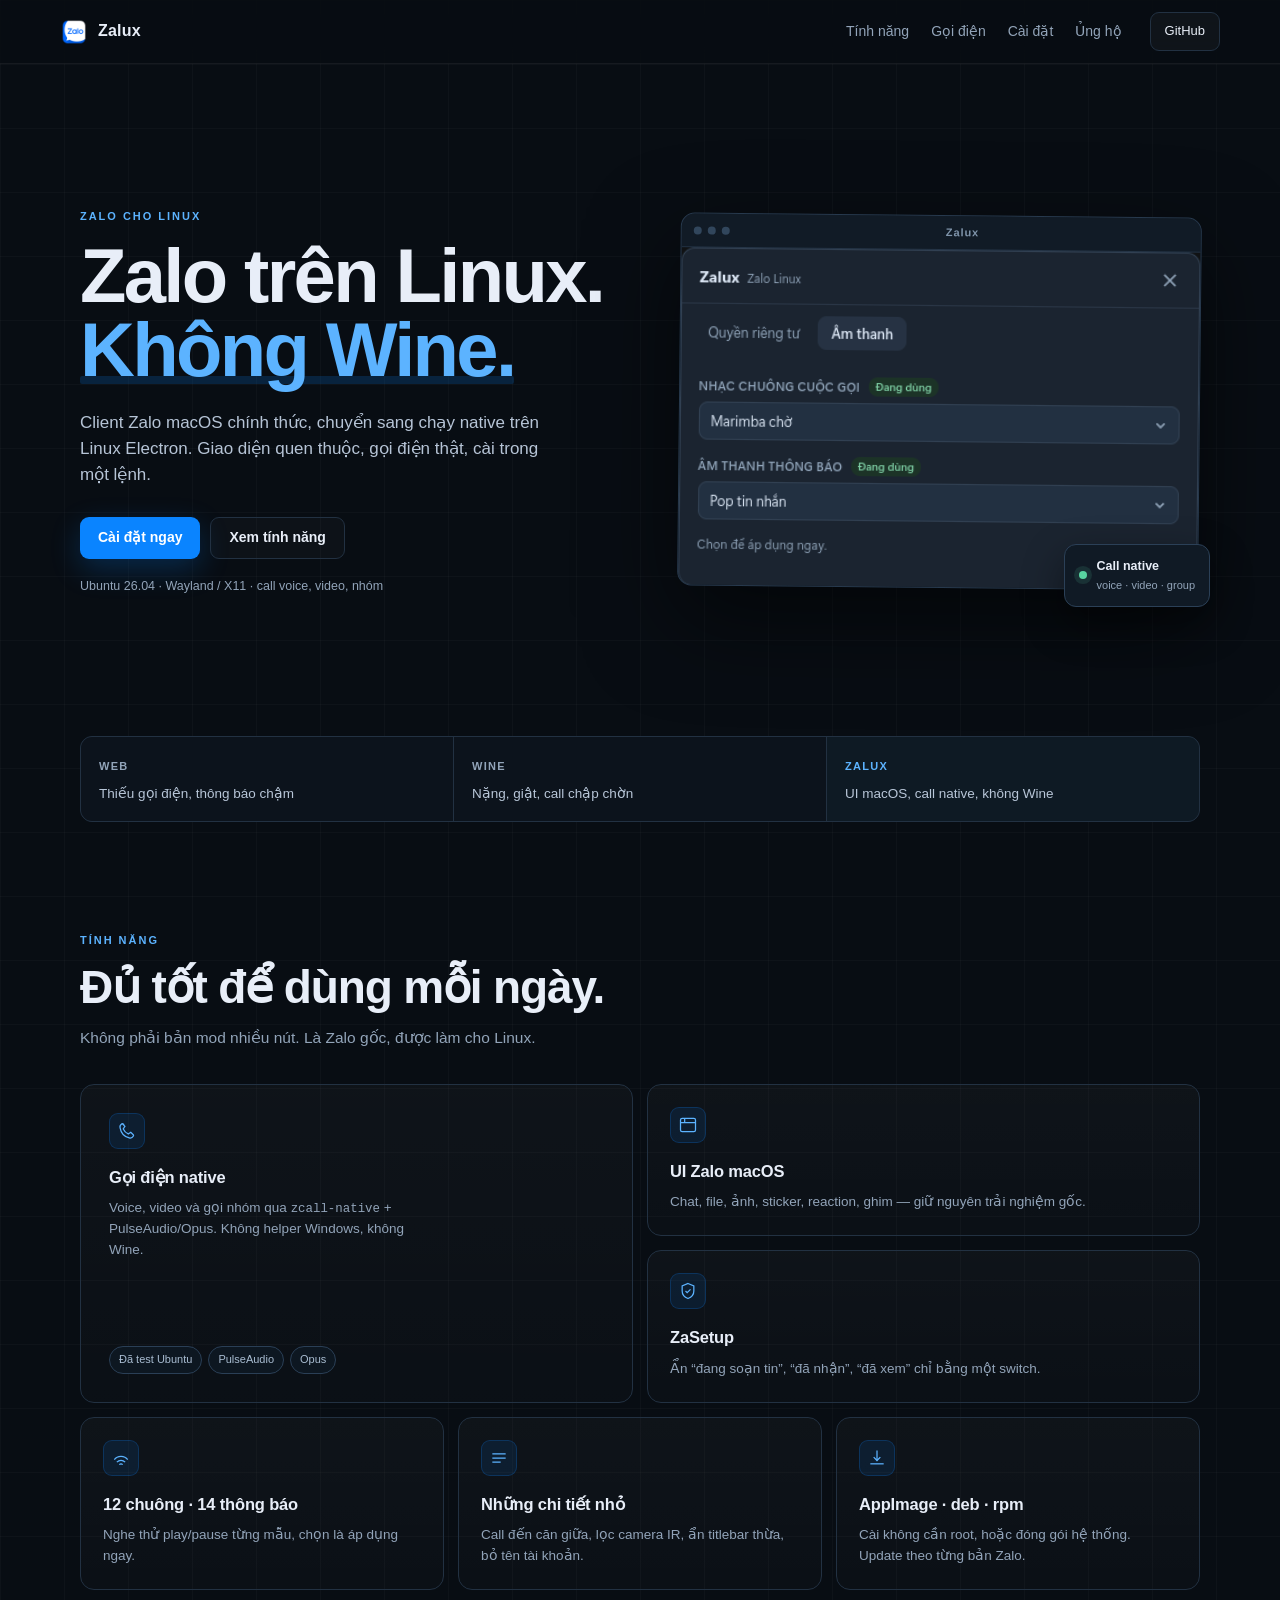
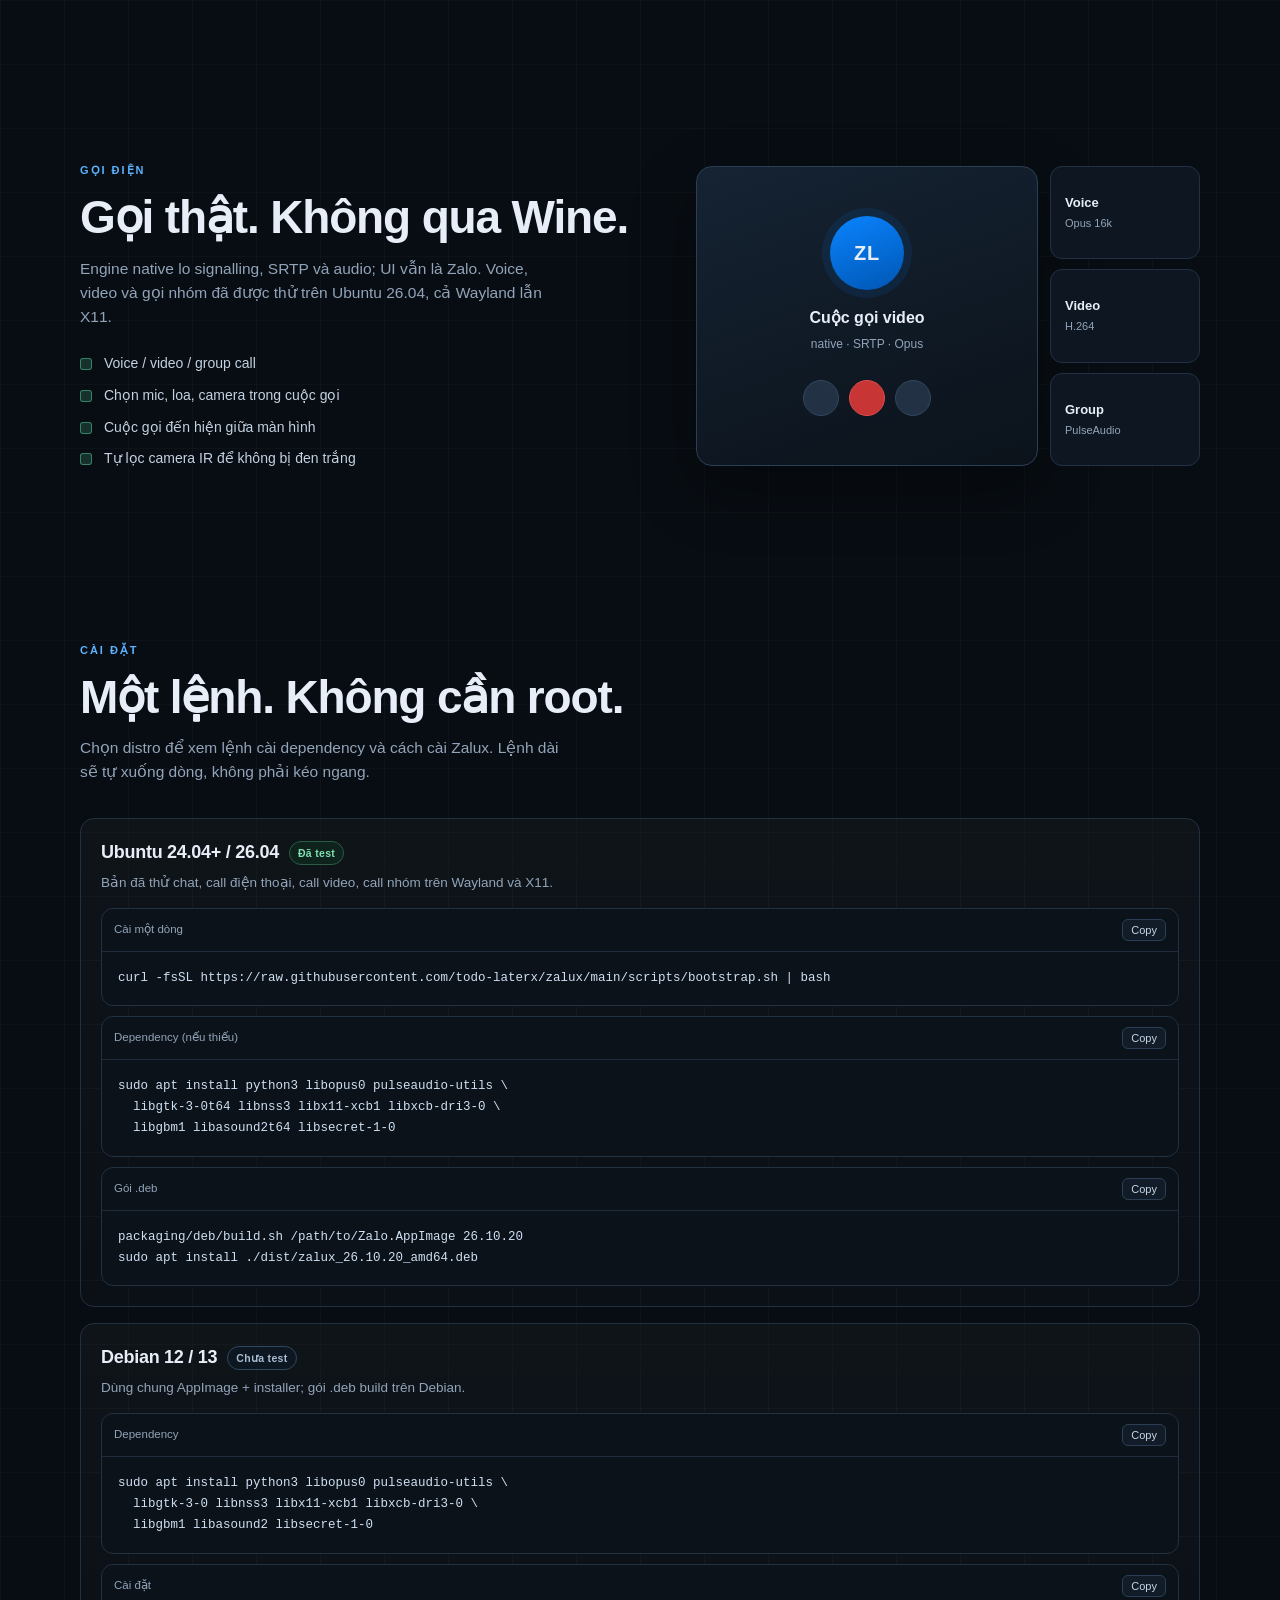
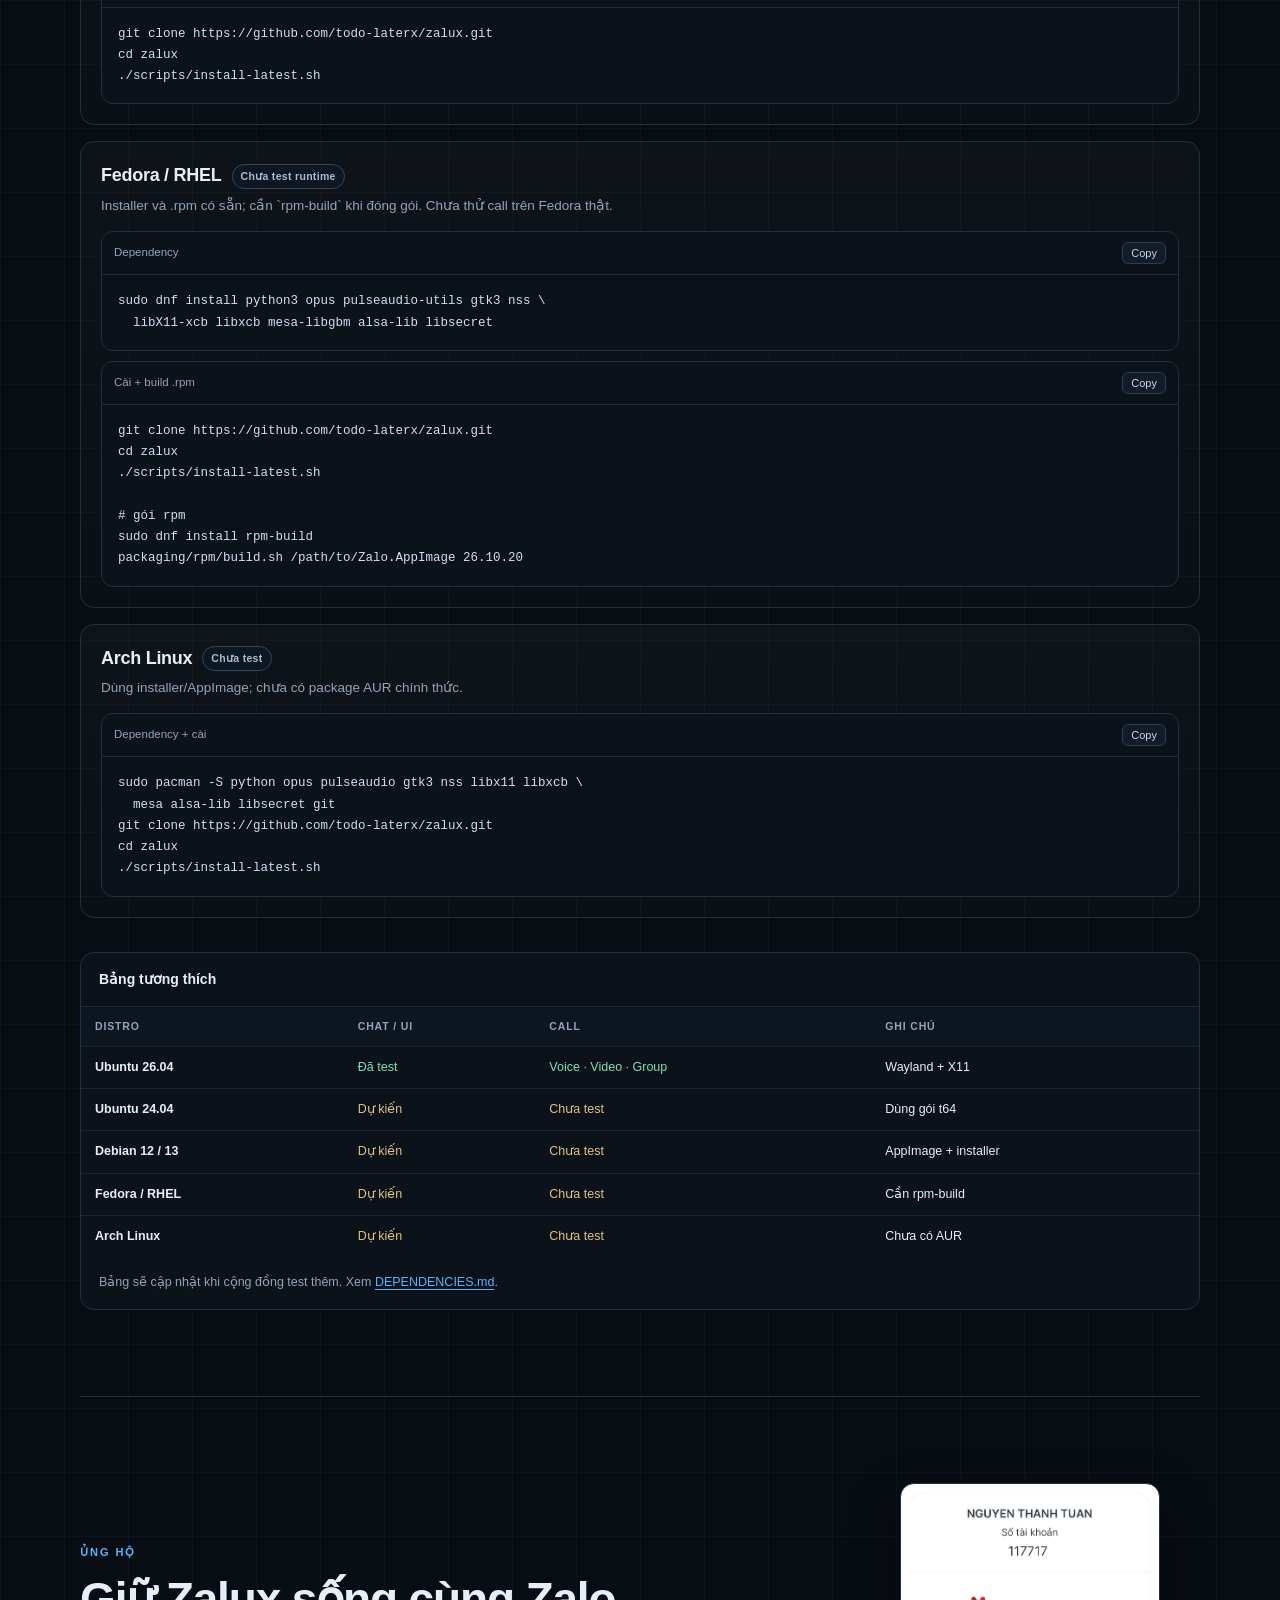
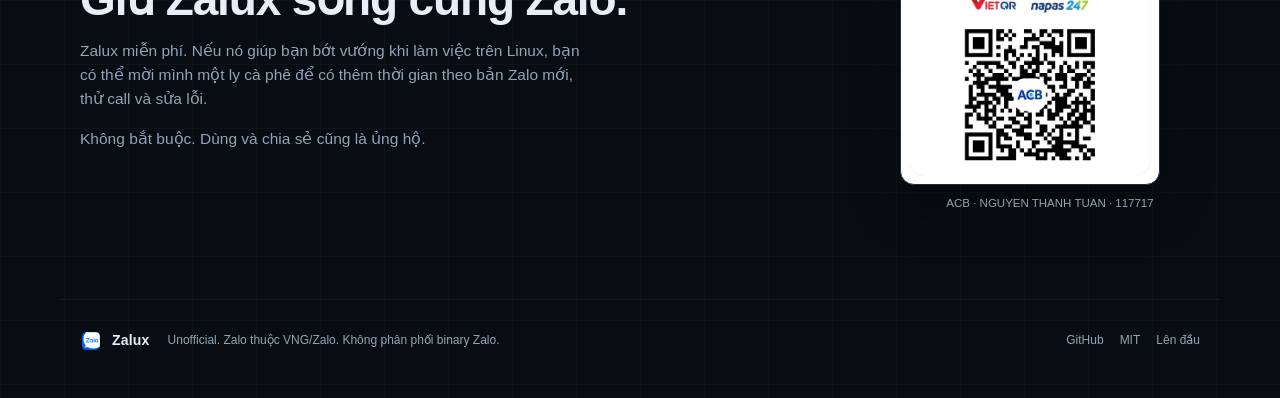
==== site/index.html @ 5c951388 "Website install: per-distro commands, wrapped code, compatibility table" ====
<!doctype html>
<html lang="vi">
<head>
<meta charset="utf-8">
<meta name="viewport" content="width=device-width, initial-scale=1">
<title>Zalux — Zalo trên Linux, không Wine</title>
<meta name="description" content="Zalux mang Zalo macOS chính thức lên Linux: UI gốc, gọi điện native, không Wine. Cài bằng một lệnh.">
<meta property="og:title" content="Zalux — Zalo trên Linux, không Wine">
<meta property="og:description" content="UI Zalo macOS, gọi voice/video native, không Wine. Dành cho người dùng Linux.">
<meta property="og:image" content="assets/setup-sound.png">
<link rel="icon" href="favicon.png">
<link rel="stylesheet" href="style.css">
</head>
<body>
<a class="skip" href="#main">Bỏ qua điều hướng</a>
<header class="nav">
  <a class="brand" href="#top" aria-label="Zalux">
    <img src="assets/zalux.png" alt="" width="28" height="28">
    <span>Zalux</span>
  </a>
  <nav aria-label="Chính">
    <a href="#features">Tính năng</a>
    <a href="#call">Gọi điện</a>
    <a href="#install">Cài đặt</a>
    <a href="#donate">Ủng hộ</a>
  </nav>
  <a class="nav-cta" href="https://github.com/todo-laterx/zalux" target="_blank" rel="noreferrer">GitHub</a>
</header>

<main id="main">
<section class="hero" id="top">
  <div class="hero-copy reveal">
    <p class="eyebrow">Zalo cho Linux</p>
    <h1>Zalo trên Linux.<br><em>Không Wine.</em></h1>
    <p class="lede">Client Zalo macOS chính thức, chuyển sang chạy native trên Linux Electron. Giao diện quen thuộc, gọi điện thật, cài trong một lệnh.</p>
    <div class="actions">
      <a class="btn primary" href="#install">Cài đặt ngay</a>
      <a class="btn ghost" href="#features">Xem tính năng</a>
    </div>
    <p class="meta">Ubuntu 26.04 · Wayland / X11 · call voice, video, nhóm</p>
  </div>
  <div class="hero-art reveal" aria-label="Ảnh giao diện Zalux">
    <div class="window">
      <div class="window-bar"><span></span><span></span><span></span><b>Zalux</b></div>
      <img src="assets/setup-sound.png" alt="ZaSetup trong Zalux: chọn nhạc chuông và âm thông báo" width="924" height="602">
    </div>
    <div class="float-card">
      <span class="dot"></span>
      <div><strong>Call native</strong><small>voice · video · group</small></div>
    </div>
  </div>
</section>

<section class="strip reveal" aria-label="So sánh nhanh">
  <div><span>Web</span><p>Thiếu gọi điện, thông báo chậm</p></div>
  <div><span>Wine</span><p>Nặng, giật, call chập chờn</p></div>
  <div class="good"><span>Zalux</span><p>UI macOS, call native, không Wine</p></div>
</section>

<section class="section" id="features">
  <div class="section-head reveal">
    <p class="eyebrow">Tính năng</p>
    <h2>Đủ tốt để dùng mỗi ngày.</h2>
    <p>Không phải bản mod nhiều nút. Là Zalo gốc, được làm cho Linux.</p>
  </div>
  <div class="bento">
    <article class="card card-call reveal">
      <div class="card-icon"><svg viewBox="0 0 24 24" fill="none" stroke="currentColor" stroke-width="1.5"><path d="M6.5 3.5l3 3-2 3c1.2 2.6 3.4 4.8 6 6l3-2 3 3c.4.4.5 1 .2 1.5-1 1.8-3 2.8-5 2.3C8.5 19 5 15.5 3.7 8.3 3.2 6.3 4.2 4.3 6 3.3c.5-.3 1.1-.2 1.5.2z"/></svg></div>
      <h3>Gọi điện native</h3>
      <p>Voice, video và gọi nhóm qua <code>zcall-native</code> + PulseAudio/Opus. Không helper Windows, không Wine.</p>
      <div class="chips"><span>Đã test Ubuntu</span><span>PulseAudio</span><span>Opus</span></div>
    </article>
    <article class="card reveal">
      <div class="card-icon"><svg viewBox="0 0 24 24" fill="none" stroke="currentColor" stroke-width="1.5"><rect x="3" y="4" width="18" height="16" rx="2"/><path d="M3 9h18M8 4v5"/></svg></div>
      <h3>UI Zalo macOS</h3>
      <p>Chat, file, ảnh, sticker, reaction, ghim — giữ nguyên trải nghiệm gốc.</p>
    </article>
    <article class="card reveal">
      <div class="card-icon"><svg viewBox="0 0 24 24" fill="none" stroke="currentColor" stroke-width="1.5"><path d="M12 3l7 3v6c0 4.5-3 7.5-7 9-4-1.5-7-4.5-7-9V6l7-3z"/><path d="M9 12l2 2 4-4"/></svg></div>
      <h3>ZaSetup</h3>
      <p>Ẩn “đang soạn tin”, “đã nhận”, “đã xem” chỉ bằng một switch.</p>
    </article>
    <article class="card reveal">
      <div class="card-icon"><svg viewBox="0 0 24 24" fill="none" stroke="currentColor" stroke-width="1.5"><path d="M4 14c2-3 4-4 8-4s6 1 8 4"/><path d="M7 17c1.5-1.6 3-2.3 5-2.3s3.5.7 5 2.3"/><path d="M10 20c.7-.8 1.3-1.1 2-1.1s1.3.3 2 1.1"/></svg></div>
      <h3>12 chuông · 14 thông báo</h3>
      <p>Nghe thử play/pause từng mẫu, chọn là áp dụng ngay.</p>
    </article>
    <article class="card reveal">
      <div class="card-icon"><svg viewBox="0 0 24 24" fill="none" stroke="currentColor" stroke-width="1.5"><path d="M4 7h16M4 12h16M4 17h10"/></svg></div>
      <h3>Những chi tiết nhỏ</h3>
      <p>Call đến căn giữa, lọc camera IR, ẩn titlebar thừa, bỏ tên tài khoản.</p>
    </article>
    <article class="card reveal">
      <div class="card-icon"><svg viewBox="0 0 24 24" fill="none" stroke="currentColor" stroke-width="1.5"><path d="M12 3v12"/><path d="M8 11l4 4 4-4"/><path d="M4 19h16"/></svg></div>
      <h3>AppImage · deb · rpm</h3>
      <p>Cài không cần root, hoặc đóng gói hệ thống. Update theo từng bản Zalo.</p>
    </article>
  </div>
</section>

<section class="section call-section" id="call">
  <div class="call-copy reveal">
    <p class="eyebrow">Gọi điện</p>
    <h2>Gọi thật. Không qua Wine.</h2>
    <p>Engine native lo signalling, SRTP và audio; UI vẫn là Zalo. Voice, video và gọi nhóm đã được thử trên Ubuntu 26.04, cả Wayland lẫn X11.</p>
    <ul class="ticks">
      <li>Voice / video / group call</li>
      <li>Chọn mic, loa, camera trong cuộc gọi</li>
      <li>Cuộc gọi đến hiện giữa màn hình</li>
      <li>Tự lọc camera IR để không bị đen trắng</li>
    </ul>
  </div>
  <div class="call-art reveal" aria-label="Minh hoạ gọi điện">
    <div class="call-tile">
      <div class="avatar">ZL</div>
      <div class="call-name">Cuộc gọi video</div>
      <div class="call-sub">native · SRTP · Opus</div>
      <div class="call-actions"><span></span><span></span><span></span></div>
    </div>
    <div class="call-side">
      <div><b>Voice</b><small>Opus 16k</small></div>
      <div><b>Video</b><small>H.264</small></div>
      <div><b>Group</b><small>PulseAudio</small></div>
    </div>
  </div>
</section>

<section class="section install" id="install">
  <div class="section-head reveal">
    <p class="eyebrow">Cài đặt</p>
    <h2>Một lệnh. Không cần root.</h2>
    <p>Chọn distro để xem lệnh cài dependency và cách cài Zalux. Lệnh dài sẽ tự xuống dòng, không phải kéo ngang.</p>
  </div>

  <div class="install-grid">
    <article class="distro reveal">
      <div class="distro-head"><h3>Ubuntu 24.04+ / 26.04</h3><span class="badge tested">Đã test</span></div>
      <p>Bản đã thử chat, call điện thoại, call video, call nhóm trên Wayland và X11.</p>
      <div class="code-card">
        <div class="code-head"><span>Cài một dòng</span><button class="copy" data-copy="curl -fsSL https://raw.githubusercontent.com/todo-laterx/zalux/main/scripts/bootstrap.sh | bash">Copy</button></div>
        <pre><code>curl -fsSL https://raw.githubusercontent.com/todo-laterx/zalux/main/scripts/bootstrap.sh | bash</code></pre>
      </div>
      <div class="code-card">
        <div class="code-head"><span>Dependency (nếu thiếu)</span><button class="copy" data-copy="sudo apt install python3 libopus0 pulseaudio-utils libgtk-3-0t64 libnss3 libx11-xcb1 libxcb-dri3-0 libgbm1 libasound2t64 libsecret-1-0">Copy</button></div>
        <pre><code>sudo apt install python3 libopus0 pulseaudio-utils \
  libgtk-3-0t64 libnss3 libx11-xcb1 libxcb-dri3-0 \
  libgbm1 libasound2t64 libsecret-1-0</code></pre>
      </div>
      <div class="code-card">
        <div class="code-head"><span>Gói .deb</span><button class="copy" data-copy="packaging/deb/build.sh /path/to/Zalo.AppImage 26.10.20
sudo apt install ./dist/zalux_26.10.20_amd64.deb">Copy</button></div>
        <pre><code>packaging/deb/build.sh /path/to/Zalo.AppImage 26.10.20
sudo apt install ./dist/zalux_26.10.20_amd64.deb</code></pre>
      </div>
    </article>

    <article class="distro reveal">
      <div class="distro-head"><h3>Debian 12 / 13</h3><span class="badge">Chưa test</span></div>
      <p>Dùng chung AppImage + installer; gói .deb build trên Debian.</p>
      <div class="code-card">
        <div class="code-head"><span>Dependency</span><button class="copy" data-copy="sudo apt install python3 libopus0 pulseaudio-utils libgtk-3-0 libnss3 libx11-xcb1 libxcb-dri3-0 libgbm1 libasound2 libsecret-1-0">Copy</button></div>
        <pre><code>sudo apt install python3 libopus0 pulseaudio-utils \
  libgtk-3-0 libnss3 libx11-xcb1 libxcb-dri3-0 \
  libgbm1 libasound2 libsecret-1-0</code></pre>
      </div>
      <div class="code-card">
        <div class="code-head"><span>Cài đặt</span><button class="copy" data-copy="git clone https://github.com/todo-laterx/zalux.git
cd zalux
./scripts/install-latest.sh">Copy</button></div>
        <pre><code>git clone https://github.com/todo-laterx/zalux.git
cd zalux
./scripts/install-latest.sh</code></pre>
      </div>
    </article>

    <article class="distro reveal">
      <div class="distro-head"><h3>Fedora / RHEL</h3><span class="badge">Chưa test runtime</span></div>
      <p>Installer và .rpm có sẵn; cần `rpm-build` khi đóng gói. Chưa thử call trên Fedora thật.</p>
      <div class="code-card">
        <div class="code-head"><span>Dependency</span><button class="copy" data-copy="sudo dnf install python3 opus pulseaudio-utils gtk3 nss libX11-xcb libxcb mesa-libgbm alsa-lib libsecret">Copy</button></div>
        <pre><code>sudo dnf install python3 opus pulseaudio-utils gtk3 nss \
  libX11-xcb libxcb mesa-libgbm alsa-lib libsecret</code></pre>
      </div>
      <div class="code-card">
        <div class="code-head"><span>Cài + build .rpm</span><button class="copy" data-copy="git clone https://github.com/todo-laterx/zalux.git
cd zalux
./scripts/install-latest.sh
# hoặc: sudo dnf install rpm-build && packaging/rpm/build.sh /path/to/Zalo.AppImage 26.10.20">Copy</button></div>
        <pre><code>git clone https://github.com/todo-laterx/zalux.git
cd zalux
./scripts/install-latest.sh

# gói rpm
sudo dnf install rpm-build
packaging/rpm/build.sh /path/to/Zalo.AppImage 26.10.20</code></pre>
      </div>
    </article>

    <article class="distro reveal">
      <div class="distro-head"><h3>Arch Linux</h3><span class="badge">Chưa test</span></div>
      <p>Dùng installer/AppImage; chưa có package AUR chính thức.</p>
      <div class="code-card">
        <div class="code-head"><span>Dependency + cài</span><button class="copy" data-copy="sudo pacman -S python opus pulseaudio gtk3 nss libx11 libxcb mesa alsa-lib libsecret git
git clone https://github.com/todo-laterx/zalux.git
cd zalux
./scripts/install-latest.sh">Copy</button></div>
        <pre><code>sudo pacman -S python opus pulseaudio gtk3 nss libx11 libxcb \
  mesa alsa-lib libsecret git
git clone https://github.com/todo-laterx/zalux.git
cd zalux
./scripts/install-latest.sh</code></pre>
      </div>
    </article>
  </div>

  <div class="compat reveal">
    <h3>Bảng tương thích</h3>
    <table>
      <thead><tr><th>Distro</th><th>Chat / UI</th><th>Call</th><th>Ghi chú</th></tr></thead>
      <tbody>
        <tr><td>Ubuntu 26.04</td><td class="ok">Đã test</td><td class="ok">Voice · Video · Group</td><td>Wayland + X11</td></tr>
        <tr><td>Ubuntu 24.04</td><td class="warn">Dự kiến</td><td class="warn">Chưa test</td><td>Dùng gói t64</td></tr>
        <tr><td>Debian 12 / 13</td><td class="warn">Dự kiến</td><td class="warn">Chưa test</td><td>AppImage + installer</td></tr>
        <tr><td>Fedora / RHEL</td><td class="warn">Dự kiến</td><td class="warn">Chưa test</td><td>Cần rpm-build</td></tr>
        <tr><td>Arch Linux</td><td class="warn">Dự kiến</td><td class="warn">Chưa test</td><td>Chưa có AUR</td></tr>
      </tbody>
    </table>
    <p class="fine">Bảng sẽ cập nhật khi cộng đồng test thêm. Xem <a href="https://github.com/todo-laterx/zalux/blob/main/docs/DEPENDENCIES.md">DEPENDENCIES.md</a>.</p>
  </div>
</section>

<section class="section donate" id="donate">
  <div class="donate-copy reveal">
    <p class="eyebrow">Ủng hộ</p>
    <h2>Giữ Zalux sống cùng Zalo.</h2>
    <p>Zalux miễn phí. Nếu nó giúp bạn bớt vướng khi làm việc trên Linux, bạn có thể mời mình một ly cà phê để có thêm thời gian theo bản Zalo mới, thử call và sửa lỗi.</p>
    <p class="fine">Không bắt buộc. Dùng và chia sẻ cũng là ủng hộ.</p>
  </div>
  <figure class="qr reveal">
    <img src="assets/donate.jpg" alt="QR ủng hộ Zalux" width="260" height="302">
    <figcaption>ACB · NGUYEN THANH TUAN · 117717</figcaption>
  </figure>
</section>
</main>

<footer>
  <div class="brand"><img src="assets/zalux.png" alt="" width="22" height="22"><span>Zalux</span></div>
  <p>Unofficial. Zalo thuộc VNG/Zalo. Không phân phối binary Zalo.</p>
  <div class="foot-links">
    <a href="https://github.com/todo-laterx/zalux">GitHub</a>
    <a href="https://github.com/todo-laterx/zalux/blob/main/LICENSE">MIT</a>
    <a href="#top">Lên đầu</a>
  </div>
</footer>
<script src="main.js"></script>
</body>
</html>
---- site/style.css ----
:root{
  --bg:#080d13;
  --bg-soft:#0d141d;
  --surface:#111a25;
  --surface-2:#162231;
  --line:#223142;
  --text:#e8eef8;
  --muted:#92a4b9;
  --accent:#0a84ff;
  --accent-soft:#5cb3ff;
  --good:#58d3a0;
  --ease:cubic-bezier(.23,1,.32,1);
  --ease-io:cubic-bezier(.77,0,.175,1);
  --radius:14px;
  --max:1160px;
}
*{box-sizing:border-box}
html{scroll-behavior:smooth}
body{
  margin:0;background:var(--bg);color:var(--text);
  font-family:ui-sans-serif,-apple-system,BlinkMacSystemFont,"Segoe UI",Roboto,"Helvetica Neue",Arial,sans-serif;
  -webkit-font-smoothing:antialiased;line-height:1.55;
  background-image:
    radial-gradient(900px 520px at 82% -8%, rgba(10,132,255,.16), transparent 62%),
    linear-gradient(rgba(255,255,255,.022) 1px, transparent 1px),
    linear-gradient(90deg, rgba(255,255,255,.022) 1px, transparent 1px);
  background-size:auto,64px 64px,64px 64px;
}
a{color:inherit;text-decoration:none}
img{max-width:100%;display:block}
code{font-family:ui-monospace,SFMono-Regular,Menlo,Consolas,monospace;font-size:.92em}
.skip{position:absolute;left:-999px;top:8px;background:var(--accent);color:#fff;padding:8px 12px;border-radius:8px;z-index:100}
.skip:focus{left:12px}
:focus-visible{outline:2px solid var(--accent-soft);outline-offset:3px}

.nav{
  position:sticky;top:0;z-index:20;height:64px;display:flex;align-items:center;gap:28px;
  padding:0 max(20px,calc((100vw - var(--max))/2));
  background:rgba(8,13,19,.78);backdrop-filter:blur(14px);
  border-bottom:1px solid rgba(255,255,255,.06);
}
.brand{display:flex;align-items:center;gap:10px;font-weight:700;letter-spacing:.2px}
.brand img{border-radius:7px}
.nav nav{display:flex;gap:22px;margin-left:auto;font-size:14px;color:var(--muted)}
.nav nav a{transition:color 140ms var(--ease)}
.nav nav a:hover{color:var(--text)}
.nav-cta{border:1px solid var(--line);background:rgba(255,255,255,.03);padding:8px 14px;border-radius:9px;font-size:13px;transition:border-color 140ms var(--ease),background 140ms var(--ease)}
.nav-cta:hover{border-color:#3c5773;background:rgba(255,255,255,.06)}

main{max-width:var(--max);margin:0 auto;padding:0 20px}
.hero{display:grid;grid-template-columns:1.02fr .98fr;gap:56px;align-items:center;min-height:min(660px,80vh);padding:56px 0 40px}
.eyebrow{margin:0 0 14px;font-size:11px;font-weight:700;letter-spacing:.18em;text-transform:uppercase;color:var(--accent-soft)}
h1{margin:0;font-size:clamp(42px,6.2vw,76px);line-height:.98;letter-spacing:-.035em;font-weight:760}
h1 em{font-style:normal;color:var(--accent-soft);display:inline-block;position:relative}
h1 em:after{content:"";position:absolute;left:0;right:0;bottom:4px;height:8px;background:rgba(10,132,255,.18);z-index:-1;border-radius:2px}
.lede{max-width:52ch;margin:22px 0 0;color:#b6c4d6;font-size:17px}
.actions{display:flex;gap:10px;margin:28px 0 0;flex-wrap:wrap}
.btn{display:inline-flex;align-items:center;justify-content:center;height:42px;padding:0 18px;border-radius:9px;font-size:14px;font-weight:650;transition:transform 140ms var(--ease),background 140ms var(--ease),border-color 140ms var(--ease)}
.btn:active{transform:scale(.97)}
.btn.primary{background:var(--accent);color:#fff;box-shadow:0 10px 30px rgba(10,132,255,.24)}
.btn.primary:hover{background:#2b95ff}
.btn.ghost{border:1px solid var(--line);color:var(--text);background:rgba(255,255,255,.02)}
.btn.ghost:hover{border-color:#3c5773;background:rgba(255,255,255,.05)}
.meta{margin:18px 0 0;font-size:12.5px;color:var(--muted)}

.hero-art{position:relative}
.window{background:linear-gradient(180deg,#172331,#0e1721);border:1px solid #27394d;border-radius:14px;box-shadow:0 34px 90px rgba(0,0,0,.55);overflow:hidden;transform:rotate(.6deg)}
.window-bar{height:34px;display:flex;align-items:center;gap:6px;padding:0 12px;border-bottom:1px solid #243446;background:#111b26}
.window-bar span{width:8px;height:8px;border-radius:50%;background:#31465c}
.window-bar b{margin-left:auto;margin-right:auto;font-size:11px;color:#7f94aa;font-weight:600;letter-spacing:.08em}
.window img{width:100%;height:auto}
.float-card{position:absolute;right:-10px;bottom:-18px;display:flex;align-items:center;gap:10px;padding:12px 14px;background:#101a25;border:1px solid #2b4057;border-radius:12px;box-shadow:0 16px 40px rgba(0,0,0,.45);animation:float 6s var(--ease-io) infinite}
.float-card .dot{width:8px;height:8px;border-radius:50%;background:var(--good);box-shadow:0 0 0 5px rgba(88,211,160,.12)}
.float-card strong{display:block;font-size:12.5px}
.float-card small{display:block;color:var(--muted);font-size:11px}
@keyframes float{0%,100%{transform:translateY(0)}50%{transform:translateY(-6px)}}

.strip{display:grid;grid-template-columns:repeat(3,1fr);gap:1px;background:var(--line);border:1px solid var(--line);border-radius:12px;overflow:hidden;margin:12px 0 24px}
.strip div{background:#0c131c;padding:16px 18px}
.strip span{font-size:11px;letter-spacing:.12em;text-transform:uppercase;color:var(--muted);font-weight:700}
.strip p{margin:6px 0 0;font-size:13.5px;color:#b8c6d8}
.strip .good{background:#0e1a24}
.strip .good span{color:var(--accent-soft)}

.section{padding:86px 0}
.section-head{max-width:680px;margin-bottom:34px}
h2{margin:0;font-size:clamp(30px,4vw,46px);line-height:1.06;letter-spacing:-.025em;font-weight:740}
.section-head p:not(.eyebrow){margin:14px 0 0;color:var(--muted);font-size:15.5px;max-width:58ch}
.bento{display:grid;grid-template-columns:repeat(6,1fr);gap:14px}
.card{background:linear-gradient(180deg,rgba(255,255,255,.028),rgba(255,255,255,.012));border:1px solid var(--line);border-radius:var(--radius);padding:22px;transition:transform 180ms var(--ease),border-color 180ms var(--ease),background 180ms var(--ease)}
.card:hover{transform:translateY(-3px);border-color:#35506b;background:linear-gradient(180deg,rgba(255,255,255,.045),rgba(255,255,255,.016))}
.card-call{grid-column:span 3;grid-row:span 2;padding:28px;display:flex;flex-direction:column}
.bento .card:nth-child(2),.bento .card:nth-child(3){grid-column:span 3}
.bento .card:nth-child(4),.bento .card:nth-child(5),.bento .card:nth-child(6){grid-column:span 2}
.card-icon{width:36px;height:36px;display:flex;align-items:center;justify-content:center;border-radius:9px;background:rgba(10,132,255,.1);border:1px solid rgba(10,132,255,.22);color:var(--accent-soft);margin-bottom:16px}
.card-icon svg{width:20px;height:20px}
.card h3{margin:0 0 8px;font-size:16.5px;letter-spacing:-.01em}
.card p{margin:0;color:var(--muted);font-size:13.5px}
.card-call p{max-width:42ch}
.chips{display:flex;gap:6px;flex-wrap:wrap;margin-top:auto;padding-top:18px}
.chips span{font-size:11px;color:#a9bdd2;border:1px solid #2a3f56;background:#0d1721;border-radius:999px;padding:4px 9px}

.call-section{display:grid;grid-template-columns:1fr .9fr;gap:56px;align-items:center}
.call-copy p:not(.eyebrow){color:var(--muted);font-size:15.5px;max-width:55ch}
.ticks{list-style:none;padding:0;margin:24px 0 0;display:grid;gap:10px}
.ticks li{position:relative;padding-left:24px;font-size:14px;color:#c4d1e1}
.ticks li:before{content:"";position:absolute;left:0;top:5px;width:10px;height:10px;border-radius:3px;background:rgba(88,211,160,.18);border:1px solid rgba(88,211,160,.5)}
.call-art{display:grid;grid-template-columns:1fr 150px;gap:12px}
.call-tile{background:linear-gradient(160deg,#152333,#0b121a);border:1px solid #2a3f56;border-radius:16px;padding:26px;min-height:300px;display:flex;flex-direction:column;align-items:center;justify-content:center;text-align:center;box-shadow:0 24px 60px rgba(0,0,0,.35)}
.avatar{width:74px;height:74px;border-radius:50%;display:flex;align-items:center;justify-content:center;background:linear-gradient(160deg,#0a84ff,#0056b3);font-weight:800;font-size:20px;letter-spacing:.04em;box-shadow:0 0 0 8px rgba(10,132,255,.1)}
.call-name{margin-top:16px;font-weight:650}
.call-sub{color:var(--muted);font-size:12px;margin-top:4px}
.call-actions{display:flex;gap:10px;margin-top:26px}
.call-actions span{width:36px;height:36px;border-radius:50%;background:#223244;border:1px solid #31475e}
.call-actions span:nth-child(2){background:#c73535;border-color:#e14c4c}
.call-side{display:grid;gap:10px}
.call-side div{background:#0e1721;border:1px solid var(--line);border-radius:12px;padding:14px;display:flex;flex-direction:column;justify-content:center}
.call-side b{font-size:13px}
.call-side small{color:var(--muted);font-size:11px;margin-top:2px}

.install-grid{display:grid;grid-template-columns:1fr;gap:16px}
.code-card{background:#0b1219;border:1px solid var(--line);border-radius:12px;overflow:hidden}
.distro{background:linear-gradient(180deg,rgba(255,255,255,.028),rgba(255,255,255,.012));border:1px solid var(--line);border-radius:14px;padding:20px}
.distro-head{display:flex;align-items:center;gap:10px;flex-wrap:wrap;margin-bottom:6px}
.distro h3{margin:0;font-size:18px;letter-spacing:-.015em}
.distro>p{margin:0 0 14px;color:var(--muted);font-size:13.5px;max-width:70ch}
.badge{font-size:10.5px;font-weight:600;letter-spacing:.03em;border-radius:999px;padding:3px 8px;border:1px solid #31475e;color:#a9bdd2;background:#0d1721}
.badge.tested{color:#7fe0b4;border-color:#285c47;background:#0e231b}
.distro .code-card+.code-card{margin-top:10px}
.compat{margin-top:34px;border:1px solid var(--line);border-radius:14px;overflow:hidden;background:#0b1219}
.compat h3{margin:0;padding:16px 18px;font-size:14px;border-bottom:1px solid #1e2c3b}
.compat table{width:100%;border-collapse:collapse;font-size:12.5px}
.compat th,.compat td{text-align:left;padding:11px 14px;border-bottom:1px solid #182534;vertical-align:top}
.compat th{font-size:10.5px;letter-spacing:.08em;text-transform:uppercase;color:var(--muted);font-weight:700;background:#0d1620}
.compat tr:last-child td{border-bottom:0}
.compat td:first-child{font-weight:600;color:var(--text)}
.compat .ok{color:#7fe0b4}
.compat .warn{color:#e3c27d}
.compat .fine{padding:0 18px 16px}
.code-card:nth-child(3){grid-column:auto}
.code-head{display:flex;align-items:center;justify-content:space-between;gap:12px;padding:10px 12px;border-bottom:1px solid #1e2c3b;color:var(--muted);font-size:11.5px}
.copy{border:1px solid #2a3f56;background:#111c28;color:#c6d6e7;font-size:11px;border-radius:6px;padding:4px 8px;cursor:pointer;transition:background 120ms var(--ease),transform 120ms var(--ease)}
.copy:hover{background:#1a2a3a}
.copy:active{transform:scale(.95)}
pre{margin:0;padding:16px;white-space:pre-wrap;overflow-wrap:anywhere;word-break:break-word;overflow-x:hidden;color:#cfe0f3;font-size:12.5px;line-height:1.7;tab-size:2}
pre code{font-size:inherit}
.fine{color:var(--muted);font-size:12.5px;margin:16px 0 0}
.fine a{color:var(--accent-soft);text-decoration:underline;text-underline-offset:3px}

.donate{display:grid;grid-template-columns:1fr 300px;gap:56px;align-items:center;border-top:1px solid var(--line)}
.donate-copy p:not(.eyebrow){color:var(--muted);font-size:15.5px;max-width:58ch}
.qr{margin:0;text-align:center}
.qr img{border-radius:14px;border:1px solid var(--line);background:#fff;padding:8px;box-shadow:0 20px 50px rgba(0,0,0,.35)}
.qr figcaption{margin-top:10px;color:var(--muted);font-size:11.5px}

footer{max-width:var(--max);margin:0 auto;padding:30px 20px 46px;display:flex;align-items:center;gap:18px;flex-wrap:wrap;border-top:1px solid rgba(255,255,255,.06);color:var(--muted);font-size:12px}
footer .brand{color:var(--text);font-size:14px}
footer p{margin:0;flex:1}
.foot-links{display:flex;gap:16px}
.foot-links a:hover{color:var(--text)}

.motion-ready .reveal{opacity:0;transform:translateY(14px);transition:opacity 520ms var(--ease),transform 520ms var(--ease)}
.motion-ready .reveal.in{opacity:1;transform:none}

@media (max-width:900px){
  .hero{grid-template-columns:1fr;gap:40px;min-height:0;padding-top:48px}
  .hero-art{order:2}
  .bento{grid-template-columns:repeat(2,1fr)}
  .card-call,.bento .card:nth-child(2),.bento .card:nth-child(3),.bento .card:nth-child(4),.bento .card:nth-child(5),.bento .card:nth-child(6){grid-column:span 1;grid-row:auto}
  .card-call{grid-column:span 2}
  .call-section{grid-template-columns:1fr;gap:34px}
  .install-grid{grid-template-columns:1fr}
  .code-card:nth-child(3){grid-column:auto}
  .compat{overflow-x:auto}
  .compat table{min-width:620px}
  .donate{grid-template-columns:1fr;gap:32px}
  .qr{max-width:300px;margin:0 auto}
}
@media (max-width:640px){
  .nav nav{display:none}
  .nav{height:58px}
  .strip{grid-template-columns:1fr}
  .bento{grid-template-columns:1fr}
  .card-call{grid-column:span 1}
  h1{font-size:44px}
  .call-art{grid-template-columns:1fr}
  .call-side{grid-template-columns:repeat(3,1fr)}
  .float-card{right:8px;bottom:-16px}
}
@media (prefers-reduced-motion:reduce){
  html{scroll-behavior:auto}
  .reveal{opacity:1;transform:none;transition:none}
  .float-card{animation:none}
  *{transition-duration:.01ms!important;animation-duration:.01ms!important}
}
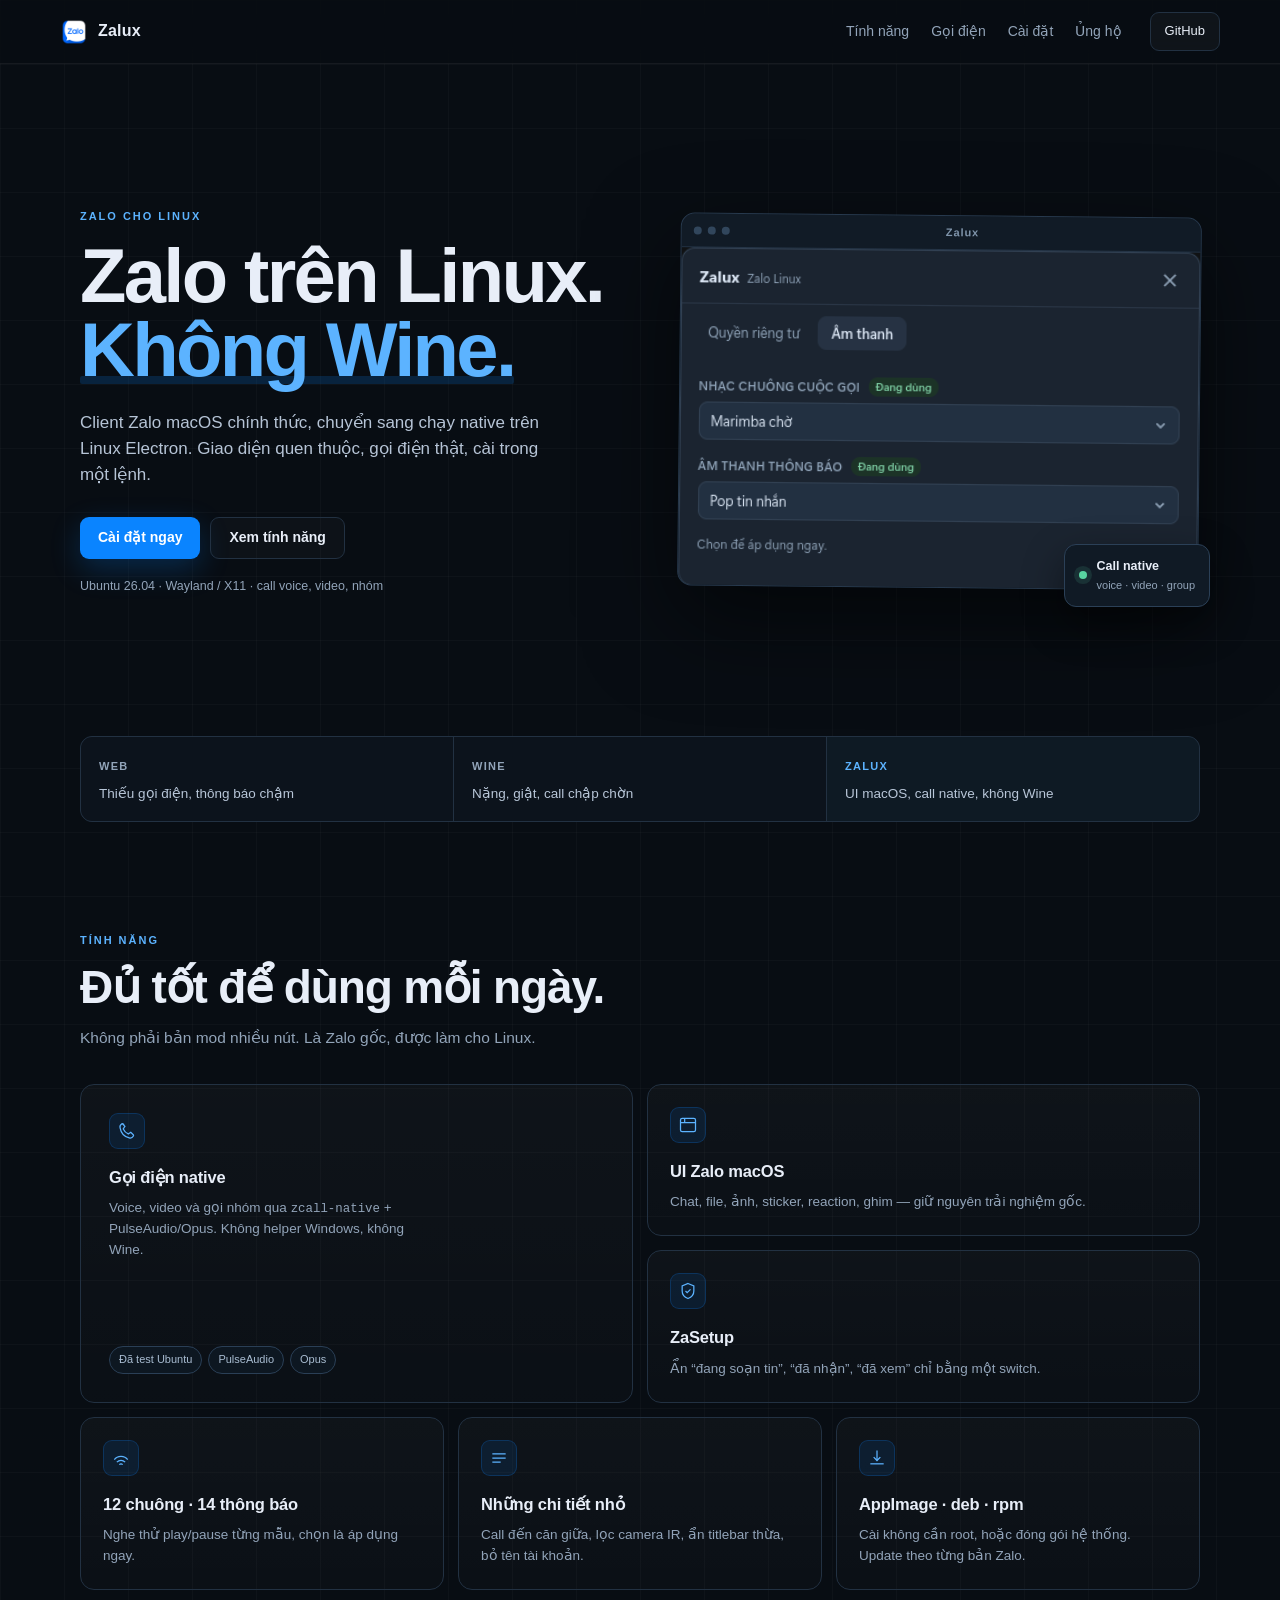
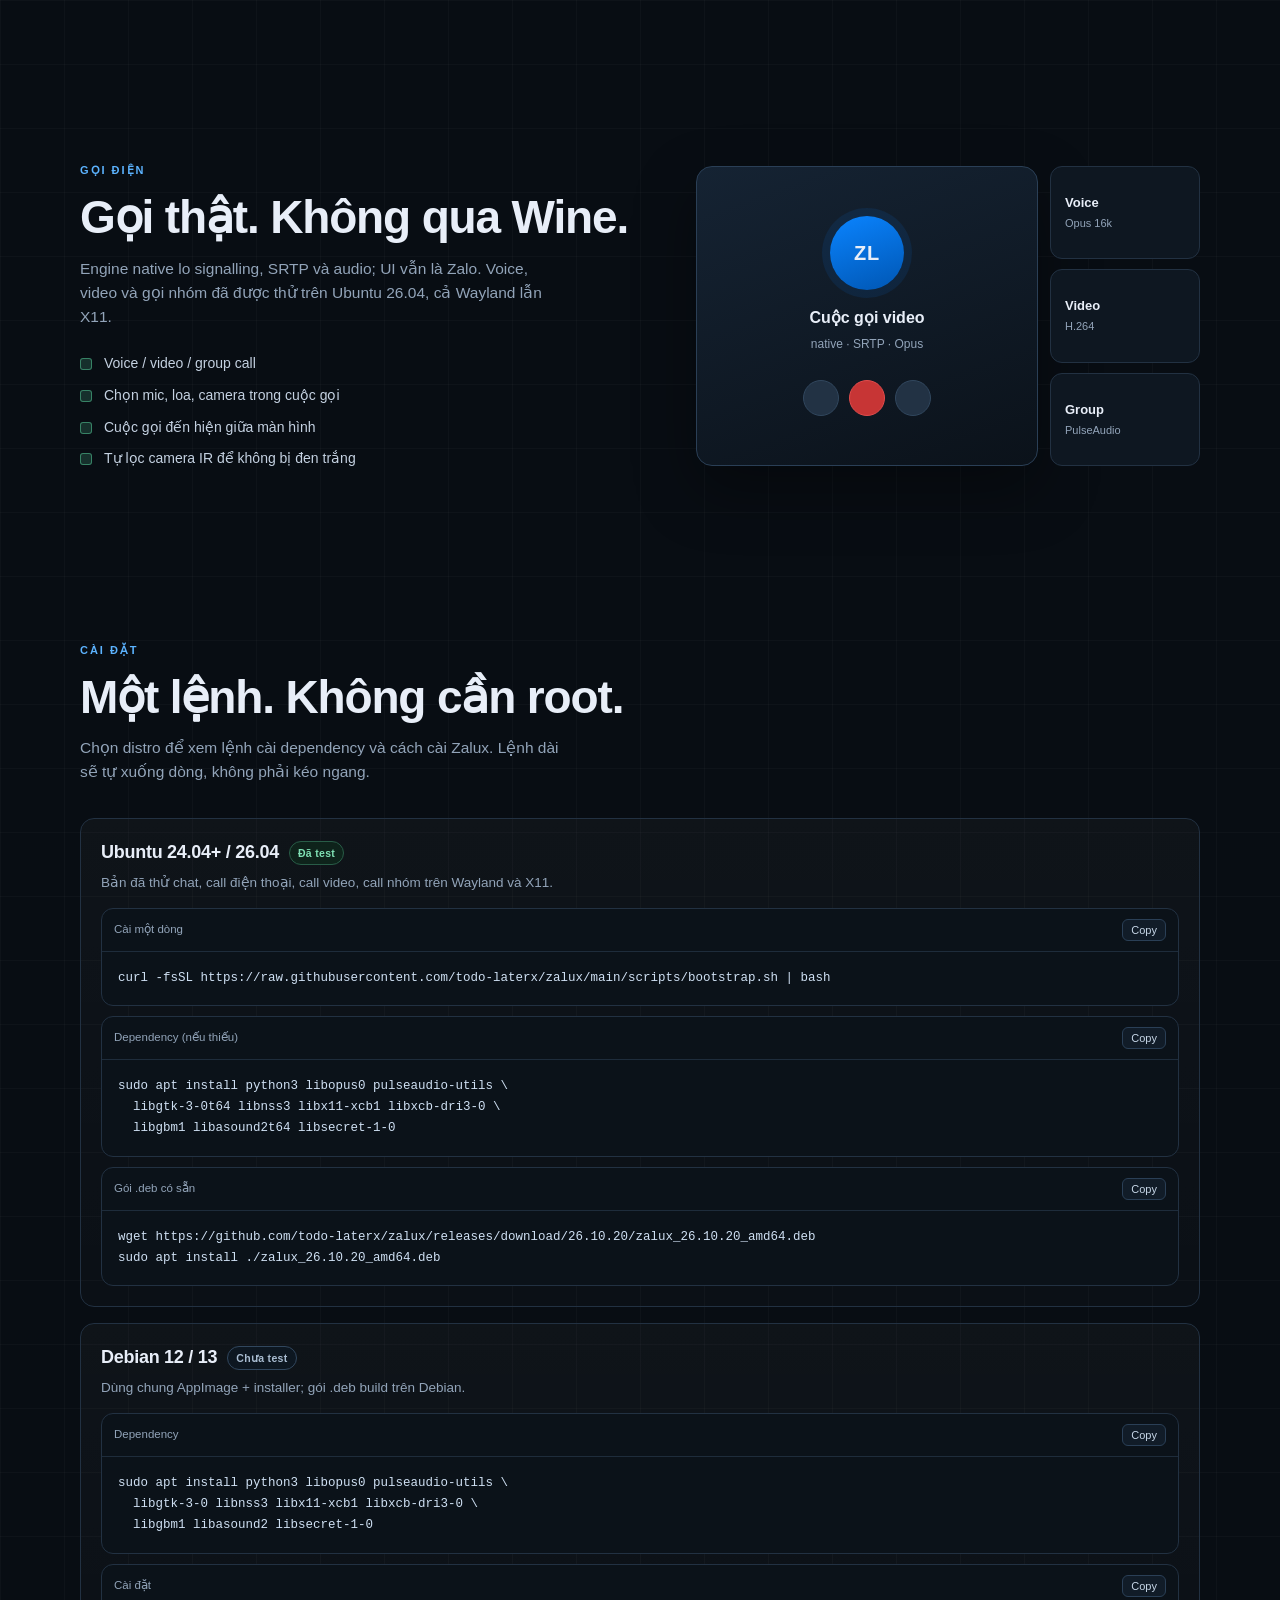
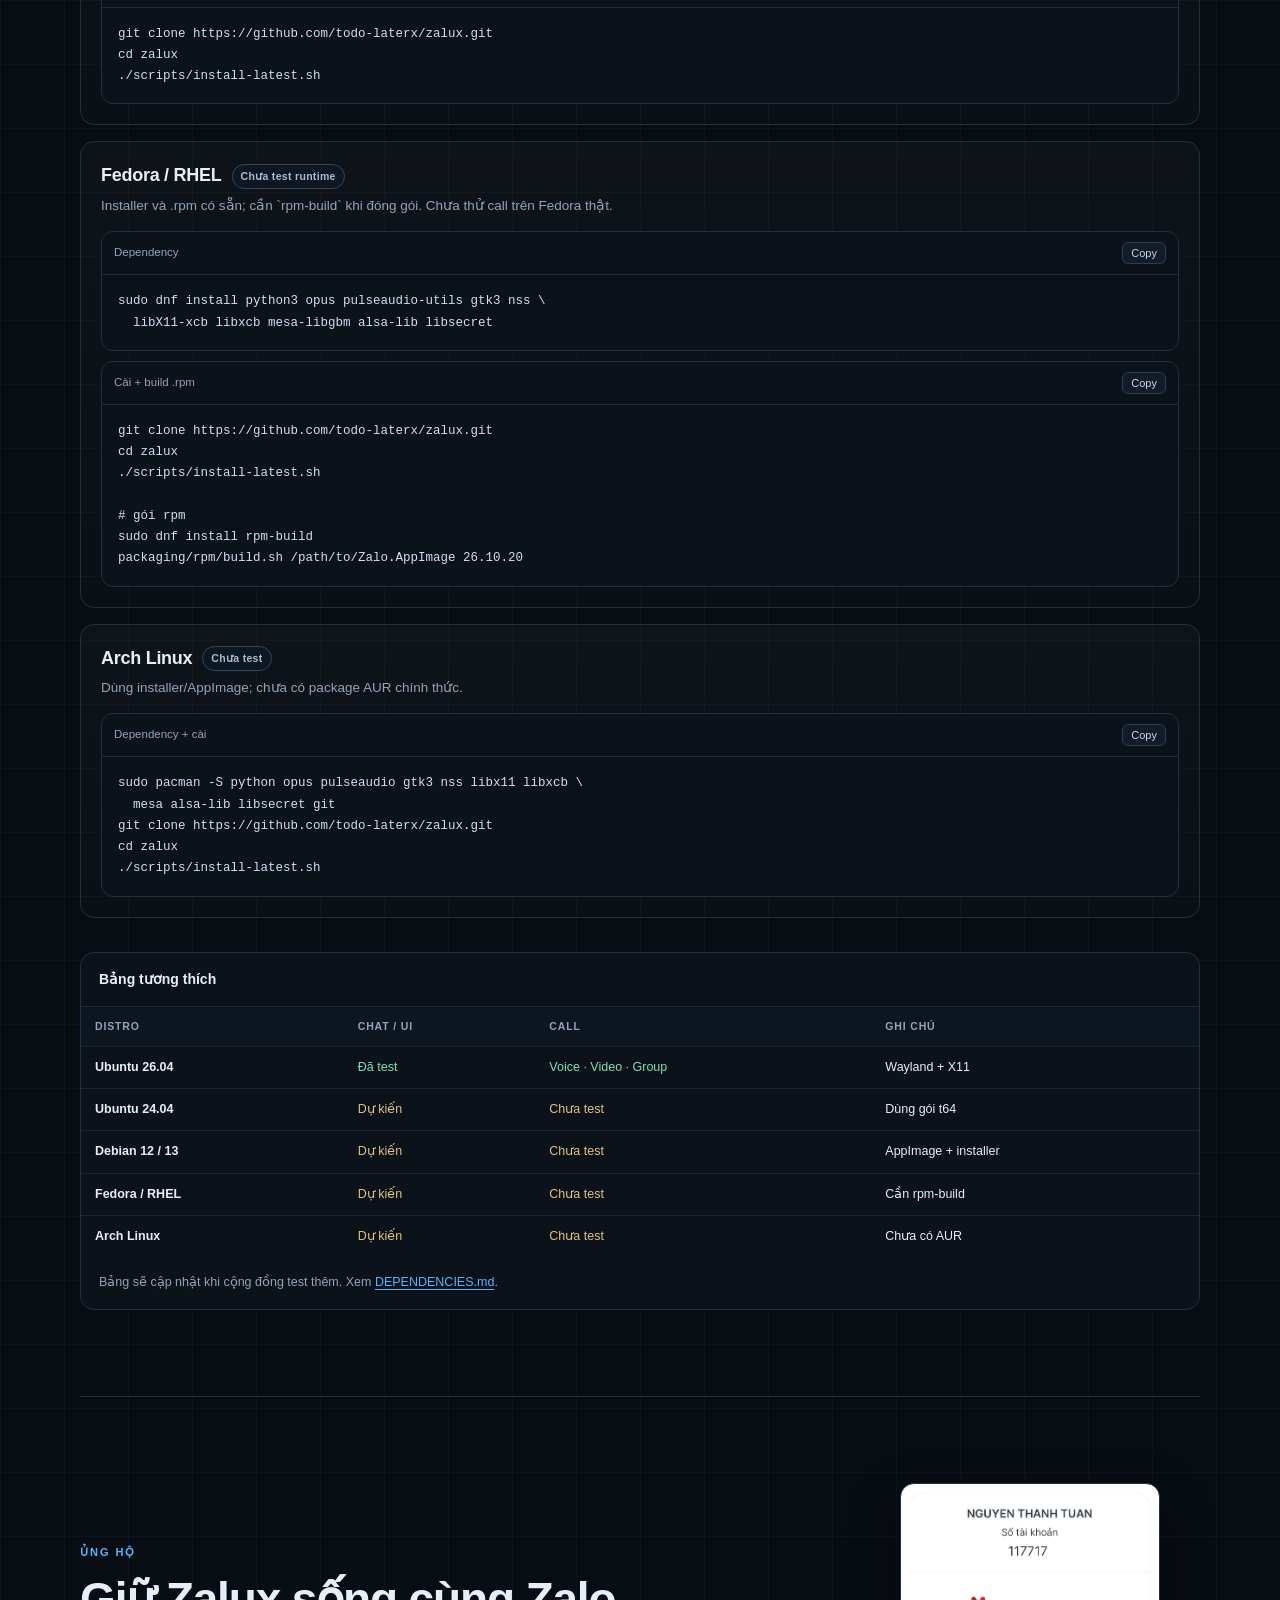
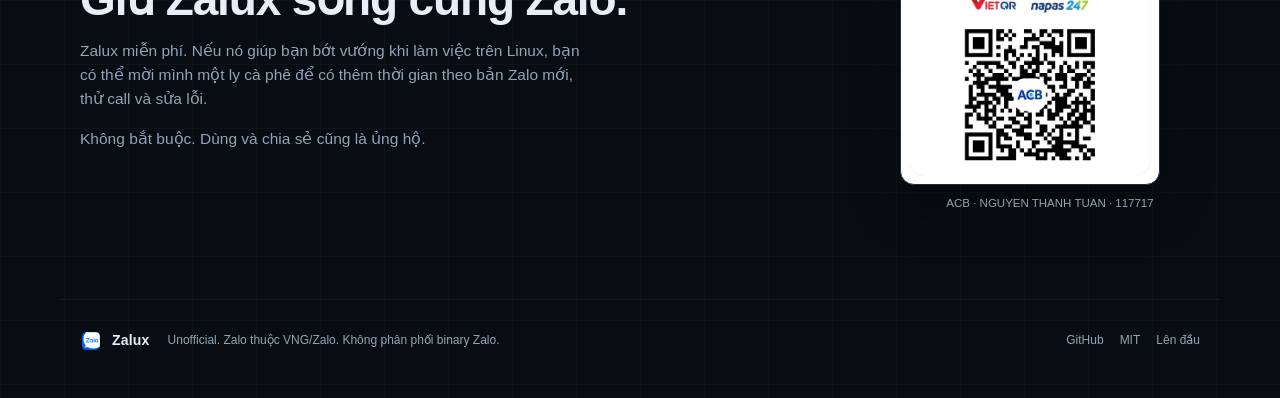
==== commit 45d30b0c: "Link 26.10.20 deb release" ====
--- a/site/index.html
+++ b/site/index.html
@@ -147,10 +147,10 @@
   libgbm1 libasound2t64 libsecret-1-0</code></pre>
       </div>
       <div class="code-card">
-        <div class="code-head"><span>Gói .deb</span><button class="copy" data-copy="packaging/deb/build.sh /path/to/Zalo.AppImage 26.10.20
-sudo apt install ./dist/zalux_26.10.20_amd64.deb">Copy</button></div>
-        <pre><code>packaging/deb/build.sh /path/to/Zalo.AppImage 26.10.20
-sudo apt install ./dist/zalux_26.10.20_amd64.deb</code></pre>
+        <div class="code-head"><span>Gói .deb có sẵn</span><button class="copy" data-copy="wget https://github.com/todo-laterx/zalux/releases/download/26.10.20/zalux_26.10.20_amd64.deb
+sudo apt install ./zalux_26.10.20_amd64.deb">Copy</button></div>
+        <pre><code>wget https://github.com/todo-laterx/zalux/releases/download/26.10.20/zalux_26.10.20_amd64.deb
+sudo apt install ./zalux_26.10.20_amd64.deb</code></pre>
       </div>
     </article>
 
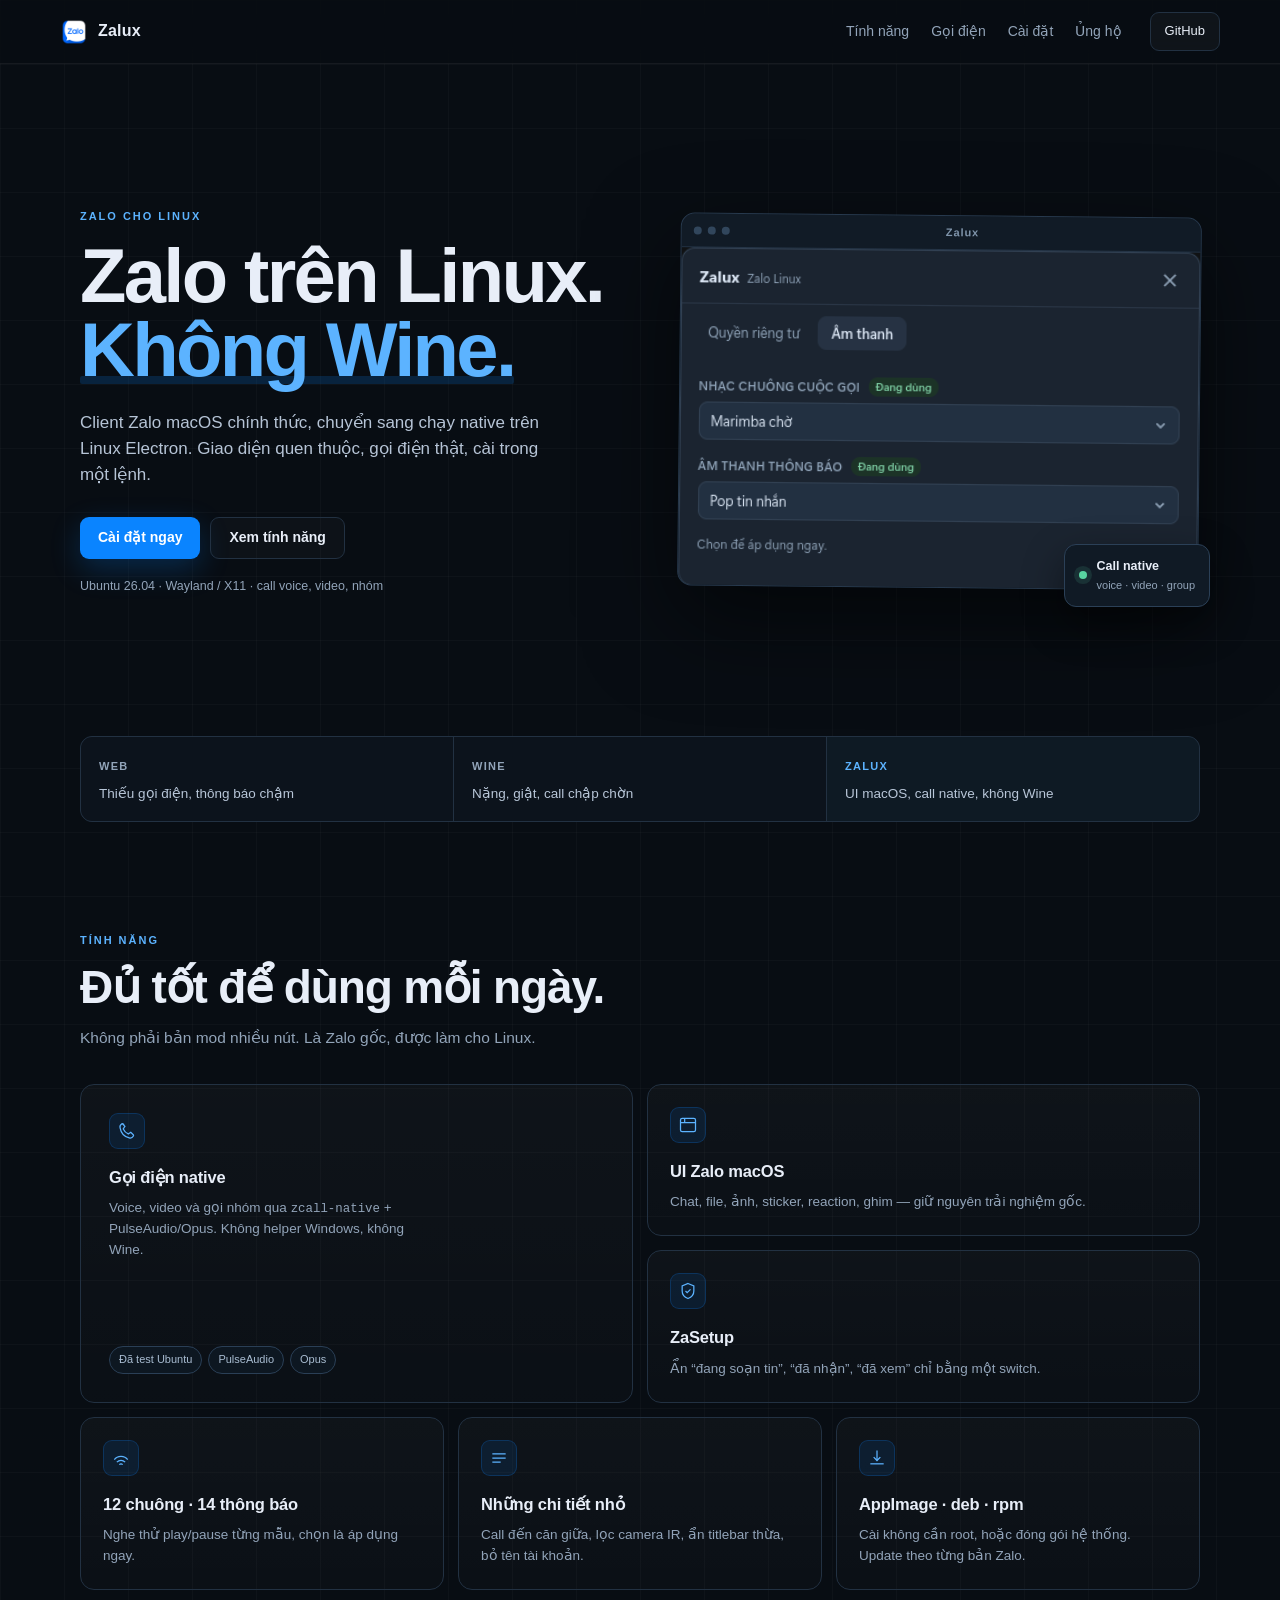
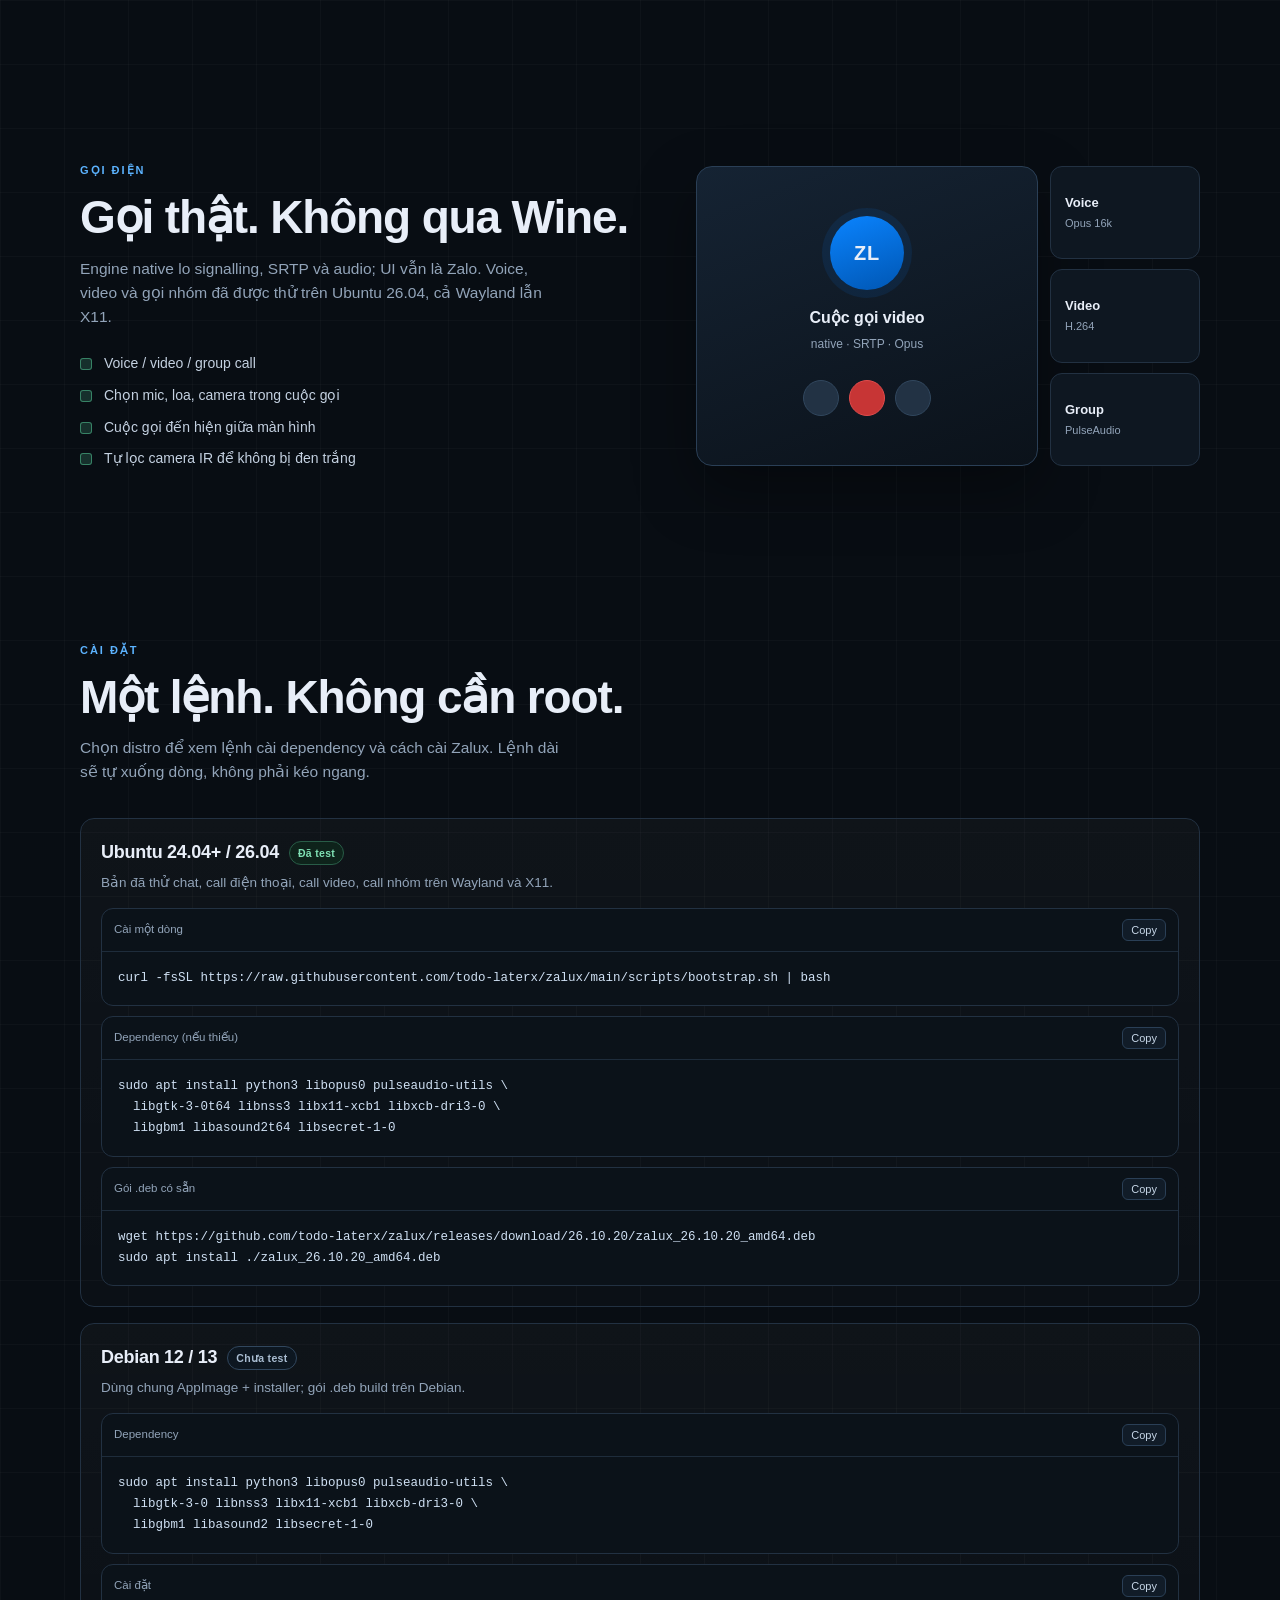
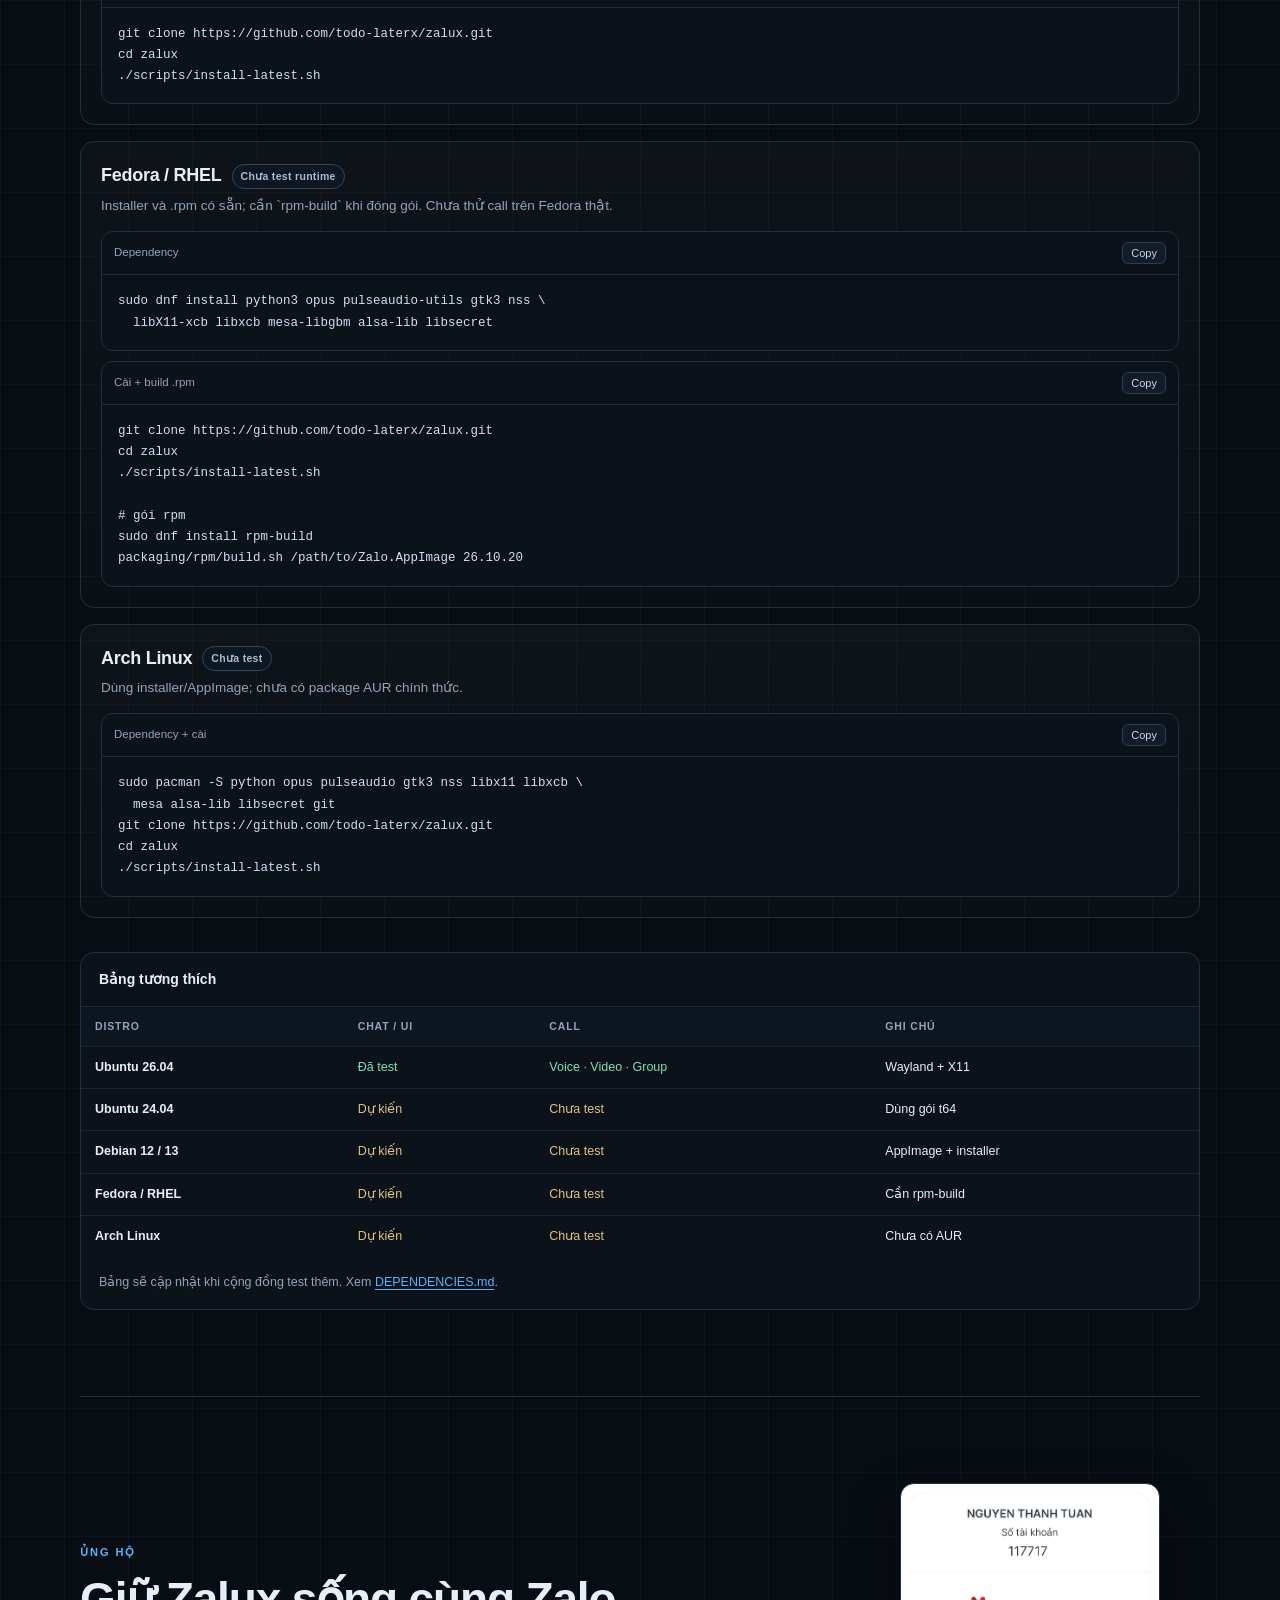
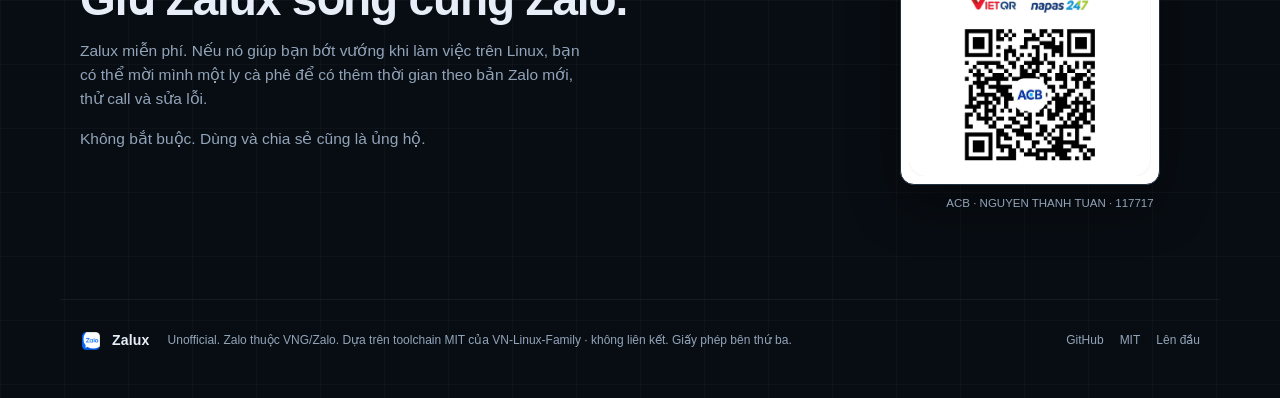
==== commit 569f7e13: "Add MIT third-party notices and attribution headers" ====
--- a/site/index.html
+++ b/site/index.html
@@ -245,7 +245,7 @@
 
 <footer>
   <div class="brand"><img src="assets/zalux.png" alt="" width="22" height="22"><span>Zalux</span></div>
-  <p>Unofficial. Zalo thuộc VNG/Zalo. Không phân phối binary Zalo.</p>
+  <p>Unofficial. Zalo thuộc VNG/Zalo. Dựa trên toolchain MIT của <a href="https://github.com/VN-Linux-Family/zalo-for-linux">VN-Linux-Family</a> · không liên kết. <a href="https://github.com/todo-laterx/zalux/blob/main/THIRD_PARTY_NOTICES.md">Giấy phép bên thứ ba</a>.</p>
   <div class="foot-links">
     <a href="https://github.com/todo-laterx/zalux">GitHub</a>
     <a href="https://github.com/todo-laterx/zalux/blob/main/LICENSE">MIT</a>
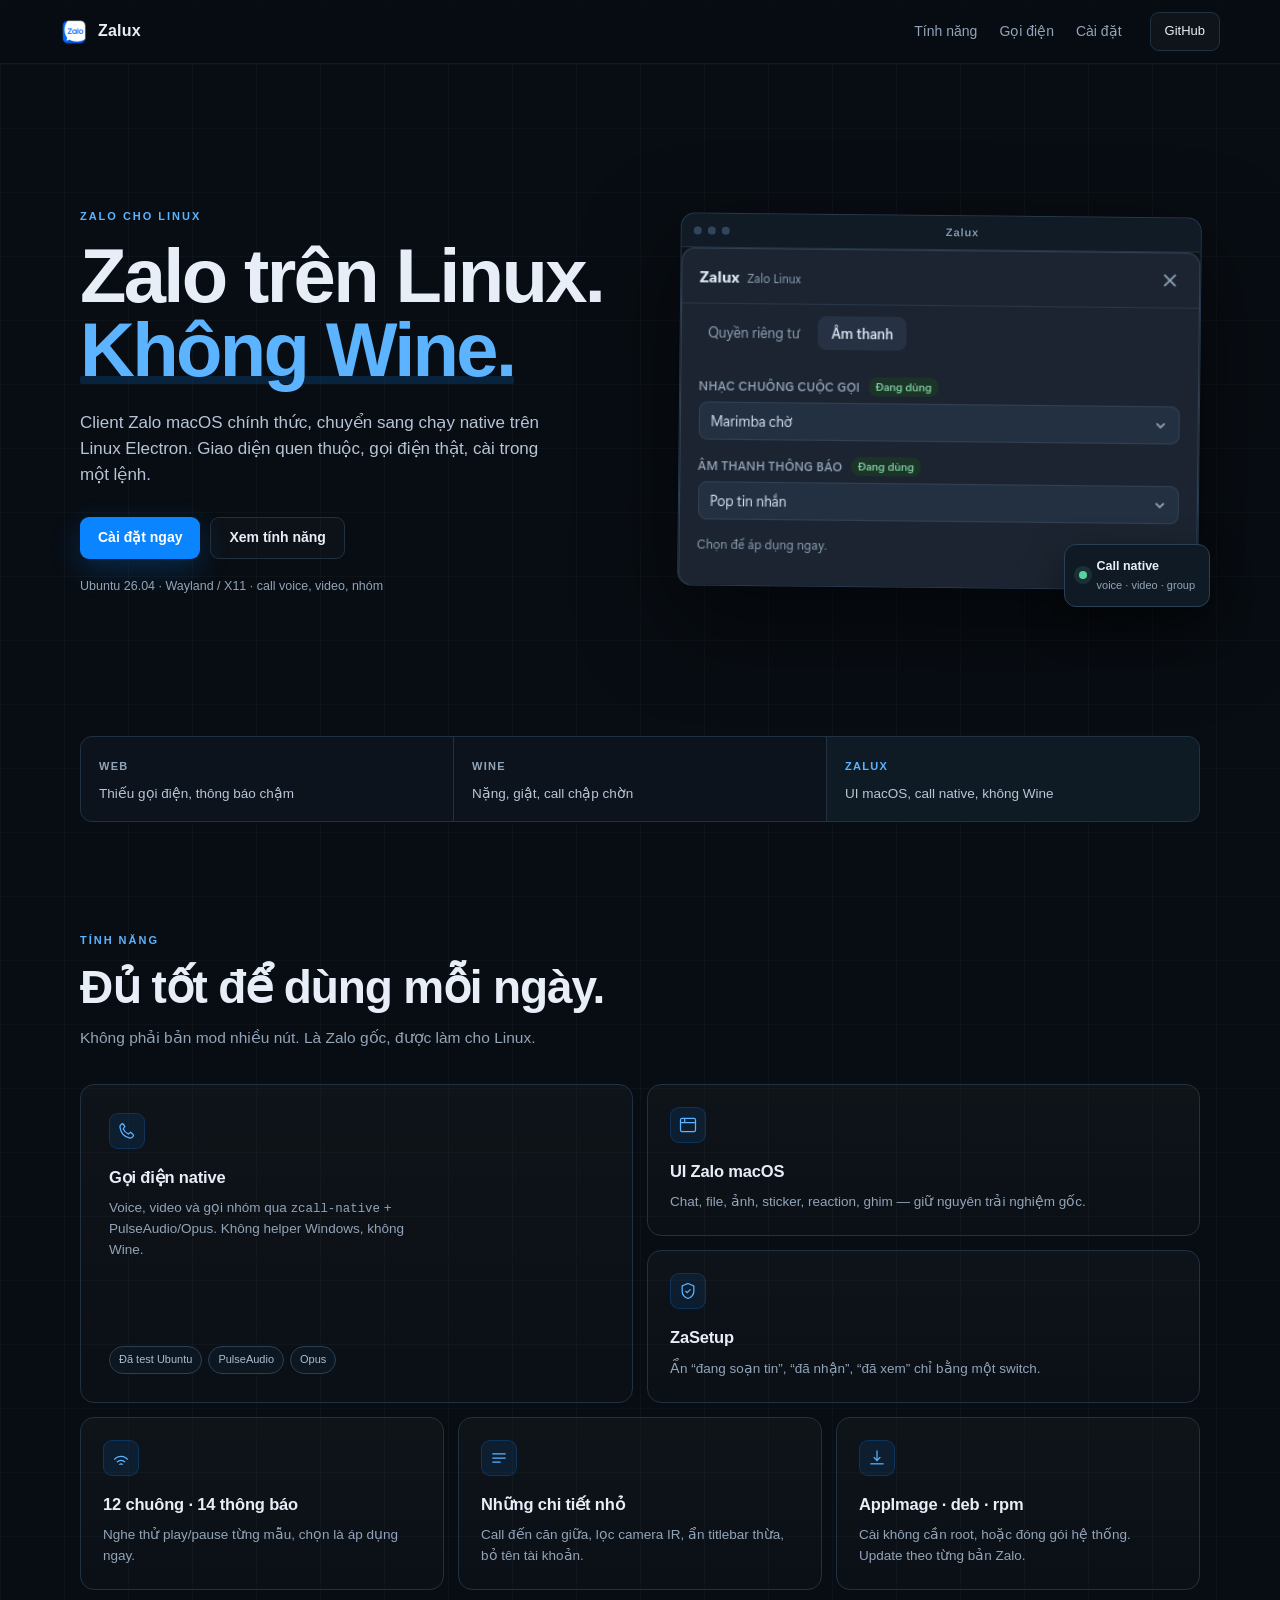
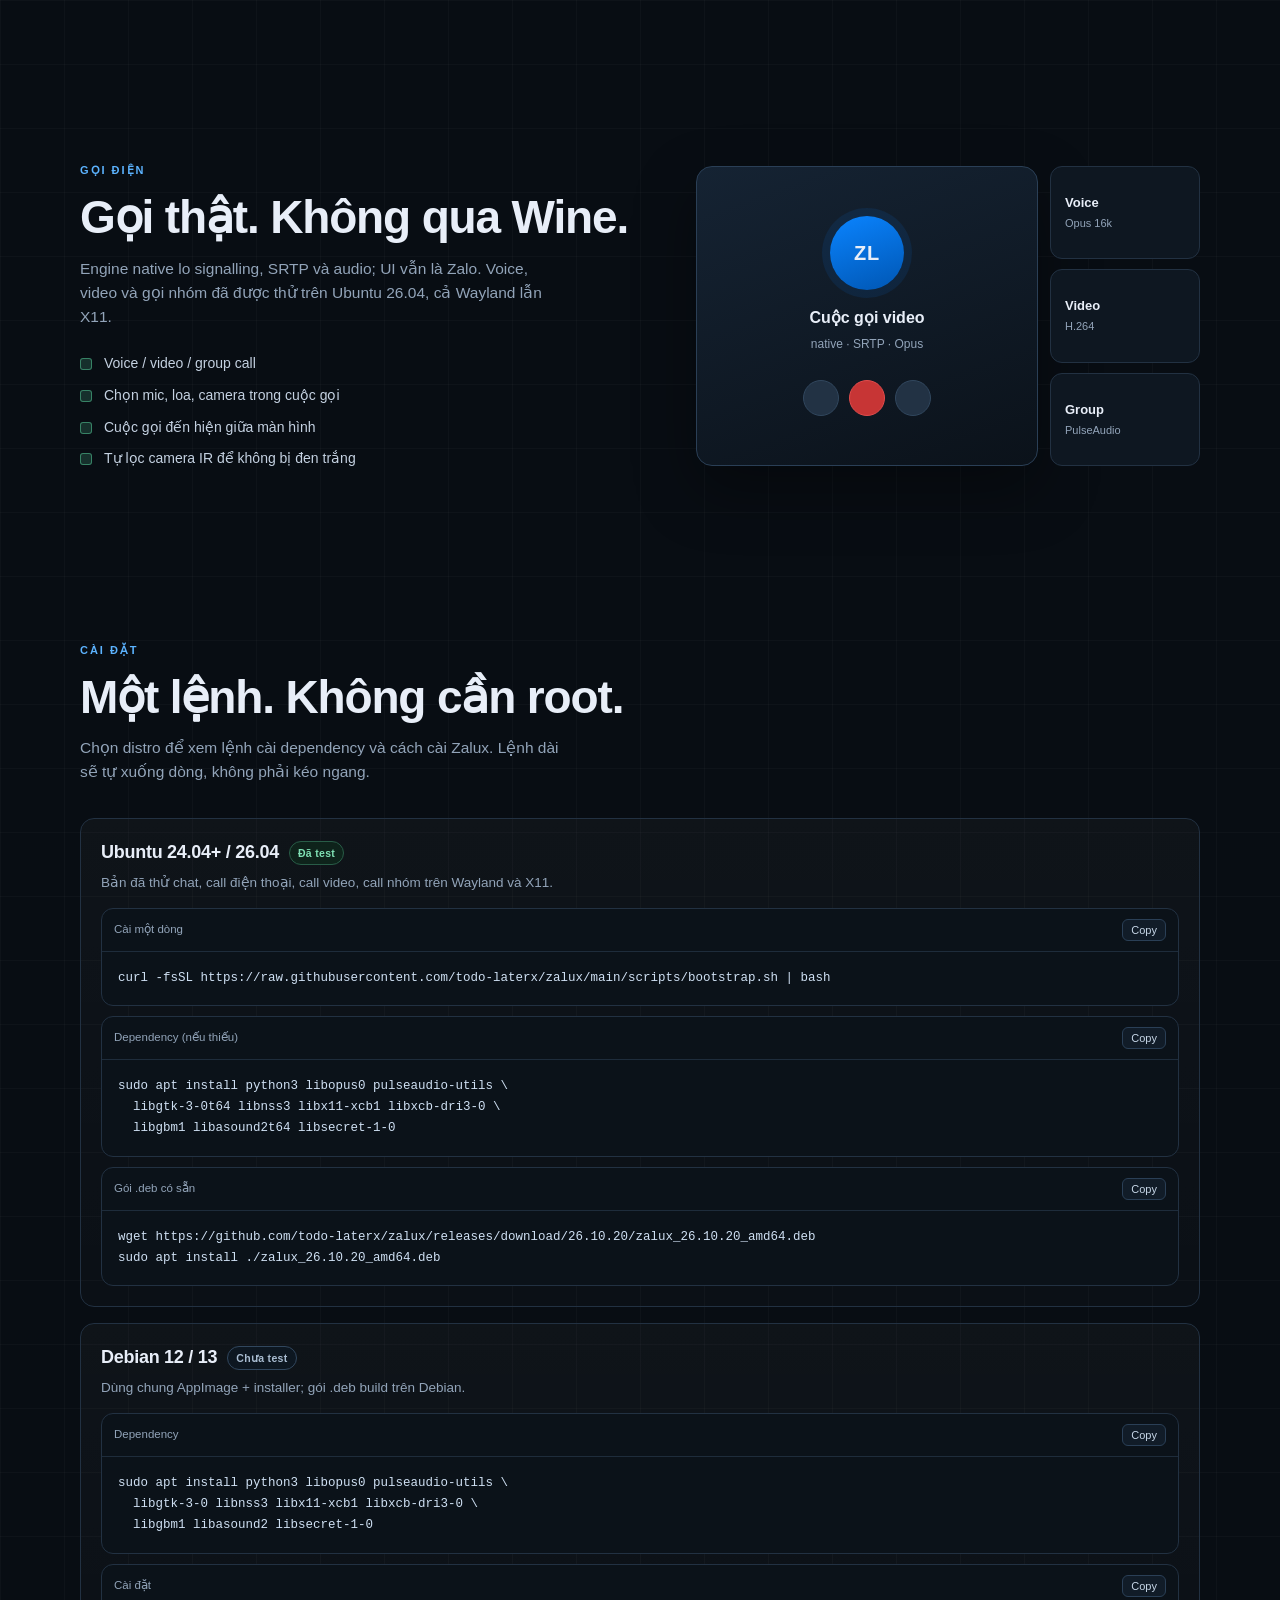
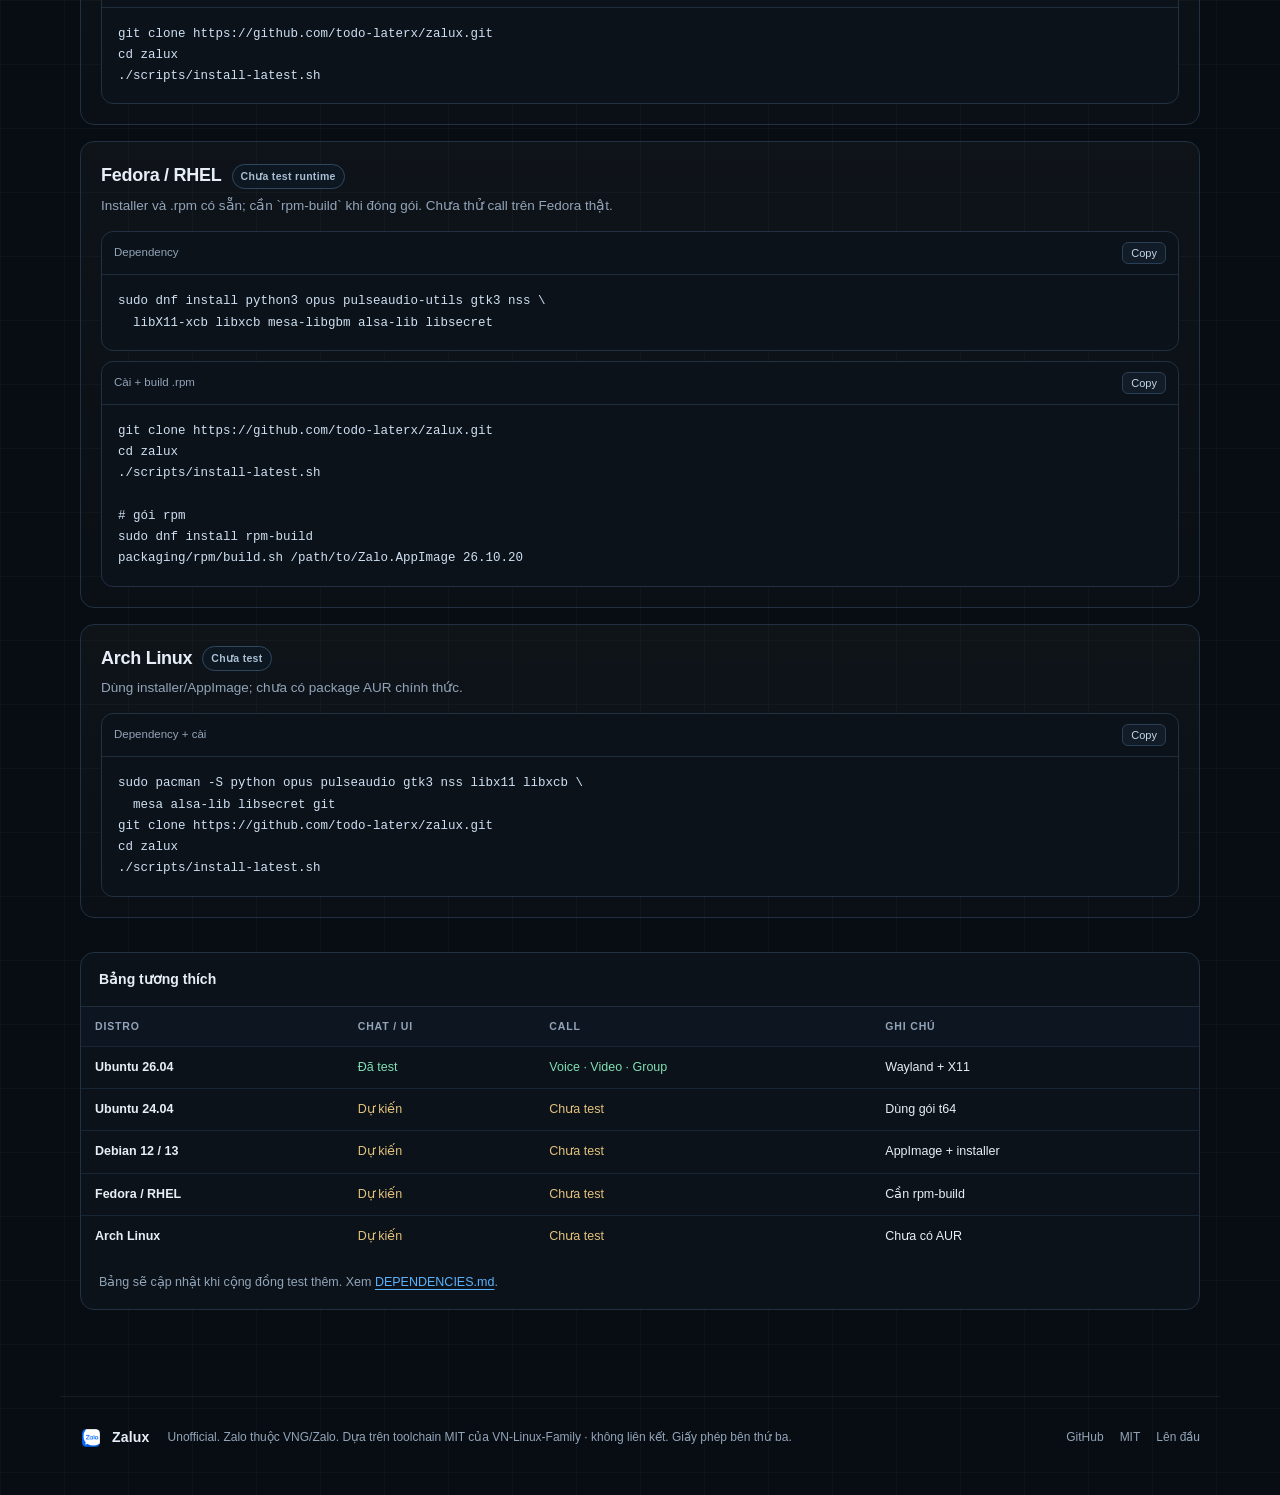
==== commit c3e953f4: "Remove donate section and assets" ====
--- a/site/index.html
+++ b/site/index.html
@@ -22,7 +22,6 @@
     <a href="#features">Tính năng</a>
     <a href="#call">Gọi điện</a>
     <a href="#install">Cài đặt</a>
-    <a href="#donate">Ủng hộ</a>
   </nav>
   <a class="nav-cta" href="https://github.com/todo-laterx/zalux" target="_blank" rel="noreferrer">GitHub</a>
 </header>
@@ -228,19 +227,6 @@
     <p class="fine">Bảng sẽ cập nhật khi cộng đồng test thêm. Xem <a href="https://github.com/todo-laterx/zalux/blob/main/docs/DEPENDENCIES.md">DEPENDENCIES.md</a>.</p>
   </div>
 </section>
-
-<section class="section donate" id="donate">
-  <div class="donate-copy reveal">
-    <p class="eyebrow">Ủng hộ</p>
-    <h2>Giữ Zalux sống cùng Zalo.</h2>
-    <p>Zalux miễn phí. Nếu nó giúp bạn bớt vướng khi làm việc trên Linux, bạn có thể mời mình một ly cà phê để có thêm thời gian theo bản Zalo mới, thử call và sửa lỗi.</p>
-    <p class="fine">Không bắt buộc. Dùng và chia sẻ cũng là ủng hộ.</p>
-  </div>
-  <figure class="qr reveal">
-    <img src="assets/donate.jpg" alt="QR ủng hộ Zalux" width="260" height="302">
-    <figcaption>ACB · NGUYEN THANH TUAN · 117717</figcaption>
-  </figure>
-</section>
 </main>
 
 <footer>
--- a/site/style.css
+++ b/site/style.css
@@ -147,12 +147,6 @@
 .fine{color:var(--muted);font-size:12.5px;margin:16px 0 0}
 .fine a{color:var(--accent-soft);text-decoration:underline;text-underline-offset:3px}
 
-.donate{display:grid;grid-template-columns:1fr 300px;gap:56px;align-items:center;border-top:1px solid var(--line)}
-.donate-copy p:not(.eyebrow){color:var(--muted);font-size:15.5px;max-width:58ch}
-.qr{margin:0;text-align:center}
-.qr img{border-radius:14px;border:1px solid var(--line);background:#fff;padding:8px;box-shadow:0 20px 50px rgba(0,0,0,.35)}
-.qr figcaption{margin-top:10px;color:var(--muted);font-size:11.5px}
-
 footer{max-width:var(--max);margin:0 auto;padding:30px 20px 46px;display:flex;align-items:center;gap:18px;flex-wrap:wrap;border-top:1px solid rgba(255,255,255,.06);color:var(--muted);font-size:12px}
 footer .brand{color:var(--text);font-size:14px}
 footer p{margin:0;flex:1}
@@ -173,8 +167,6 @@
   .code-card:nth-child(3){grid-column:auto}
   .compat{overflow-x:auto}
   .compat table{min-width:620px}
-  .donate{grid-template-columns:1fr;gap:32px}
-  .qr{max-width:300px;margin:0 auto}
 }
 @media (max-width:640px){
   .nav nav{display:none}
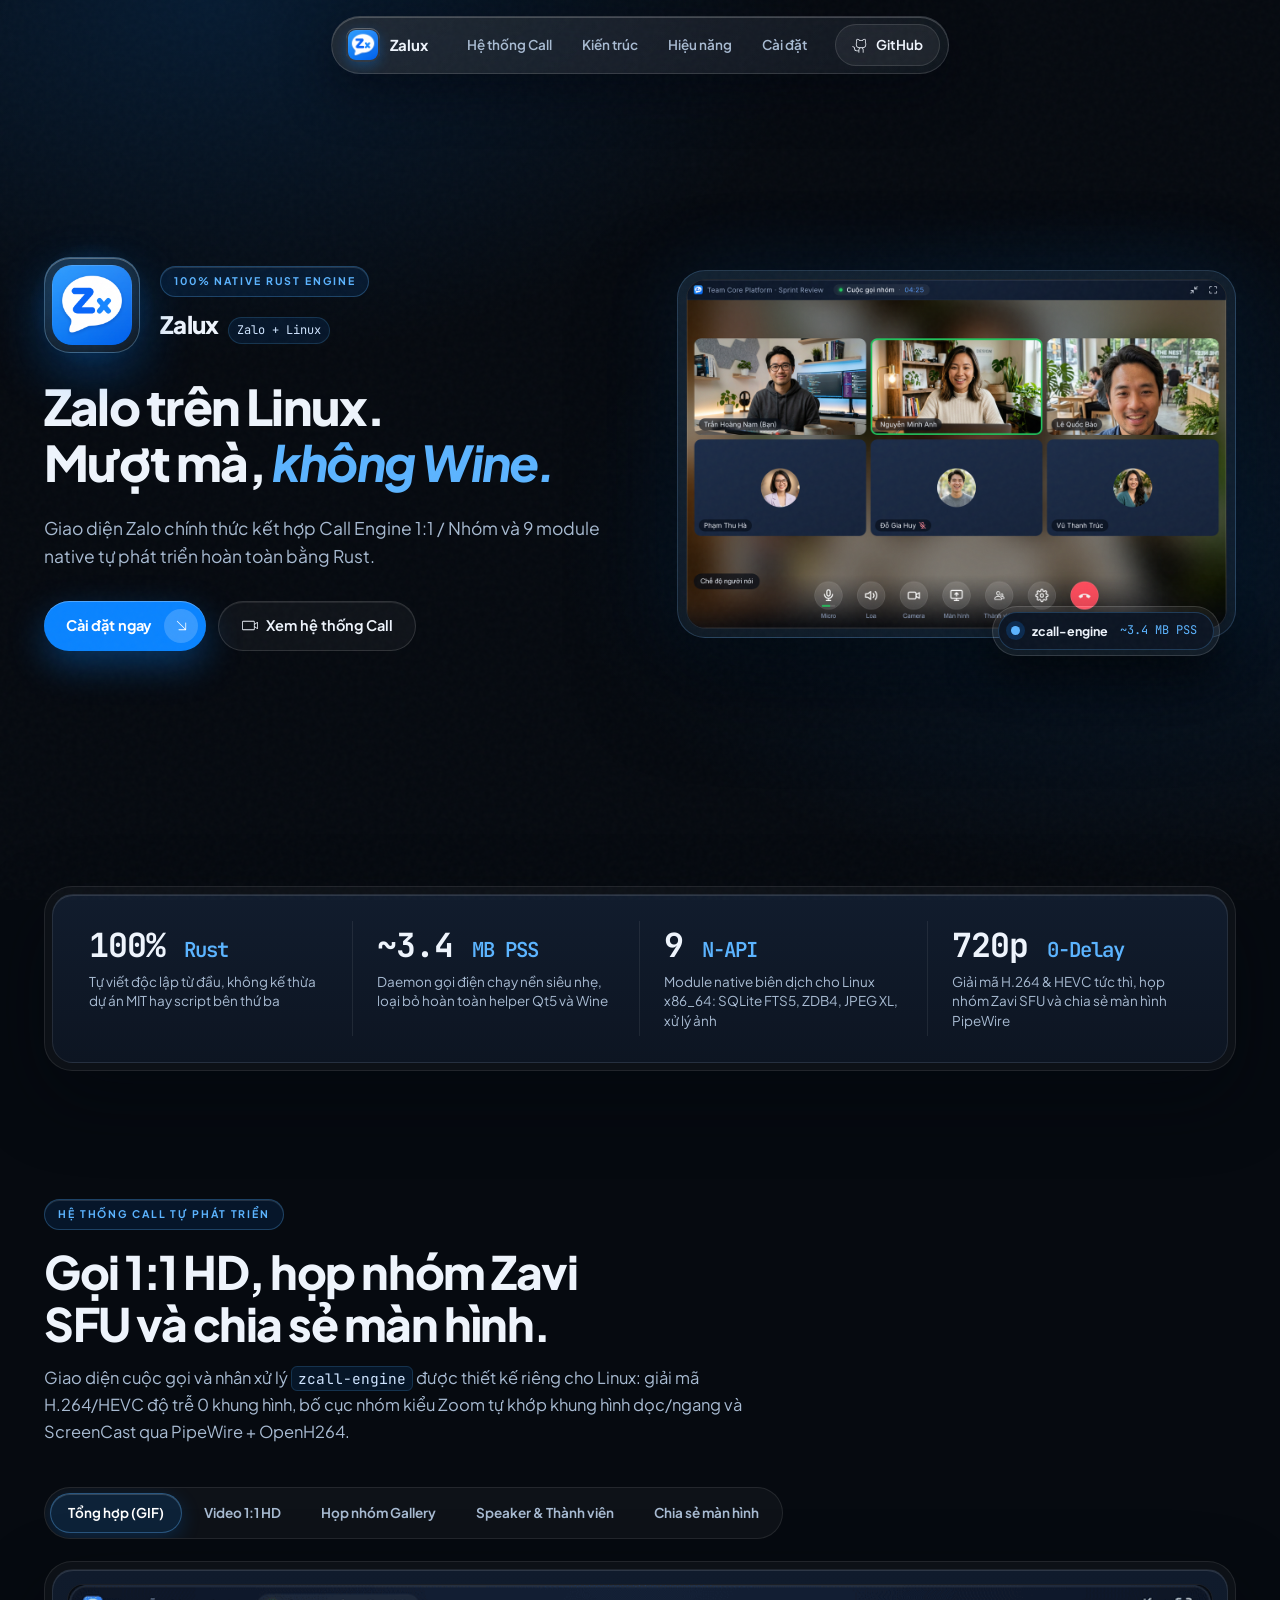
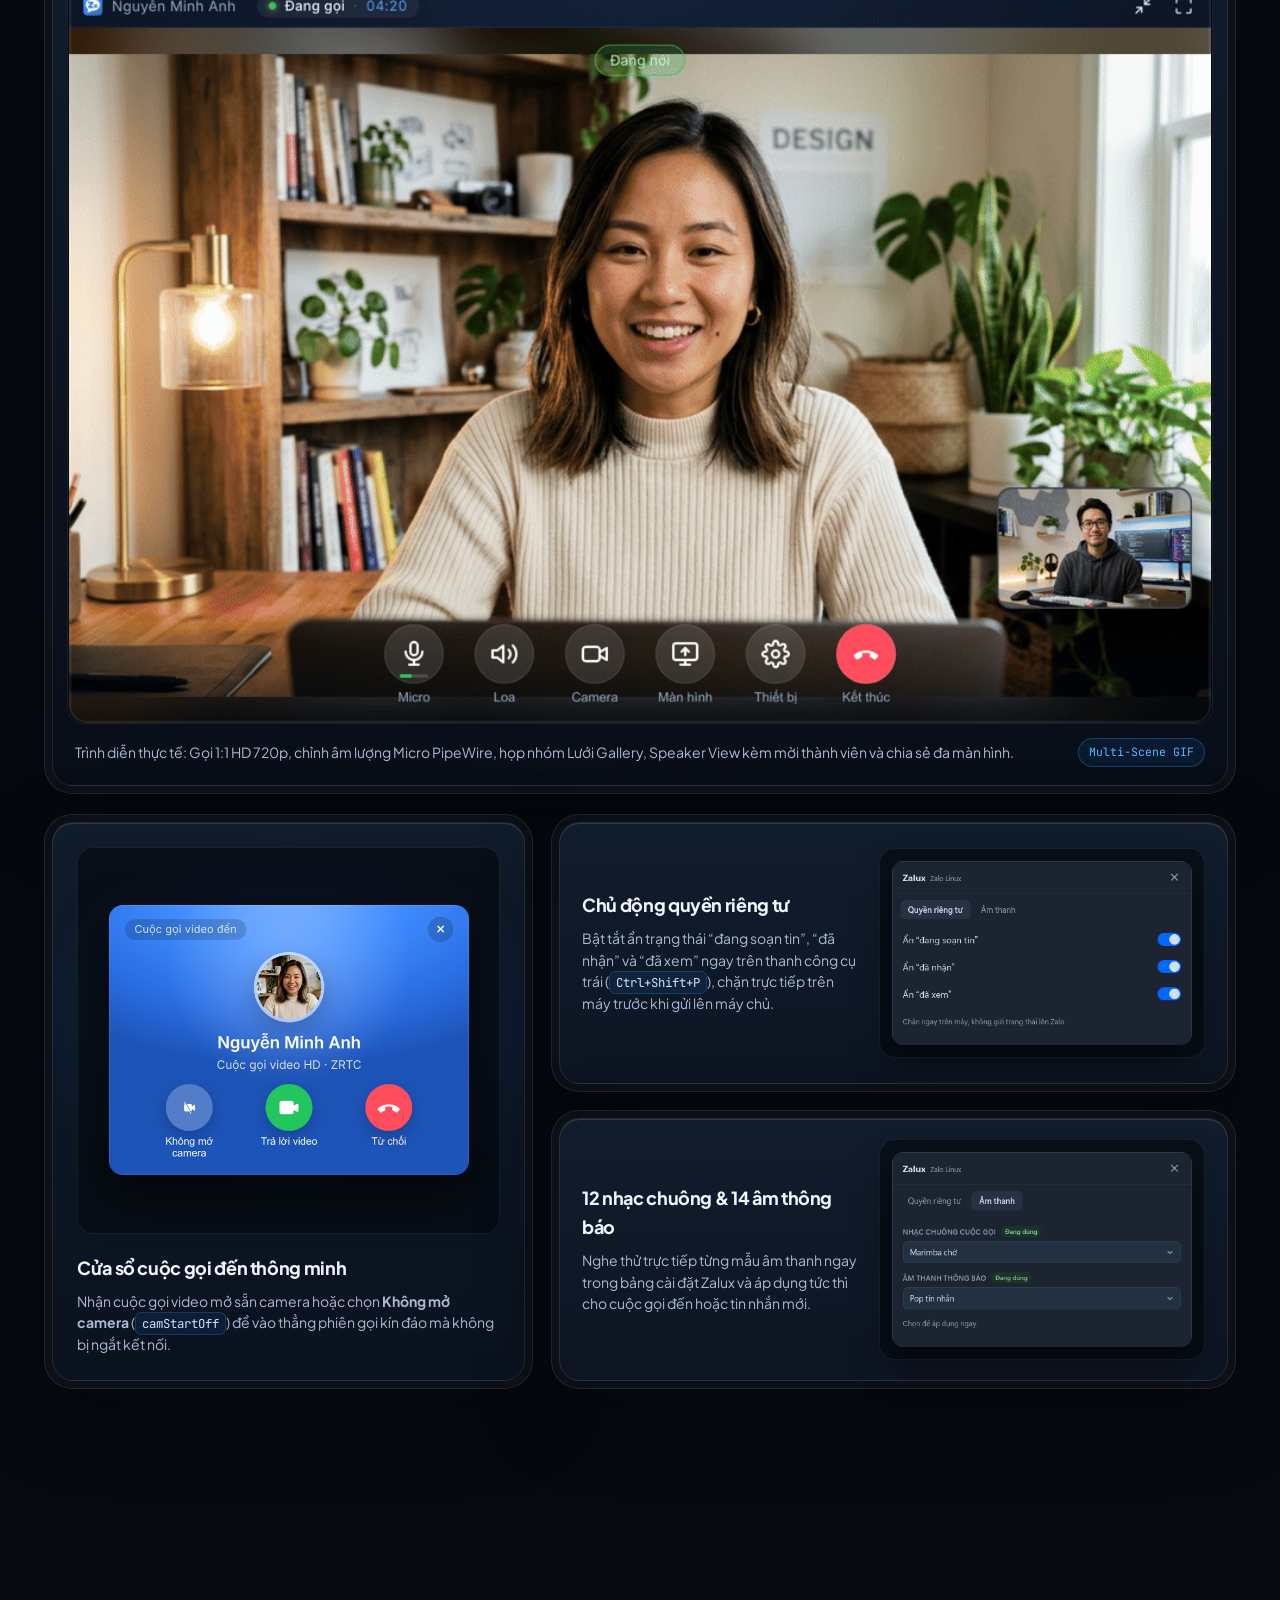
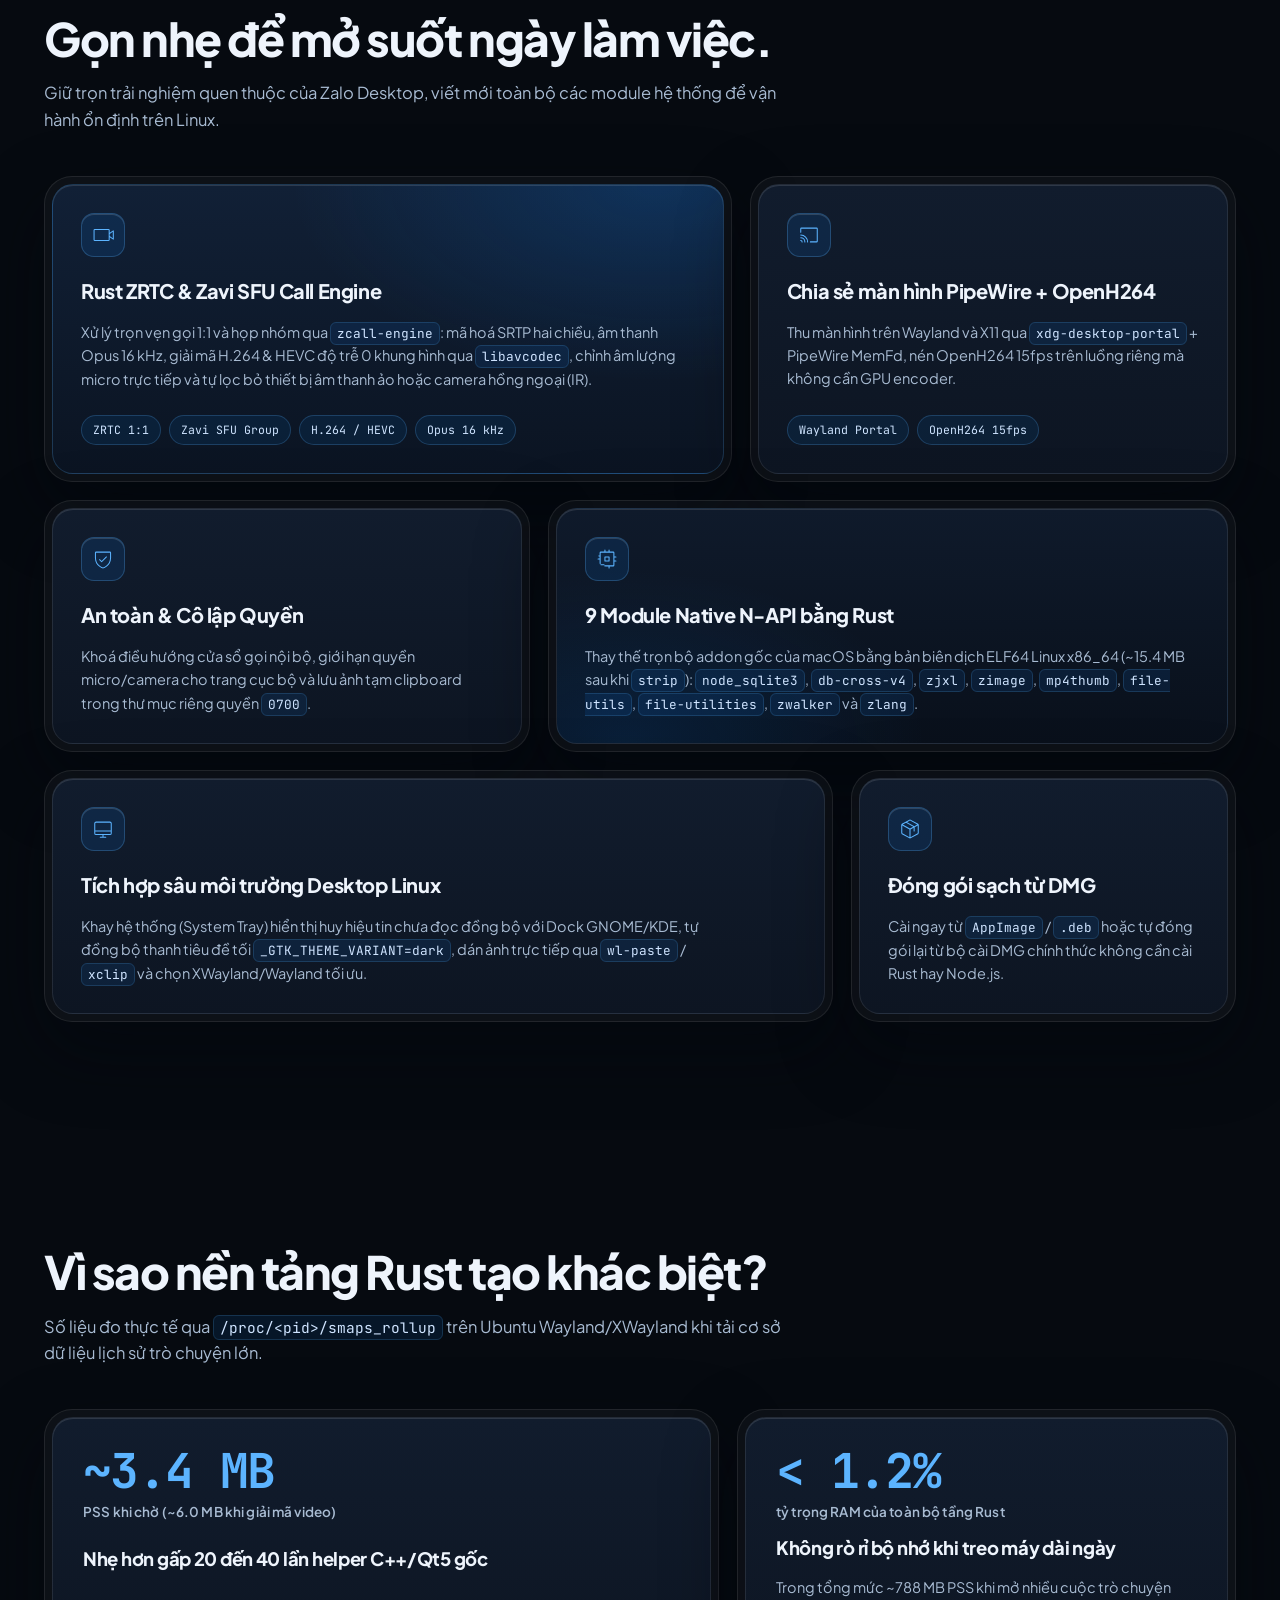
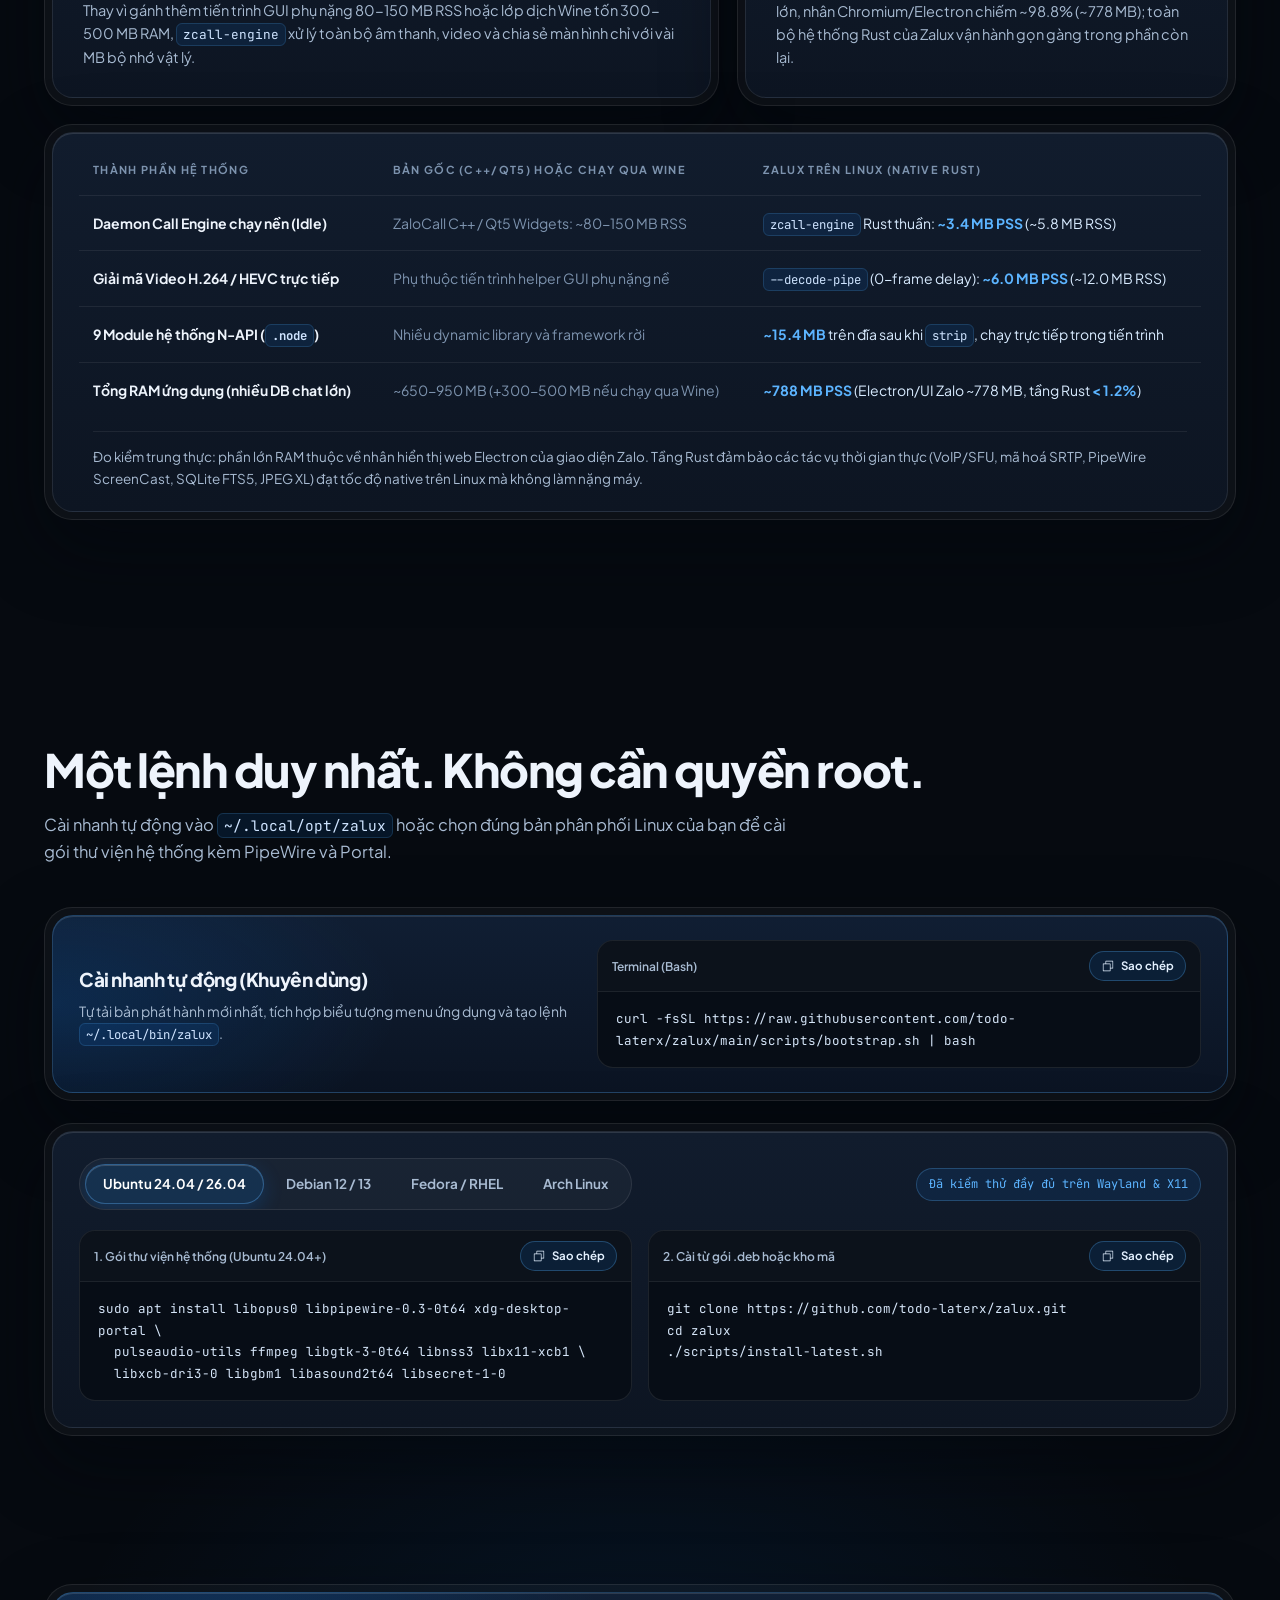
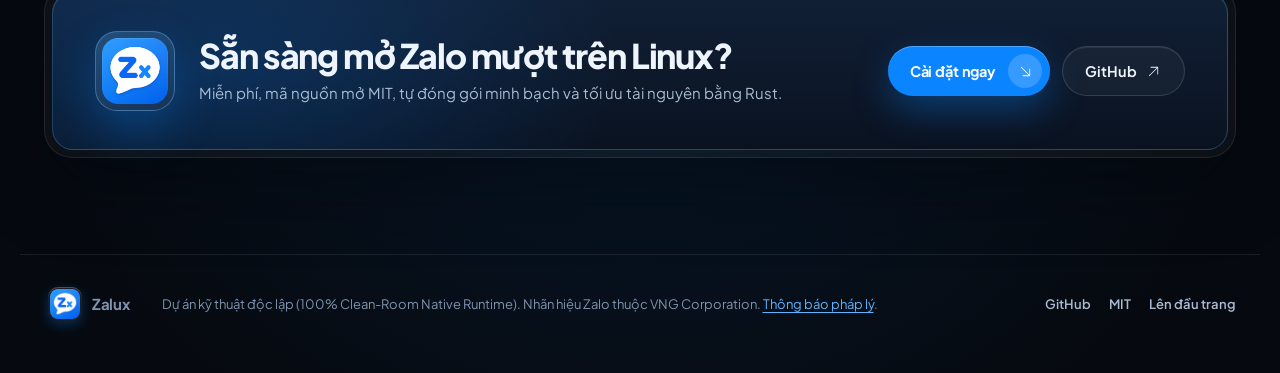
==== commit 3b95f806: "docs(site,readme): clean-room architecture, Rust PSS benchmarks & Call 1:1/Group showcase - Làm rõ k" ====
--- a/site/index.html
+++ b/site/index.html
@@ -3,241 +3,555 @@
 <head>
 <meta charset="utf-8">
 <meta name="viewport" content="width=device-width, initial-scale=1">
-<title>Zalux — Zalo trên Linux, không Wine</title>
-<meta name="description" content="Zalux mang Zalo macOS chính thức lên Linux: UI gốc, gọi điện native, không Wine. Cài bằng một lệnh.">
-<meta property="og:title" content="Zalux — Zalo trên Linux, không Wine">
-<meta property="og:description" content="UI Zalo macOS, gọi voice/video native, không Wine. Dành cho người dùng Linux.">
-<meta property="og:image" content="assets/setup-sound.png">
+<title>Zalux: Zalo trên Linux với Native Rust Engine</title>
+<meta name="description" content="Zalux đưa giao diện Zalo chính thức chạy native trên Linux với Rust ZRTC 1:1 & Zavi SFU Group Call Engine tự phát triển (~3.4 MB PSS), chia sẻ màn hình PipeWire/OpenH264 và 9 module N-API.">
+<meta property="og:title" content="Zalux: Zalo trên Linux với Native Rust Engine">
+<meta property="og:description" content="Gọi 1:1 HD, họp nhóm Zavi SFU kiểu Zoom, chia sẻ màn hình PipeWire và 9 module Rust N-API (~3.4 MB PSS). Tự phát triển độc lập, không Wine.">
+<meta property="og:image" content="assets/call-group-gallery.png">
 <link rel="icon" href="favicon.png">
+<link rel="preload" href="fonts/pjs-normal-latin.woff2" as="font" type="font/woff2" crossorigin>
+<link rel="preload" href="fonts/pjs-normal-vietnamese.woff2" as="font" type="font/woff2" crossorigin>
 <link rel="stylesheet" href="style.css">
 </head>
 <body>
 <a class="skip" href="#main">Bỏ qua điều hướng</a>
-<header class="nav">
-  <a class="brand" href="#top" aria-label="Zalux">
-    <img src="assets/zalux.png" alt="" width="28" height="28">
+
+<div class="nav-wrap">
+  <header class="nav-island">
+    <a class="brand" href="#top" aria-label="Zalux trang chủ">
+      <span class="brand-icon-wrap">
+        <img src="assets/zalux.png" alt="Biểu tượng Zalux" width="68" height="68">
+      </span>
+      <span>Zalux</span>
+    </a>
+    <nav class="nav-links" aria-label="Điều hướng chính">
+      <a href="#call">Hệ thống Call</a>
+      <a href="#features">Kiến trúc</a>
+      <a href="#perf">Hiệu năng</a>
+      <a href="#install">Cài đặt</a>
+    </nav>
+    <a class="nav-gh" href="https://github.com/todo-laterx/zalux" target="_blank" rel="noreferrer">
+      <svg viewBox="0 0 256 256" fill="currentColor" aria-hidden="true"><path d="M206.13,75.92A57.79,57.79,0,0,0,201.2,29a6,6,0,0,0-5.2-3,57.77,57.77,0,0,0-47,24H123A57.77,57.77,0,0,0,76,26a6,6,0,0,0-5.2,3,57.79,57.79,0,0,0-4.93,46.92A55.88,55.88,0,0,0,58,104v8a54.06,54.06,0,0,0,50.45,53.87A37.85,37.85,0,0,0,98,192v10H72a26,26,0,0,1-26-26A38,38,0,0,0,8,138a6,6,0,0,0,0,12,26,26,0,0,1,26,26,38,38,0,0,0,38,38H98v18a6,6,0,0,0,12,0V192a26,26,0,0,1,52,0v40a6,6,0,0,0,12,0V192a37.85,37.85,0,0,0-10.45-26.13A54.06,54.06,0,0,0,214,112v-8A55.88,55.88,0,0,0,206.13,75.92ZM202,112a42,42,0,0,1-42,42H112a42,42,0,0,1-42-42v-8a43.86,43.86,0,0,1,7.3-23.69,6,6,0,0,0,.81-5.76,45.85,45.85,0,0,1,1.43-36.42,45.85,45.85,0,0,1,35.23,21.1A6,6,0,0,0,119.83,62h32.34a6,6,0,0,0,5.06-2.76,45.83,45.83,0,0,1,35.23-21.11,45.85,45.85,0,0,1,1.43,36.42,6,6,0,0,0,.79,5.74A43.78,43.78,0,0,1,202,104Z"/></svg>
+      <span>GitHub</span>
+    </a>
+    <button class="menu-btn" id="menuBtn" type="button" aria-label="Mở menu điều hướng" aria-expanded="false" aria-controls="mobileMenu">
+      <span class="menu-line"></span>
+      <span class="menu-line"></span>
+    </button>
+  </header>
+</div>
+
+<nav class="mobile-menu" id="mobileMenu" aria-label="Menu di động">
+  <a href="#call">Hệ thống Call</a>
+  <a href="#features">Kiến trúc</a>
+  <a href="#perf">Hiệu năng</a>
+  <a href="#install">Cài đặt</a>
+  <a href="https://github.com/todo-laterx/zalux" target="_blank" rel="noreferrer">GitHub</a>
+</nav>
+
+<main id="main">
+  <section class="hero" id="top">
+    <div class="hero-copy reveal">
+      <div class="hero-brand-lockup">
+        <div class="app-medallion-shell">
+          <div class="app-medallion-core">
+            <img src="assets/zalux.png" alt="Biểu tượng ứng dụng Zalux" width="192" height="192" fetchpriority="high">
+          </div>
+        </div>
+        <div class="hero-identity-meta">
+          <span class="eyebrow-pill">100% Native Rust Engine</span>
+          <div class="hero-wordmark">
+            <strong>Zalux</strong>
+            <code>Zalo + Linux</code>
+          </div>
+        </div>
+      </div>
+
+      <h1>Zalo trên Linux.<br>Mượt mà, <em>không Wine.</em></h1>
+      <p class="lede">Giao diện Zalo chính thức kết hợp Call Engine 1:1 / Nhóm và 9 module native tự phát triển hoàn toàn bằng Rust.</p>
+
+      <div class="actions">
+        <a class="btn-island" href="#install">
+          <span>Cài đặt ngay</span>
+          <span class="btn-island-orb" aria-hidden="true">
+            <svg viewBox="0 0 256 256" fill="currentColor"><path d="M198,88V192a6,6,0,0,1-6,6H88a6,6,0,0,1,0-12h89.52L59.76,68.24a6,6,0,0,1,8.48-8.48L186,177.52V88a6,6,0,0,1,12,0Z"/></svg>
+          </span>
+        </a>
+        <a class="btn-pill-ghost" href="#call">
+          <svg viewBox="0 0 256 256" fill="currentColor" aria-hidden="true"><path d="M250.83,74.71a6,6,0,0,0-6.16.3L206,100.79V72a14,14,0,0,0-14-14H32A14,14,0,0,0,18,72V184a14,14,0,0,0,14,14H192a14,14,0,0,0,14-14V155.21L244.67,181a6,6,0,0,0,9.33-5V80A6,6,0,0,0,250.83,74.71ZM194,184a2,2,0,0,1-2,2H32a2,2,0,0,1-2-2V72a2,2,0,0,1,2-2H192a2,2,0,0,1,2,2Zm48-19.21-36-24V115.21l36-24Z"/></svg>
+          <span>Xem hệ thống Call</span>
+        </a>
+      </div>
+    </div>
+
+    <div class="hero-stage-wrap reveal">
+      <div class="hero-window">
+        <div class="hero-window-inner">
+          <img src="assets/call-group-gallery.png" alt="Giao diện họp nhóm Zavi SFU chế độ Lưới Gallery trên Zalux" width="1280" height="826" fetchpriority="high">
+        </div>
+      </div>
+      <div class="telemetry-pill">
+        <div class="telemetry-pill-inner">
+          <span class="live-pulse" aria-hidden="true"></span>
+          <strong>zcall-engine</strong>
+          <span class="mono">~3.4 MB PSS</span>
+        </div>
+      </div>
+    </div>
+  </section>
+
+  <section class="metrics-ribbon bezel reveal" aria-label="Thông số kiến trúc cốt lõi">
+    <div class="bezel-core metrics-grid">
+      <div class="metric-cell">
+        <span class="metric-val">100% <em>Rust</em></span>
+        <p class="metric-label">Tự viết độc lập từ đầu, không kế thừa dự án MIT hay script bên thứ ba</p>
+      </div>
+      <div class="metric-cell">
+        <span class="metric-val">~3.4 <em>MB PSS</em></span>
+        <p class="metric-label">Daemon gọi điện chạy nền siêu nhẹ, loại bỏ hoàn toàn helper Qt5 và Wine</p>
+      </div>
+      <div class="metric-cell">
+        <span class="metric-val">9 <em>N-API</em></span>
+        <p class="metric-label">Module native biên dịch cho Linux x86_64: SQLite FTS5, ZDB4, JPEG XL, xử lý ảnh</p>
+      </div>
+      <div class="metric-cell">
+        <span class="metric-val">720p <em>0-Delay</em></span>
+        <p class="metric-label">Giải mã H.264 &amp; HEVC tức thì, họp nhóm Zavi SFU và chia sẻ màn hình PipeWire</p>
+      </div>
+    </div>
+  </section>
+
+  <section class="section" id="call">
+    <div class="section-head reveal">
+      <span class="eyebrow-pill">Hệ thống Call tự phát triển</span>
+      <h2>Gọi 1:1 HD, họp nhóm Zavi SFU và chia sẻ màn hình.</h2>
+      <p class="section-sub">Giao diện cuộc gọi và nhân xử lý <code>zcall-engine</code> được thiết kế riêng cho Linux: giải mã H.264/HEVC độ trễ 0 khung hình, bố cục nhóm kiểu Zoom tự khớp khung hình dọc/ngang và ScreenCast qua PipeWire + OpenH264.</p>
+    </div>
+
+    <div class="tabs-shell reveal">
+      <div class="showcase-tabs" role="tablist" aria-label="Chế độ hiển thị cuộc gọi">
+        <span class="tab-indicator" aria-hidden="true"></span>
+        <button class="tab active" type="button" role="tab" aria-selected="true"
+          data-shot="assets/call-showcase.gif"
+          data-tag="Multi-Scene GIF"
+          data-caption="Trình diễn thực tế: Gọi 1:1 HD 720p, chỉnh âm lượng Micro PipeWire, họp nhóm Lưới Gallery, Speaker View kèm mời thành viên và chia sẻ đa màn hình.">Tổng hợp (GIF)</button>
+        <button class="tab" type="button" role="tab" aria-selected="false"
+          data-shot="assets/call-1v1-hd.png"
+          data-tag="1280x720 @ 24fps"
+          data-caption="Gọi Video 1:1 HD: nền mờ đồng bộ khung hình, cửa sổ PiP hai chiều, đo mức micro trực tiếp và tự khôi phục luồng camera.">Video 1:1 HD</button>
+        <button class="tab" type="button" role="tab" aria-selected="false"
+          data-shot="assets/call-group-gallery.png"
+          data-tag="Zavi SFU Gallery"
+          data-caption="Họp nhóm chế độ Lưới: kết hợp mượt webcam PC 16:9, điện thoại dọc 9:16 và avatar thành viên cùng viền xanh nổi bật người đang nói.">Họp nhóm Gallery</button>
+        <button class="tab" type="button" role="tab" aria-selected="false"
+          data-shot="assets/call-group-speaker.png"
+          data-tag="Speaker + Members"
+          data-caption="Chế độ Người nói (Speaker View): ghim người nói chính, dải thumbnail phân trang tự động (1/2), danh sách thành viên và mời thêm bạn.">Speaker &amp; Thành viên</button>
+        <button class="tab" type="button" role="tab" aria-selected="false"
+          data-shot="assets/call-screen-share.png"
+          data-tag="PipeWire + OpenH264"
+          data-caption="Chia sẻ màn hình Linux: ưu tiên xdg-desktop-portal + PipeWire + OpenH264 native trong Rust, kèm hộp chọn đa màn hình có ảnh xem trước.">Chia sẻ màn hình</button>
+      </div>
+    </div>
+
+    <figure class="bezel cinema-bezel reveal">
+      <div class="bezel-core cinema-core">
+        <div class="cinema-viewport">
+          <img id="showcaseImg" src="assets/call-showcase.gif" alt="Trình diễn hệ thống gọi điện Zalux" width="960" height="620" loading="eager">
+        </div>
+        <figcaption class="cinema-caption">
+          <span id="showcaseCaption">Trình diễn thực tế: Gọi 1:1 HD 720p, chỉnh âm lượng Micro PipeWire, họp nhóm Lưới Gallery, Speaker View kèm mời thành viên và chia sẻ đa màn hình.</span>
+          <span class="cinema-caption-tag" id="showcaseTag">Multi-Scene GIF</span>
+        </figcaption>
+      </div>
+    </figure>
+
+    <div class="companion-grid">
+      <article class="bezel companion-incoming reveal">
+        <div class="bezel-core">
+          <div class="ui-stage">
+            <img src="assets/call-incoming.png" alt="Cửa sổ cuộc gọi video đến với nút Không mở camera" width="640" height="480" loading="lazy">
+          </div>
+          <div class="companion-copy">
+            <h3>Cửa sổ cuộc gọi đến thông minh</h3>
+            <p>Nhận cuộc gọi video mở sẵn camera hoặc chọn <strong>Không mở camera</strong> (<code>camStartOff</code>) để vào thẳng phiên gọi kín đáo mà không bị ngắt kết nối.</p>
+          </div>
+        </div>
+      </article>
+
+      <div class="companion-stack">
+        <article class="bezel companion-row reveal">
+          <div class="bezel-core">
+            <div class="companion-copy">
+              <h3>Chủ động quyền riêng tư</h3>
+              <p>Bật tắt ẩn trạng thái “đang soạn tin”, “đã nhận” và “đã xem” ngay trên thanh công cụ trái (<code>Ctrl+Shift+P</code>), chặn trực tiếp trên máy trước khi gửi lên máy chủ.</p>
+            </div>
+            <div class="ui-stage">
+              <img src="assets/setup-privacy.png" alt="Bảng cài đặt quyền riêng tư Zalux" width="462" height="284" loading="lazy">
+            </div>
+          </div>
+        </article>
+
+        <article class="bezel companion-row reveal">
+          <div class="bezel-core">
+            <div class="companion-copy">
+              <h3>12 nhạc chuông &amp; 14 âm thông báo</h3>
+              <p>Nghe thử trực tiếp từng mẫu âm thanh ngay trong bảng cài đặt Zalux và áp dụng tức thì cho cuộc gọi đến hoặc tin nhắn mới.</p>
+            </div>
+            <div class="ui-stage">
+              <img src="assets/setup-sound.png" alt="Bảng chọn nhạc chuông và âm thông báo Zalux" width="462" height="300" loading="lazy">
+            </div>
+          </div>
+        </article>
+      </div>
+    </div>
+  </section>
+
+  <section class="section" id="features">
+    <div class="section-head reveal">
+      <h2>Gọn nhẹ để mở suốt ngày làm việc.</h2>
+      <p class="section-sub">Giữ trọn trải nghiệm quen thuộc của Zalo Desktop, viết mới toàn bộ các module hệ thống để vận hành ổn định trên Linux.</p>
+    </div>
+
+    <div class="bento-arch">
+      <article class="bezel arch-card tinted-cobalt bento-7 reveal">
+        <div class="bezel-core">
+          <span class="icon-tile" aria-hidden="true">
+            <svg viewBox="0 0 256 256" fill="currentColor"><path d="M250.83,74.71a6,6,0,0,0-6.16.3L206,100.79V72a14,14,0,0,0-14-14H32A14,14,0,0,0,18,72V184a14,14,0,0,0,14,14H192a14,14,0,0,0,14-14V155.21L244.67,181a6,6,0,0,0,9.33-5V80A6,6,0,0,0,250.83,74.71ZM194,184a2,2,0,0,1-2,2H32a2,2,0,0,1-2-2V72a2,2,0,0,1,2-2H192a2,2,0,0,1,2,2Zm48-19.21-36-24V115.21l36-24Z"/></svg>
+          </span>
+          <h3>Rust ZRTC &amp; Zavi SFU Call Engine</h3>
+          <p>Xử lý trọn vẹn gọi 1:1 và họp nhóm qua <code>zcall-engine</code>: mã hoá SRTP hai chiều, âm thanh Opus 16 kHz, giải mã H.264 &amp; HEVC độ trễ 0 khung hình qua <code>libavcodec</code>, chỉnh âm lượng micro trực tiếp và tự lọc bỏ thiết bị âm thanh ảo hoặc camera hồng ngoại (IR).</p>
+          <div class="chip-row">
+            <span>ZRTC 1:1</span>
+            <span>Zavi SFU Group</span>
+            <span>H.264 / HEVC</span>
+            <span>Opus 16 kHz</span>
+          </div>
+        </div>
+      </article>
+
+      <article class="bezel arch-card bento-5 reveal">
+        <div class="bezel-core">
+          <span class="icon-tile" aria-hidden="true">
+            <svg viewBox="0 0 256 256" fill="currentColor"><path d="M230,56V200a14,14,0,0,1-14,14H144a6,6,0,0,1,0-12h72a2,2,0,0,0,2-2V56a2,2,0,0,0-2-2H40a2,2,0,0,0-2,2V96a6,6,0,0,1-12,0V56A14,14,0,0,1,40,42H216A14,14,0,0,1,230,56ZM32,186a6,6,0,0,0,0,12,10,10,0,0,1,10,10,6,6,0,0,0,12,0A22,22,0,0,0,32,186Zm0-32a6,6,0,0,0,0,12,42,42,0,0,1,42,42,6,6,0,0,0,12,0A54.06,54.06,0,0,0,32,154Zm0-32a6,6,0,0,0,0,12,74.09,74.09,0,0,1,74,74,6,6,0,0,0,12,0A86.1,86.1,0,0,0,32,122Z"/></svg>
+          </span>
+          <h3>Chia sẻ màn hình PipeWire + OpenH264</h3>
+          <p>Thu màn hình trên Wayland và X11 qua <code>xdg-desktop-portal</code> + PipeWire MemFd, nén OpenH264 15fps trên luồng riêng mà không cần GPU encoder.</p>
+          <div class="chip-row">
+            <span>Wayland Portal</span>
+            <span>OpenH264 15fps</span>
+          </div>
+        </div>
+      </article>
+
+      <article class="bezel arch-card bento-5 reveal">
+        <div class="bezel-core">
+          <span class="icon-tile" aria-hidden="true">
+            <svg viewBox="0 0 256 256" fill="currentColor"><path d="M208,42H48A14,14,0,0,0,34,56v56c0,51.94,25.12,83.4,46.2,100.64,22.73,18.6,45.27,24.89,46.22,25.15a6,6,0,0,0,3.16,0c.95-.26,23.49-6.55,46.22-25.15C196.88,195.4,222,163.94,222,112V56A14,14,0,0,0,208,42Zm2,70c0,37.76-13.94,68.39-41.44,91.06A131.17,131.17,0,0,1,128,225.72a130.94,130.94,0,0,1-40.56-22.66C59.94,180.39,46,149.76,46,112V56a2,2,0,0,1,2-2H208a2,2,0,0,1,2,2ZM172.24,99.76a6,6,0,0,1,0,8.48l-56,56a6,6,0,0,1-8.48,0l-24-24a6,6,0,0,1,8.48-8.48L112,151.51l51.76-51.75A6,6,0,0,1,172.24,99.76Z"/></svg>
+          </span>
+          <h3>An toàn &amp; Cô lập Quyền</h3>
+          <p>Khoá điều hướng cửa sổ gọi nội bộ, giới hạn quyền micro/camera cho trang cục bộ và lưu ảnh tạm clipboard trong thư mục riêng quyền <code>0700</code>.</p>
+        </div>
+      </article>
+
+      <article class="bezel arch-card tinted-deep bento-7 reveal">
+        <div class="bezel-core">
+          <span class="icon-tile" aria-hidden="true">
+            <svg viewBox="0 0 256 256" fill="currentColor"><path d="M152,98H104a6,6,0,0,0-6,6v48a6,6,0,0,0,6,6h48a6,6,0,0,0,6-6V104A6,6,0,0,0,152,98Zm-6,48H110V110h36Zm86,0H214V110h18a6,6,0,0,0,0-12H214V56a14,14,0,0,0-14-14H158V24a6,6,0,0,0-12,0V42H110V24a6,6,0,0,0-12,0V42H56A14,14,0,0,0,42,56V98H24a6,6,0,0,0,0-12H42v36H24a6,6,0,0,0,0,12H42v42a14,14,0,0,0,14,14H98v18a6,6,0,0,0,12,0V214h36v18a6,6,0,0,0,12,0V214h42a14,14,0,0,0,14-14V158h18a6,6,0,0,0,0-12Zm-30,54a2,2,0,0,1-2,2H56a2,2,0,0,1-2-2V56a2,2,0,0,1,2-2H200a2,2,0,0,1,2,2Z"/></svg>
+          </span>
+          <h3>9 Module Native N-API bằng Rust</h3>
+          <p>Thay thế trọn bộ addon gốc của macOS bằng bản biên dịch ELF64 Linux x86_64 (~15.4 MB sau khi <code>strip</code>): <code>node_sqlite3</code>, <code>db-cross-v4</code>, <code>zjxl</code>, <code>zimage</code>, <code>mp4thumb</code>, <code>file-utils</code>, <code>file-utilities</code>, <code>zwalker</code> và <code>zlang</code>.</p>
+        </div>
+      </article>
+
+      <article class="bezel arch-card bento-8 reveal">
+        <div class="bezel-core">
+          <span class="icon-tile" aria-hidden="true">
+            <svg viewBox="0 0 256 256" fill="currentColor"><path d="M208,42H48A22,22,0,0,0,26,64V176a22,22,0,0,0,22,22h74v20H96a6,6,0,0,0,0,12h64a6,6,0,0,0,0-12H134V198h74a22,22,0,0,0,22-22V64A22,22,0,0,0,208,42ZM48,54H208a10,10,0,0,1,10,10v82H38V64A10,10,0,0,1,48,54ZM208,186H48a10,10,0,0,1-10-10V158H218v18A10,10,0,0,1,208,186Z"/></svg>
+          </span>
+          <h3>Tích hợp sâu môi trường Desktop Linux</h3>
+          <p>Khay hệ thống (System Tray) hiển thị huy hiệu tin chưa đọc đồng bộ với Dock GNOME/KDE, tự đồng bộ thanh tiêu đề tối <code>_GTK_THEME_VARIANT=dark</code>, dán ảnh trực tiếp qua <code>wl-paste</code> / <code>xclip</code> và chọn XWayland/Wayland tối ưu.</p>
+        </div>
+      </article>
+
+      <article class="bezel arch-card bento-4 reveal">
+        <div class="bezel-core">
+          <span class="icon-tile" aria-hidden="true">
+            <svg viewBox="0 0 256 256" fill="currentColor"><path d="M222.72,67.91l-88-48.18a13.9,13.9,0,0,0-13.44,0l-88,48.18A14,14,0,0,0,26,80.18v95.64a14,14,0,0,0,7.28,12.27l88,48.18a13.92,13.92,0,0,0,13.44,0l88-48.18A14,14,0,0,0,230,175.82V80.18A14,14,0,0,0,222.72,67.91ZM127,30.25a2,2,0,0,1,1.92,0L212.51,76,178.57,94.57,94.05,48.31ZM122,223,39,177.57a2,2,0,0,1-1-1.75V86.66l84,46ZM43.49,76,81.56,55.15l84.51,46.26L128,122.24ZM218,175.82a2,2,0,0,1-1,1.75h0L134,223V132.64l36-19.71V152a6,6,0,0,0,12,0V106.37l36-19.71Z"/></svg>
+          </span>
+          <h3>Đóng gói sạch từ DMG</h3>
+          <p>Cài ngay từ <code>AppImage</code> / <code>.deb</code> hoặc tự đóng gói lại từ bộ cài DMG chính thức không cần cài Rust hay Node.js.</p>
+        </div>
+      </article>
+    </div>
+  </section>
+
+  <section class="section" id="perf">
+    <div class="section-head reveal">
+      <h2>Vì sao nền tảng Rust tạo khác biệt?</h2>
+      <p class="section-sub">Số liệu đo thực tế qua <code>/proc/&lt;pid&gt;/smaps_rollup</code> trên Ubuntu Wayland/XWayland khi tải cơ sở dữ liệu lịch sử trò chuyện lớn.</p>
+    </div>
+
+    <div class="perf-highlights">
+      <article class="bezel perf-stat-card reveal">
+        <div class="bezel-core">
+          <div class="perf-big-num">~3.4 MB<small>PSS khi chờ (~6.0 MB khi giải mã video)</small></div>
+          <h3>Nhẹ hơn gấp 20 đến 40 lần helper C++/Qt5 gốc</h3>
+          <p>Thay vì gánh thêm tiến trình GUI phụ nặng 80-150 MB RSS hoặc lớp dịch Wine tốn 300-500 MB RAM, <code>zcall-engine</code> xử lý toàn bộ âm thanh, video và chia sẻ màn hình chỉ với vài MB bộ nhớ vật lý.</p>
+        </div>
+      </article>
+
+      <article class="bezel perf-stat-card reveal">
+        <div class="bezel-core">
+          <div class="perf-big-num">&lt; 1.2%<small>tỷ trọng RAM của toàn bộ tầng Rust</small></div>
+          <h3>Không rò rỉ bộ nhớ khi treo máy dài ngày</h3>
+          <p>Trong tổng mức ~788 MB PSS khi mở nhiều cuộc trò chuyện lớn, nhân Chromium/Electron chiếm ~98.8% (~778 MB); toàn bộ hệ thống Rust của Zalux vận hành gọn gàng trong phần còn lại.</p>
+        </div>
+      </article>
+    </div>
+
+    <div class="bezel perf-matrix reveal">
+      <div class="bezel-core">
+        <table class="perf-table">
+          <thead>
+            <tr>
+              <th>Thành phần hệ thống</th>
+              <th>Bản gốc (C++/Qt5) hoặc chạy qua Wine</th>
+              <th>Zalux trên Linux (Native Rust)</th>
+            </tr>
+          </thead>
+          <tbody>
+            <tr>
+              <td>Daemon Call Engine chạy nền (Idle)</td>
+              <td class="perf-legacy">ZaloCall C++ / Qt5 Widgets: ~80-150 MB RSS</td>
+              <td class="perf-rust"><code>zcall-engine</code> Rust thuần: <strong>~3.4 MB PSS</strong> (~5.8 MB RSS)</td>
+            </tr>
+            <tr>
+              <td>Giải mã Video H.264 / HEVC trực tiếp</td>
+              <td class="perf-legacy">Phụ thuộc tiến trình helper GUI phụ nặng nề</td>
+              <td class="perf-rust"><code>--decode-pipe</code> (0-frame delay): <strong>~6.0 MB PSS</strong> (~12.0 MB RSS)</td>
+            </tr>
+            <tr>
+              <td>9 Module hệ thống N-API (<code>.node</code>)</td>
+              <td class="perf-legacy">Nhiều dynamic library và framework rời</td>
+              <td class="perf-rust"><strong>~15.4 MB</strong> trên đĩa sau khi <code>strip</code>, chạy trực tiếp trong tiến trình</td>
+            </tr>
+            <tr>
+              <td>Tổng RAM ứng dụng (nhiều DB chat lớn)</td>
+              <td class="perf-legacy">~650-950 MB (+300-500 MB nếu chạy qua Wine)</td>
+              <td class="perf-rust"><strong>~788 MB PSS</strong> (Electron/UI Zalo ~778 MB, tầng Rust <strong>&lt; 1.2%</strong>)</td>
+            </tr>
+          </tbody>
+        </table>
+        <p class="perf-note">Đo kiểm trung thực: phần lớn RAM thuộc về nhân hiển thị web Electron của giao diện Zalo. Tầng Rust đảm bảo các tác vụ thời gian thực (VoIP/SFU, mã hoá SRTP, PipeWire ScreenCast, SQLite FTS5, JPEG XL) đạt tốc độ native trên Linux mà không làm nặng máy.</p>
+      </div>
+    </div>
+  </section>
+
+  <section class="section" id="install">
+    <div class="section-head reveal">
+      <h2>Một lệnh duy nhất. Không cần quyền root.</h2>
+      <p class="section-sub">Cài nhanh tự động vào <code>~/.local/opt/zalux</code> hoặc chọn đúng bản phân phối Linux của bạn để cài gói thư viện hệ thống kèm PipeWire và Portal.</p>
+    </div>
+
+    <div class="bezel quick-install reveal">
+      <div class="bezel-core">
+        <div class="quick-copy">
+          <h3>Cài nhanh tự động (Khuyên dùng)</h3>
+          <p>Tự tải bản phát hành mới nhất, tích hợp biểu tượng menu ứng dụng và tạo lệnh <code>~/.local/bin/zalux</code>.</p>
+        </div>
+        <div class="code-card">
+          <div class="code-head">
+            <span>Terminal (Bash)</span>
+            <button class="copy-btn" type="button" data-copy="curl -fsSL https://raw.githubusercontent.com/todo-laterx/zalux/main/scripts/bootstrap.sh | bash">
+              <svg class="icon-copy" viewBox="0 0 256 256" fill="currentColor" aria-hidden="true"><path d="M216,34H88a6,6,0,0,0-6,6V82H40a6,6,0,0,0-6,6V216a6,6,0,0,0,6,6H168a6,6,0,0,0,6-6V174h42a6,6,0,0,0,6-6V40A6,6,0,0,0,216,34ZM162,210H46V94H162Zm48-48H174V88a6,6,0,0,0-6-6H94V46H210Z"/></svg>
+              <span>Sao chép</span>
+            </button>
+          </div>
+          <pre><code>curl -fsSL https://raw.githubusercontent.com/todo-laterx/zalux/main/scripts/bootstrap.sh | bash</code></pre>
+        </div>
+      </div>
+    </div>
+
+    <div class="bezel distro-stage reveal">
+      <div class="bezel-core">
+        <div class="distro-top">
+          <div class="tabs-shell">
+            <div class="distro-tabs" role="tablist" aria-label="Chọn bản phân phối Linux">
+              <span class="tab-indicator" aria-hidden="true"></span>
+              <button class="distro-tab active" type="button" role="tab" aria-selected="true" data-distro="ubuntu" data-status="Đã kiểm thử đầy đủ trên Wayland & X11">Ubuntu 24.04 / 26.04</button>
+              <button class="distro-tab" type="button" role="tab" aria-selected="false" data-distro="debian" data-status="Tương thích AppImage & gói .deb">Debian 12 / 13</button>
+              <button class="distro-tab" type="button" role="tab" aria-selected="false" data-distro="fedora" data-status="Hỗ trợ AppImage & đóng gói .rpm">Fedora / RHEL</button>
+              <button class="distro-tab" type="button" role="tab" aria-selected="false" data-distro="arch" data-status="Hỗ trợ AppImage & PKGBUILD">Arch Linux</button>
+            </div>
+          </div>
+          <span class="distro-status" id="distroStatus">Đã kiểm thử đầy đủ trên Wayland &amp; X11</span>
+        </div>
+
+        <div class="distro-panels">
+          <div class="distro-panel active" data-panel="ubuntu" role="tabpanel">
+            <div class="code-card">
+              <div class="code-head">
+                <span>1. Gói thư viện hệ thống (Ubuntu 24.04+)</span>
+                <button class="copy-btn" type="button" data-copy="sudo apt install libopus0 libpipewire-0.3-0t64 xdg-desktop-portal pulseaudio-utils ffmpeg libgtk-3-0t64 libnss3 libx11-xcb1 libxcb-dri3-0 libgbm1 libasound2t64 libsecret-1-0">
+                  <svg viewBox="0 0 256 256" fill="currentColor" aria-hidden="true"><path d="M216,34H88a6,6,0,0,0-6,6V82H40a6,6,0,0,0-6,6V216a6,6,0,0,0,6,6H168a6,6,0,0,0,6-6V174h42a6,6,0,0,0,6-6V40A6,6,0,0,0,216,34ZM162,210H46V94H162Zm48-48H174V88a6,6,0,0,0-6-6H94V46H210Z"/></svg>
+                  <span>Sao chép</span>
+                </button>
+              </div>
+              <pre><code>sudo apt install libopus0 libpipewire-0.3-0t64 xdg-desktop-portal \
+  pulseaudio-utils ffmpeg libgtk-3-0t64 libnss3 libx11-xcb1 \
+  libxcb-dri3-0 libgbm1 libasound2t64 libsecret-1-0</code></pre>
+            </div>
+            <div class="code-card">
+              <div class="code-head">
+                <span>2. Cài từ gói .deb hoặc kho mã</span>
+                <button class="copy-btn" type="button" data-copy="git clone https://github.com/todo-laterx/zalux.git
+cd zalux
+./scripts/install-latest.sh">
+                  <svg viewBox="0 0 256 256" fill="currentColor" aria-hidden="true"><path d="M216,34H88a6,6,0,0,0-6,6V82H40a6,6,0,0,0-6,6V216a6,6,0,0,0,6,6H168a6,6,0,0,0,6-6V174h42a6,6,0,0,0,6-6V40A6,6,0,0,0,216,34ZM162,210H46V94H162Zm48-48H174V88a6,6,0,0,0-6-6H94V46H210Z"/></svg>
+                  <span>Sao chép</span>
+                </button>
+              </div>
+              <pre><code>git clone https://github.com/todo-laterx/zalux.git
+cd zalux
+./scripts/install-latest.sh</code></pre>
+            </div>
+          </div>
+
+          <div class="distro-panel" data-panel="debian" role="tabpanel">
+            <div class="code-card">
+              <div class="code-head">
+                <span>1. Gói thư viện hệ thống (Debian 12 / 13)</span>
+                <button class="copy-btn" type="button" data-copy="sudo apt install libopus0 libpipewire-0.3-0 xdg-desktop-portal pulseaudio-utils ffmpeg libgtk-3-0 libnss3 libx11-xcb1 libxcb-dri3-0 libgbm1 libasound2 libsecret-1-0">
+                  <svg viewBox="0 0 256 256" fill="currentColor" aria-hidden="true"><path d="M216,34H88a6,6,0,0,0-6,6V82H40a6,6,0,0,0-6,6V216a6,6,0,0,0,6,6H168a6,6,0,0,0,6-6V174h42a6,6,0,0,0,6-6V40A6,6,0,0,0,216,34ZM162,210H46V94H162Zm48-48H174V88a6,6,0,0,0-6-6H94V46H210Z"/></svg>
+                  <span>Sao chép</span>
+                </button>
+              </div>
+              <pre><code>sudo apt install libopus0 libpipewire-0.3-0 xdg-desktop-portal \
+  pulseaudio-utils ffmpeg libgtk-3-0 libnss3 libx11-xcb1 \
+  libxcb-dri3-0 libgbm1 libasound2 libsecret-1-0</code></pre>
+            </div>
+            <div class="code-card">
+              <div class="code-head">
+                <span>2. Cài đặt Zalux</span>
+                <button class="copy-btn" type="button" data-copy="git clone https://github.com/todo-laterx/zalux.git
+cd zalux
+./scripts/install-latest.sh">
+                  <svg viewBox="0 0 256 256" fill="currentColor" aria-hidden="true"><path d="M216,34H88a6,6,0,0,0-6,6V82H40a6,6,0,0,0-6,6V216a6,6,0,0,0,6,6H168a6,6,0,0,0,6-6V174h42a6,6,0,0,0,6-6V40A6,6,0,0,0,216,34ZM162,210H46V94H162Zm48-48H174V88a6,6,0,0,0-6-6H94V46H210Z"/></svg>
+                  <span>Sao chép</span>
+                </button>
+              </div>
+              <pre><code>git clone https://github.com/todo-laterx/zalux.git
+cd zalux
+./scripts/install-latest.sh</code></pre>
+            </div>
+          </div>
+
+          <div class="distro-panel" data-panel="fedora" role="tabpanel">
+            <div class="code-card">
+              <div class="code-head">
+                <span>1. Gói thư viện hệ thống (Fedora / RHEL)</span>
+                <button class="copy-btn" type="button" data-copy="sudo dnf install opus pipewire-libs xdg-desktop-portal pulseaudio-utils ffmpeg gtk3 nss libX11-xcb libxcb mesa-libgbm alsa-lib libsecret">
+                  <svg viewBox="0 0 256 256" fill="currentColor" aria-hidden="true"><path d="M216,34H88a6,6,0,0,0-6,6V82H40a6,6,0,0,0-6,6V216a6,6,0,0,0,6,6H168a6,6,0,0,0,6-6V174h42a6,6,0,0,0,6-6V40A6,6,0,0,0,216,34ZM162,210H46V94H162Zm48-48H174V88a6,6,0,0,0-6-6H94V46H210Z"/></svg>
+                  <span>Sao chép</span>
+                </button>
+              </div>
+              <pre><code>sudo dnf install opus pipewire-libs xdg-desktop-portal \
+  pulseaudio-utils ffmpeg gtk3 nss libX11-xcb libxcb \
+  mesa-libgbm alsa-lib libsecret</code></pre>
+            </div>
+            <div class="code-card">
+              <div class="code-head">
+                <span>2. Cài đặt hoặc đóng gói .rpm</span>
+                <button class="copy-btn" type="button" data-copy="git clone https://github.com/todo-laterx/zalux.git
+cd zalux
+./scripts/install-latest.sh">
+                  <svg viewBox="0 0 256 256" fill="currentColor" aria-hidden="true"><path d="M216,34H88a6,6,0,0,0-6,6V82H40a6,6,0,0,0-6,6V216a6,6,0,0,0,6,6H168a6,6,0,0,0,6-6V174h42a6,6,0,0,0,6-6V40A6,6,0,0,0,216,34ZM162,210H46V94H162Zm48-48H174V88a6,6,0,0,0-6-6H94V46H210Z"/></svg>
+                  <span>Sao chép</span>
+                </button>
+              </div>
+              <pre><code>git clone https://github.com/todo-laterx/zalux.git
+cd zalux
+./scripts/install-latest.sh</code></pre>
+            </div>
+          </div>
+
+          <div class="distro-panel" data-panel="arch" role="tabpanel">
+            <div class="code-card">
+              <div class="code-head">
+                <span>1. Gói thư viện hệ thống (Arch Linux)</span>
+                <button class="copy-btn" type="button" data-copy="sudo pacman -S opus libpipewire xdg-desktop-portal libpulse ffmpeg gtk3 nss libx11 libxcb mesa alsa-lib libsecret git">
+                  <svg viewBox="0 0 256 256" fill="currentColor" aria-hidden="true"><path d="M216,34H88a6,6,0,0,0-6,6V82H40a6,6,0,0,0-6,6V216a6,6,0,0,0,6,6H168a6,6,0,0,0,6-6V174h42a6,6,0,0,0,6-6V40A6,6,0,0,0,216,34ZM162,210H46V94H162Zm48-48H174V88a6,6,0,0,0-6-6H94V46H210Z"/></svg>
+                  <span>Sao chép</span>
+                </button>
+              </div>
+              <pre><code>sudo pacman -S opus libpipewire xdg-desktop-portal libpulse \
+  ffmpeg gtk3 nss libx11 libxcb mesa alsa-lib libsecret git</code></pre>
+            </div>
+            <div class="code-card">
+              <div class="code-head">
+                <span>2. Cài đặt hoặc dùng PKGBUILD</span>
+                <button class="copy-btn" type="button" data-copy="git clone https://github.com/todo-laterx/zalux.git
+cd zalux
+./scripts/install-latest.sh">
+                  <svg viewBox="0 0 256 256" fill="currentColor" aria-hidden="true"><path d="M216,34H88a6,6,0,0,0-6,6V82H40a6,6,0,0,0-6,6V216a6,6,0,0,0,6,6H168a6,6,0,0,0,6-6V174h42a6,6,0,0,0,6-6V40A6,6,0,0,0,216,34ZM162,210H46V94H162Zm48-48H174V88a6,6,0,0,0-6-6H94V46H210Z"/></svg>
+                  <span>Sao chép</span>
+                </button>
+              </div>
+              <pre><code>git clone https://github.com/todo-laterx/zalux.git
+cd zalux
+./scripts/install-latest.sh</code></pre>
+            </div>
+          </div>
+        </div>
+      </div>
+    </div>
+  </section>
+
+  <section class="closing-section" aria-label="Bắt đầu sử dụng Zalux">
+    <div class="bezel closing-dock reveal">
+      <div class="bezel-core">
+        <div class="closing-brand">
+          <div class="closing-medallion">
+            <img src="assets/zalux.png" alt="Biểu tượng ứng dụng Zalux" width="160" height="160" loading="lazy">
+          </div>
+          <div class="closing-copy">
+            <h2>Sẵn sàng mở Zalo mượt trên Linux?</h2>
+            <p>Miễn phí, mã nguồn mở MIT, tự đóng gói minh bạch và tối ưu tài nguyên bằng Rust.</p>
+          </div>
+        </div>
+        <div class="closing-actions">
+          <a class="btn-island" href="#install">
+            <span>Cài đặt ngay</span>
+            <span class="btn-island-orb" aria-hidden="true">
+              <svg viewBox="0 0 256 256" fill="currentColor"><path d="M198,88V192a6,6,0,0,1-6,6H88a6,6,0,0,1,0-12h89.52L59.76,68.24a6,6,0,0,1,8.48-8.48L186,177.52V88a6,6,0,0,1,12,0Z"/></svg>
+            </span>
+          </a>
+          <a class="btn-pill-ghost" href="https://github.com/todo-laterx/zalux" target="_blank" rel="noreferrer">
+            <span>GitHub</span>
+            <svg viewBox="0 0 256 256" fill="currentColor" aria-hidden="true"><path d="M198,64V168a6,6,0,0,1-12,0V78.48L68.24,196.24a6,6,0,0,1-8.48-8.48L177.52,70H88a6,6,0,0,1,0-12H192A6,6,0,0,1,198,64Z"/></svg>
+          </a>
+        </div>
+      </div>
+    </div>
+  </section>
+</main>
+
+<footer>
+  <a class="brand" href="#top">
+    <span class="brand-icon-wrap">
+      <img src="assets/zalux.png" alt="" width="56" height="56">
+    </span>
     <span>Zalux</span>
   </a>
-  <nav aria-label="Chính">
-    <a href="#features">Tính năng</a>
-    <a href="#call">Gọi điện</a>
-    <a href="#install">Cài đặt</a>
-  </nav>
-  <a class="nav-cta" href="https://github.com/todo-laterx/zalux" target="_blank" rel="noreferrer">GitHub</a>
-</header>
-
-<main id="main">
-<section class="hero" id="top">
-  <div class="hero-copy reveal">
-    <p class="eyebrow">Zalo cho Linux</p>
-    <h1>Zalo trên Linux.<br><em>Không Wine.</em></h1>
-    <p class="lede">Client Zalo macOS chính thức, chuyển sang chạy native trên Linux Electron. Giao diện quen thuộc, gọi điện thật, cài trong một lệnh.</p>
-    <div class="actions">
-      <a class="btn primary" href="#install">Cài đặt ngay</a>
-      <a class="btn ghost" href="#features">Xem tính năng</a>
-    </div>
-    <p class="meta">Ubuntu 26.04 · Wayland / X11 · call voice, video, nhóm</p>
-  </div>
-  <div class="hero-art reveal" aria-label="Ảnh giao diện Zalux">
-    <div class="window">
-      <div class="window-bar"><span></span><span></span><span></span><b>Zalux</b></div>
-      <img src="assets/setup-sound.png" alt="ZaSetup trong Zalux: chọn nhạc chuông và âm thông báo" width="924" height="602">
-    </div>
-    <div class="float-card">
-      <span class="dot"></span>
-      <div><strong>Call native</strong><small>voice · video · group</small></div>
-    </div>
-  </div>
-</section>
-
-<section class="strip reveal" aria-label="So sánh nhanh">
-  <div><span>Web</span><p>Thiếu gọi điện, thông báo chậm</p></div>
-  <div><span>Wine</span><p>Nặng, giật, call chập chờn</p></div>
-  <div class="good"><span>Zalux</span><p>UI macOS, call native, không Wine</p></div>
-</section>
-
-<section class="section" id="features">
-  <div class="section-head reveal">
-    <p class="eyebrow">Tính năng</p>
-    <h2>Đủ tốt để dùng mỗi ngày.</h2>
-    <p>Không phải bản mod nhiều nút. Là Zalo gốc, được làm cho Linux.</p>
-  </div>
-  <div class="bento">
-    <article class="card card-call reveal">
-      <div class="card-icon"><svg viewBox="0 0 24 24" fill="none" stroke="currentColor" stroke-width="1.5"><path d="M6.5 3.5l3 3-2 3c1.2 2.6 3.4 4.8 6 6l3-2 3 3c.4.4.5 1 .2 1.5-1 1.8-3 2.8-5 2.3C8.5 19 5 15.5 3.7 8.3 3.2 6.3 4.2 4.3 6 3.3c.5-.3 1.1-.2 1.5.2z"/></svg></div>
-      <h3>Gọi điện native</h3>
-      <p>Voice, video và gọi nhóm qua <code>zcall-native</code> + PulseAudio/Opus. Không helper Windows, không Wine.</p>
-      <div class="chips"><span>Đã test Ubuntu</span><span>PulseAudio</span><span>Opus</span></div>
-    </article>
-    <article class="card reveal">
-      <div class="card-icon"><svg viewBox="0 0 24 24" fill="none" stroke="currentColor" stroke-width="1.5"><rect x="3" y="4" width="18" height="16" rx="2"/><path d="M3 9h18M8 4v5"/></svg></div>
-      <h3>UI Zalo macOS</h3>
-      <p>Chat, file, ảnh, sticker, reaction, ghim — giữ nguyên trải nghiệm gốc.</p>
-    </article>
-    <article class="card reveal">
-      <div class="card-icon"><svg viewBox="0 0 24 24" fill="none" stroke="currentColor" stroke-width="1.5"><path d="M12 3l7 3v6c0 4.5-3 7.5-7 9-4-1.5-7-4.5-7-9V6l7-3z"/><path d="M9 12l2 2 4-4"/></svg></div>
-      <h3>ZaSetup</h3>
-      <p>Ẩn “đang soạn tin”, “đã nhận”, “đã xem” chỉ bằng một switch.</p>
-    </article>
-    <article class="card reveal">
-      <div class="card-icon"><svg viewBox="0 0 24 24" fill="none" stroke="currentColor" stroke-width="1.5"><path d="M4 14c2-3 4-4 8-4s6 1 8 4"/><path d="M7 17c1.5-1.6 3-2.3 5-2.3s3.5.7 5 2.3"/><path d="M10 20c.7-.8 1.3-1.1 2-1.1s1.3.3 2 1.1"/></svg></div>
-      <h3>12 chuông · 14 thông báo</h3>
-      <p>Nghe thử play/pause từng mẫu, chọn là áp dụng ngay.</p>
-    </article>
-    <article class="card reveal">
-      <div class="card-icon"><svg viewBox="0 0 24 24" fill="none" stroke="currentColor" stroke-width="1.5"><path d="M4 7h16M4 12h16M4 17h10"/></svg></div>
-      <h3>Những chi tiết nhỏ</h3>
-      <p>Call đến căn giữa, lọc camera IR, ẩn titlebar thừa, bỏ tên tài khoản.</p>
-    </article>
-    <article class="card reveal">
-      <div class="card-icon"><svg viewBox="0 0 24 24" fill="none" stroke="currentColor" stroke-width="1.5"><path d="M12 3v12"/><path d="M8 11l4 4 4-4"/><path d="M4 19h16"/></svg></div>
-      <h3>AppImage · deb · rpm</h3>
-      <p>Cài không cần root, hoặc đóng gói hệ thống. Update theo từng bản Zalo.</p>
-    </article>
-  </div>
-</section>
-
-<section class="section call-section" id="call">
-  <div class="call-copy reveal">
-    <p class="eyebrow">Gọi điện</p>
-    <h2>Gọi thật. Không qua Wine.</h2>
-    <p>Engine native lo signalling, SRTP và audio; UI vẫn là Zalo. Voice, video và gọi nhóm đã được thử trên Ubuntu 26.04, cả Wayland lẫn X11.</p>
-    <ul class="ticks">
-      <li>Voice / video / group call</li>
-      <li>Chọn mic, loa, camera trong cuộc gọi</li>
-      <li>Cuộc gọi đến hiện giữa màn hình</li>
-      <li>Tự lọc camera IR để không bị đen trắng</li>
-    </ul>
-  </div>
-  <div class="call-art reveal" aria-label="Minh hoạ gọi điện">
-    <div class="call-tile">
-      <div class="avatar">ZL</div>
-      <div class="call-name">Cuộc gọi video</div>
-      <div class="call-sub">native · SRTP · Opus</div>
-      <div class="call-actions"><span></span><span></span><span></span></div>
-    </div>
-    <div class="call-side">
-      <div><b>Voice</b><small>Opus 16k</small></div>
-      <div><b>Video</b><small>H.264</small></div>
-      <div><b>Group</b><small>PulseAudio</small></div>
-    </div>
-  </div>
-</section>
-
-<section class="section install" id="install">
-  <div class="section-head reveal">
-    <p class="eyebrow">Cài đặt</p>
-    <h2>Một lệnh. Không cần root.</h2>
-    <p>Chọn distro để xem lệnh cài dependency và cách cài Zalux. Lệnh dài sẽ tự xuống dòng, không phải kéo ngang.</p>
-  </div>
-
-  <div class="install-grid">
-    <article class="distro reveal">
-      <div class="distro-head"><h3>Ubuntu 24.04+ / 26.04</h3><span class="badge tested">Đã test</span></div>
-      <p>Bản đã thử chat, call điện thoại, call video, call nhóm trên Wayland và X11.</p>
-      <div class="code-card">
-        <div class="code-head"><span>Cài một dòng</span><button class="copy" data-copy="curl -fsSL https://raw.githubusercontent.com/todo-laterx/zalux/main/scripts/bootstrap.sh | bash">Copy</button></div>
-        <pre><code>curl -fsSL https://raw.githubusercontent.com/todo-laterx/zalux/main/scripts/bootstrap.sh | bash</code></pre>
-      </div>
-      <div class="code-card">
-        <div class="code-head"><span>Dependency (nếu thiếu)</span><button class="copy" data-copy="sudo apt install python3 libopus0 pulseaudio-utils libgtk-3-0t64 libnss3 libx11-xcb1 libxcb-dri3-0 libgbm1 libasound2t64 libsecret-1-0">Copy</button></div>
-        <pre><code>sudo apt install python3 libopus0 pulseaudio-utils \
-  libgtk-3-0t64 libnss3 libx11-xcb1 libxcb-dri3-0 \
-  libgbm1 libasound2t64 libsecret-1-0</code></pre>
-      </div>
-      <div class="code-card">
-        <div class="code-head"><span>Gói .deb có sẵn</span><button class="copy" data-copy="wget https://github.com/todo-laterx/zalux/releases/download/26.10.20/zalux_26.10.20_amd64.deb
-sudo apt install ./zalux_26.10.20_amd64.deb">Copy</button></div>
-        <pre><code>wget https://github.com/todo-laterx/zalux/releases/download/26.10.20/zalux_26.10.20_amd64.deb
-sudo apt install ./zalux_26.10.20_amd64.deb</code></pre>
-      </div>
-    </article>
-
-    <article class="distro reveal">
-      <div class="distro-head"><h3>Debian 12 / 13</h3><span class="badge">Chưa test</span></div>
-      <p>Dùng chung AppImage + installer; gói .deb build trên Debian.</p>
-      <div class="code-card">
-        <div class="code-head"><span>Dependency</span><button class="copy" data-copy="sudo apt install python3 libopus0 pulseaudio-utils libgtk-3-0 libnss3 libx11-xcb1 libxcb-dri3-0 libgbm1 libasound2 libsecret-1-0">Copy</button></div>
-        <pre><code>sudo apt install python3 libopus0 pulseaudio-utils \
-  libgtk-3-0 libnss3 libx11-xcb1 libxcb-dri3-0 \
-  libgbm1 libasound2 libsecret-1-0</code></pre>
-      </div>
-      <div class="code-card">
-        <div class="code-head"><span>Cài đặt</span><button class="copy" data-copy="git clone https://github.com/todo-laterx/zalux.git
-cd zalux
-./scripts/install-latest.sh">Copy</button></div>
-        <pre><code>git clone https://github.com/todo-laterx/zalux.git
-cd zalux
-./scripts/install-latest.sh</code></pre>
-      </div>
-    </article>
-
-    <article class="distro reveal">
-      <div class="distro-head"><h3>Fedora / RHEL</h3><span class="badge">Chưa test runtime</span></div>
-      <p>Installer và .rpm có sẵn; cần `rpm-build` khi đóng gói. Chưa thử call trên Fedora thật.</p>
-      <div class="code-card">
-        <div class="code-head"><span>Dependency</span><button class="copy" data-copy="sudo dnf install python3 opus pulseaudio-utils gtk3 nss libX11-xcb libxcb mesa-libgbm alsa-lib libsecret">Copy</button></div>
-        <pre><code>sudo dnf install python3 opus pulseaudio-utils gtk3 nss \
-  libX11-xcb libxcb mesa-libgbm alsa-lib libsecret</code></pre>
-      </div>
-      <div class="code-card">
-        <div class="code-head"><span>Cài + build .rpm</span><button class="copy" data-copy="git clone https://github.com/todo-laterx/zalux.git
-cd zalux
-./scripts/install-latest.sh
-# hoặc: sudo dnf install rpm-build && packaging/rpm/build.sh /path/to/Zalo.AppImage 26.10.20">Copy</button></div>
-        <pre><code>git clone https://github.com/todo-laterx/zalux.git
-cd zalux
-./scripts/install-latest.sh
-
-# gói rpm
-sudo dnf install rpm-build
-packaging/rpm/build.sh /path/to/Zalo.AppImage 26.10.20</code></pre>
-      </div>
-    </article>
-
-    <article class="distro reveal">
-      <div class="distro-head"><h3>Arch Linux</h3><span class="badge">Chưa test</span></div>
-      <p>Dùng installer/AppImage; chưa có package AUR chính thức.</p>
-      <div class="code-card">
-        <div class="code-head"><span>Dependency + cài</span><button class="copy" data-copy="sudo pacman -S python opus pulseaudio gtk3 nss libx11 libxcb mesa alsa-lib libsecret git
-git clone https://github.com/todo-laterx/zalux.git
-cd zalux
-./scripts/install-latest.sh">Copy</button></div>
-        <pre><code>sudo pacman -S python opus pulseaudio gtk3 nss libx11 libxcb \
-  mesa alsa-lib libsecret git
-git clone https://github.com/todo-laterx/zalux.git
-cd zalux
-./scripts/install-latest.sh</code></pre>
-      </div>
-    </article>
-  </div>
-
-  <div class="compat reveal">
-    <h3>Bảng tương thích</h3>
-    <table>
-      <thead><tr><th>Distro</th><th>Chat / UI</th><th>Call</th><th>Ghi chú</th></tr></thead>
-      <tbody>
-        <tr><td>Ubuntu 26.04</td><td class="ok">Đã test</td><td class="ok">Voice · Video · Group</td><td>Wayland + X11</td></tr>
-        <tr><td>Ubuntu 24.04</td><td class="warn">Dự kiến</td><td class="warn">Chưa test</td><td>Dùng gói t64</td></tr>
-        <tr><td>Debian 12 / 13</td><td class="warn">Dự kiến</td><td class="warn">Chưa test</td><td>AppImage + installer</td></tr>
-        <tr><td>Fedora / RHEL</td><td class="warn">Dự kiến</td><td class="warn">Chưa test</td><td>Cần rpm-build</td></tr>
-        <tr><td>Arch Linux</td><td class="warn">Dự kiến</td><td class="warn">Chưa test</td><td>Chưa có AUR</td></tr>
-      </tbody>
-    </table>
-    <p class="fine">Bảng sẽ cập nhật khi cộng đồng test thêm. Xem <a href="https://github.com/todo-laterx/zalux/blob/main/docs/DEPENDENCIES.md">DEPENDENCIES.md</a>.</p>
-  </div>
-</section>
-</main>
-
-<footer>
-  <div class="brand"><img src="assets/zalux.png" alt="" width="22" height="22"><span>Zalux</span></div>
-  <p>Unofficial. Zalo thuộc VNG/Zalo. Dựa trên toolchain MIT của <a href="https://github.com/VN-Linux-Family/zalo-for-linux">VN-Linux-Family</a> · không liên kết. <a href="https://github.com/todo-laterx/zalux/blob/main/THIRD_PARTY_NOTICES.md">Giấy phép bên thứ ba</a>.</p>
+  <p>Dự án kỹ thuật độc lập (100% Clean-Room Native Runtime). Nhãn hiệu Zalo thuộc VNG Corporation. <a href="https://github.com/todo-laterx/zalux/blob/main/NOTICE">Thông báo pháp lý</a>.</p>
   <div class="foot-links">
-    <a href="https://github.com/todo-laterx/zalux">GitHub</a>
-    <a href="https://github.com/todo-laterx/zalux/blob/main/LICENSE">MIT</a>
-    <a href="#top">Lên đầu</a>
+    <a href="https://github.com/todo-laterx/zalux" target="_blank" rel="noreferrer">GitHub</a>
+    <a href="https://github.com/todo-laterx/zalux/blob/main/LICENSE" target="_blank" rel="noreferrer">MIT</a>
+    <a href="#top">Lên đầu trang</a>
   </div>
 </footer>
+
 <script src="main.js"></script>
 </body>
 </html>
--- a/site/style.css
+++ b/site/style.css
@@ -1,187 +1,1522 @@
-:root{
-  --bg:#080d13;
-  --bg-soft:#0d141d;
-  --surface:#111a25;
-  --surface-2:#162231;
-  --line:#223142;
-  --text:#e8eef8;
-  --muted:#92a4b9;
-  --accent:#0a84ff;
-  --accent-soft:#5cb3ff;
-  --good:#58d3a0;
-  --ease:cubic-bezier(.23,1,.32,1);
-  --ease-io:cubic-bezier(.77,0,.175,1);
-  --radius:14px;
-  --max:1160px;
-}
-*{box-sizing:border-box}
-html{scroll-behavior:smooth}
-body{
-  margin:0;background:var(--bg);color:var(--text);
-  font-family:ui-sans-serif,-apple-system,BlinkMacSystemFont,"Segoe UI",Roboto,"Helvetica Neue",Arial,sans-serif;
-  -webkit-font-smoothing:antialiased;line-height:1.55;
+@font-face{font-family:'Plus Jakarta Sans';font-style:normal;font-weight:400 800;font-display:swap;src:url('fonts/pjs-normal-vietnamese.woff2') format('woff2');unicode-range:U+0102-0103,U+0110-0111,U+0128-0129,U+0168-0169,U+01A0-01A1,U+01AF-01B0,U+0300-0301,U+0303-0304,U+0308-0309,U+0323,U+0329,U+1EA0-1EF9,U+20AB;}
+@font-face{font-family:'Plus Jakarta Sans';font-style:normal;font-weight:400 800;font-display:swap;src:url('fonts/pjs-normal-latin-ext.woff2') format('woff2');unicode-range:U+0100-02BA,U+02BD-02C5,U+02C7-02CC,U+02CE-02D7,U+02DD-02FF,U+0304,U+0308,U+0329,U+1D00-1DBF,U+1E00-1E9F,U+1EF2-1EFF,U+2020,U+20A0-20AB,U+20AD-20C4,U+2113,U+2C60-2C7F,U+A720-A7FF;}
+@font-face{font-family:'Plus Jakarta Sans';font-style:normal;font-weight:400 800;font-display:swap;src:url('fonts/pjs-normal-latin.woff2') format('woff2');unicode-range:U+0000-00FF,U+0131,U+0152-0153,U+02BB-02BC,U+02C6,U+02DA,U+02DC,U+0304,U+0308,U+0329,U+2000-206F,U+20AC,U+2122,U+2191,U+2193,U+2212,U+2215,U+FEFF,U+FFFD;}
+@font-face{font-family:'Plus Jakarta Sans';font-style:italic;font-weight:600 800;font-display:swap;src:url('fonts/pjs-italic-vietnamese.woff2') format('woff2');unicode-range:U+0102-0103,U+0110-0111,U+0128-0129,U+0168-0169,U+01A0-01A1,U+01AF-01B0,U+0300-0301,U+0303-0304,U+0308-0309,U+0323,U+0329,U+1EA0-1EF9,U+20AB;}
+@font-face{font-family:'Plus Jakarta Sans';font-style:italic;font-weight:600 800;font-display:swap;src:url('fonts/pjs-italic-latin-ext.woff2') format('woff2');unicode-range:U+0100-02BA,U+02BD-02C5,U+02C7-02CC,U+02CE-02D7,U+02DD-02FF,U+0304,U+0308,U+0329,U+1D00-1DBF,U+1E00-1E9F,U+1EF2-1EFF,U+2020,U+20A0-20AB,U+20AD-20C4,U+2113,U+2C60-2C7F,U+A720-A7FF;}
+@font-face{font-family:'Plus Jakarta Sans';font-style:italic;font-weight:600 800;font-display:swap;src:url('fonts/pjs-italic-latin.woff2') format('woff2');unicode-range:U+0000-00FF,U+0131,U+0152-0153,U+02BB-02BC,U+02C6,U+02DA,U+02DC,U+0304,U+0308,U+0329,U+2000-206F,U+20AC,U+2122,U+2191,U+2193,U+2212,U+2215,U+FEFF,U+FFFD;}
+@font-face{font-family:'JetBrains Mono';font-style:normal;font-weight:400 700;font-display:swap;src:url('fonts/jbm-normal-vietnamese.woff2') format('woff2');unicode-range:U+0102-0103,U+0110-0111,U+0128-0129,U+0168-0169,U+01A0-01A1,U+01AF-01B0,U+0300-0301,U+0303-0304,U+0308-0309,U+0323,U+0329,U+1EA0-1EF9,U+20AB;}
+@font-face{font-family:'JetBrains Mono';font-style:normal;font-weight:400 700;font-display:swap;src:url('fonts/jbm-normal-latin-ext.woff2') format('woff2');unicode-range:U+0100-02BA,U+02BD-02C5,U+02C7-02CC,U+02CE-02D7,U+02DD-02FF,U+0304,U+0308,U+0329,U+1D00-1DBF,U+1E00-1E9F,U+1EF2-1EFF,U+2020,U+20A0-20AB,U+20AD-20C4,U+2113,U+2C60-2C7F,U+A720-A7FF;}
+@font-face{font-family:'JetBrains Mono';font-style:normal;font-weight:400 700;font-display:swap;src:url('fonts/jbm-normal-latin.woff2') format('woff2');unicode-range:U+0000-00FF,U+0131,U+0152-0153,U+02BB-02BC,U+02C6,U+02DA,U+02DC,U+0304,U+0308,U+0329,U+2000-206F,U+20AC,U+2122,U+2191,U+2193,U+2212,U+2215,U+FEFF,U+FFFD;}
+
+:root {
+  --bg: #060a10;
+  --bg-elevated: #0a1019;
+  --shell: rgba(255, 255, 255, 0.032);
+  --shell-border: rgba(255, 255, 255, 0.085);
+  --core: #0d1522;
+  --core-2: #111c2d;
+  --core-tint: #0e1c30;
+  --core-border: rgba(255, 255, 255, 0.09);
+  --text: #eef4fc;
+  --text-secondary: #a8bbd2;
+  --muted: #7d93ae;
+  --accent: #0a84ff;
+  --accent-bright: #5cb4ff;
+  --accent-surface: rgba(10, 132, 255, 0.14);
+  --accent-border: rgba(92, 180, 255, 0.36);
+  --ease-out: cubic-bezier(0.23, 1, 0.32, 1);
+  --ease-drawer: cubic-bezier(0.32, 0.72, 0, 1);
+  --ease-in-out: cubic-bezier(0.77, 0, 0.175, 1);
+  --r-shell: 28px;
+  --r-core: 21px;
+  --max: 1240px;
+}
+
+*, *::before, *::after {
+  box-sizing: border-box;
+}
+
+html {
+  scroll-behavior: smooth;
+  color-scheme: dark;
+}
+
+body {
+  margin: 0;
+  background-color: var(--bg);
+  color: var(--text);
+  font-family: 'Plus Jakarta Sans', -apple-system, BlinkMacSystemFont, sans-serif;
+  -webkit-font-smoothing: antialiased;
+  -moz-osx-font-smoothing: grayscale;
+  line-height: 1.6;
+  overflow-x: hidden;
   background-image:
-    radial-gradient(900px 520px at 82% -8%, rgba(10,132,255,.16), transparent 62%),
-    linear-gradient(rgba(255,255,255,.022) 1px, transparent 1px),
-    linear-gradient(90deg, rgba(255,255,255,.022) 1px, transparent 1px);
-  background-size:auto,64px 64px,64px 64px;
-}
-a{color:inherit;text-decoration:none}
-img{max-width:100%;display:block}
-code{font-family:ui-monospace,SFMono-Regular,Menlo,Consolas,monospace;font-size:.92em}
-.skip{position:absolute;left:-999px;top:8px;background:var(--accent);color:#fff;padding:8px 12px;border-radius:8px;z-index:100}
-.skip:focus{left:12px}
-:focus-visible{outline:2px solid var(--accent-soft);outline-offset:3px}
-
-.nav{
-  position:sticky;top:0;z-index:20;height:64px;display:flex;align-items:center;gap:28px;
-  padding:0 max(20px,calc((100vw - var(--max))/2));
-  background:rgba(8,13,19,.78);backdrop-filter:blur(14px);
-  border-bottom:1px solid rgba(255,255,255,.06);
-}
-.brand{display:flex;align-items:center;gap:10px;font-weight:700;letter-spacing:.2px}
-.brand img{border-radius:7px}
-.nav nav{display:flex;gap:22px;margin-left:auto;font-size:14px;color:var(--muted)}
-.nav nav a{transition:color 140ms var(--ease)}
-.nav nav a:hover{color:var(--text)}
-.nav-cta{border:1px solid var(--line);background:rgba(255,255,255,.03);padding:8px 14px;border-radius:9px;font-size:13px;transition:border-color 140ms var(--ease),background 140ms var(--ease)}
-.nav-cta:hover{border-color:#3c5773;background:rgba(255,255,255,.06)}
-
-main{max-width:var(--max);margin:0 auto;padding:0 20px}
-.hero{display:grid;grid-template-columns:1.02fr .98fr;gap:56px;align-items:center;min-height:min(660px,80vh);padding:56px 0 40px}
-.eyebrow{margin:0 0 14px;font-size:11px;font-weight:700;letter-spacing:.18em;text-transform:uppercase;color:var(--accent-soft)}
-h1{margin:0;font-size:clamp(42px,6.2vw,76px);line-height:.98;letter-spacing:-.035em;font-weight:760}
-h1 em{font-style:normal;color:var(--accent-soft);display:inline-block;position:relative}
-h1 em:after{content:"";position:absolute;left:0;right:0;bottom:4px;height:8px;background:rgba(10,132,255,.18);z-index:-1;border-radius:2px}
-.lede{max-width:52ch;margin:22px 0 0;color:#b6c4d6;font-size:17px}
-.actions{display:flex;gap:10px;margin:28px 0 0;flex-wrap:wrap}
-.btn{display:inline-flex;align-items:center;justify-content:center;height:42px;padding:0 18px;border-radius:9px;font-size:14px;font-weight:650;transition:transform 140ms var(--ease),background 140ms var(--ease),border-color 140ms var(--ease)}
-.btn:active{transform:scale(.97)}
-.btn.primary{background:var(--accent);color:#fff;box-shadow:0 10px 30px rgba(10,132,255,.24)}
-.btn.primary:hover{background:#2b95ff}
-.btn.ghost{border:1px solid var(--line);color:var(--text);background:rgba(255,255,255,.02)}
-.btn.ghost:hover{border-color:#3c5773;background:rgba(255,255,255,.05)}
-.meta{margin:18px 0 0;font-size:12.5px;color:var(--muted)}
-
-.hero-art{position:relative}
-.window{background:linear-gradient(180deg,#172331,#0e1721);border:1px solid #27394d;border-radius:14px;box-shadow:0 34px 90px rgba(0,0,0,.55);overflow:hidden;transform:rotate(.6deg)}
-.window-bar{height:34px;display:flex;align-items:center;gap:6px;padding:0 12px;border-bottom:1px solid #243446;background:#111b26}
-.window-bar span{width:8px;height:8px;border-radius:50%;background:#31465c}
-.window-bar b{margin-left:auto;margin-right:auto;font-size:11px;color:#7f94aa;font-weight:600;letter-spacing:.08em}
-.window img{width:100%;height:auto}
-.float-card{position:absolute;right:-10px;bottom:-18px;display:flex;align-items:center;gap:10px;padding:12px 14px;background:#101a25;border:1px solid #2b4057;border-radius:12px;box-shadow:0 16px 40px rgba(0,0,0,.45);animation:float 6s var(--ease-io) infinite}
-.float-card .dot{width:8px;height:8px;border-radius:50%;background:var(--good);box-shadow:0 0 0 5px rgba(88,211,160,.12)}
-.float-card strong{display:block;font-size:12.5px}
-.float-card small{display:block;color:var(--muted);font-size:11px}
-@keyframes float{0%,100%{transform:translateY(0)}50%{transform:translateY(-6px)}}
-
-.strip{display:grid;grid-template-columns:repeat(3,1fr);gap:1px;background:var(--line);border:1px solid var(--line);border-radius:12px;overflow:hidden;margin:12px 0 24px}
-.strip div{background:#0c131c;padding:16px 18px}
-.strip span{font-size:11px;letter-spacing:.12em;text-transform:uppercase;color:var(--muted);font-weight:700}
-.strip p{margin:6px 0 0;font-size:13.5px;color:#b8c6d8}
-.strip .good{background:#0e1a24}
-.strip .good span{color:var(--accent-soft)}
-
-.section{padding:86px 0}
-.section-head{max-width:680px;margin-bottom:34px}
-h2{margin:0;font-size:clamp(30px,4vw,46px);line-height:1.06;letter-spacing:-.025em;font-weight:740}
-.section-head p:not(.eyebrow){margin:14px 0 0;color:var(--muted);font-size:15.5px;max-width:58ch}
-.bento{display:grid;grid-template-columns:repeat(6,1fr);gap:14px}
-.card{background:linear-gradient(180deg,rgba(255,255,255,.028),rgba(255,255,255,.012));border:1px solid var(--line);border-radius:var(--radius);padding:22px;transition:transform 180ms var(--ease),border-color 180ms var(--ease),background 180ms var(--ease)}
-.card:hover{transform:translateY(-3px);border-color:#35506b;background:linear-gradient(180deg,rgba(255,255,255,.045),rgba(255,255,255,.016))}
-.card-call{grid-column:span 3;grid-row:span 2;padding:28px;display:flex;flex-direction:column}
-.bento .card:nth-child(2),.bento .card:nth-child(3){grid-column:span 3}
-.bento .card:nth-child(4),.bento .card:nth-child(5),.bento .card:nth-child(6){grid-column:span 2}
-.card-icon{width:36px;height:36px;display:flex;align-items:center;justify-content:center;border-radius:9px;background:rgba(10,132,255,.1);border:1px solid rgba(10,132,255,.22);color:var(--accent-soft);margin-bottom:16px}
-.card-icon svg{width:20px;height:20px}
-.card h3{margin:0 0 8px;font-size:16.5px;letter-spacing:-.01em}
-.card p{margin:0;color:var(--muted);font-size:13.5px}
-.card-call p{max-width:42ch}
-.chips{display:flex;gap:6px;flex-wrap:wrap;margin-top:auto;padding-top:18px}
-.chips span{font-size:11px;color:#a9bdd2;border:1px solid #2a3f56;background:#0d1721;border-radius:999px;padding:4px 9px}
-
-.call-section{display:grid;grid-template-columns:1fr .9fr;gap:56px;align-items:center}
-.call-copy p:not(.eyebrow){color:var(--muted);font-size:15.5px;max-width:55ch}
-.ticks{list-style:none;padding:0;margin:24px 0 0;display:grid;gap:10px}
-.ticks li{position:relative;padding-left:24px;font-size:14px;color:#c4d1e1}
-.ticks li:before{content:"";position:absolute;left:0;top:5px;width:10px;height:10px;border-radius:3px;background:rgba(88,211,160,.18);border:1px solid rgba(88,211,160,.5)}
-.call-art{display:grid;grid-template-columns:1fr 150px;gap:12px}
-.call-tile{background:linear-gradient(160deg,#152333,#0b121a);border:1px solid #2a3f56;border-radius:16px;padding:26px;min-height:300px;display:flex;flex-direction:column;align-items:center;justify-content:center;text-align:center;box-shadow:0 24px 60px rgba(0,0,0,.35)}
-.avatar{width:74px;height:74px;border-radius:50%;display:flex;align-items:center;justify-content:center;background:linear-gradient(160deg,#0a84ff,#0056b3);font-weight:800;font-size:20px;letter-spacing:.04em;box-shadow:0 0 0 8px rgba(10,132,255,.1)}
-.call-name{margin-top:16px;font-weight:650}
-.call-sub{color:var(--muted);font-size:12px;margin-top:4px}
-.call-actions{display:flex;gap:10px;margin-top:26px}
-.call-actions span{width:36px;height:36px;border-radius:50%;background:#223244;border:1px solid #31475e}
-.call-actions span:nth-child(2){background:#c73535;border-color:#e14c4c}
-.call-side{display:grid;gap:10px}
-.call-side div{background:#0e1721;border:1px solid var(--line);border-radius:12px;padding:14px;display:flex;flex-direction:column;justify-content:center}
-.call-side b{font-size:13px}
-.call-side small{color:var(--muted);font-size:11px;margin-top:2px}
-
-.install-grid{display:grid;grid-template-columns:1fr;gap:16px}
-.code-card{background:#0b1219;border:1px solid var(--line);border-radius:12px;overflow:hidden}
-.distro{background:linear-gradient(180deg,rgba(255,255,255,.028),rgba(255,255,255,.012));border:1px solid var(--line);border-radius:14px;padding:20px}
-.distro-head{display:flex;align-items:center;gap:10px;flex-wrap:wrap;margin-bottom:6px}
-.distro h3{margin:0;font-size:18px;letter-spacing:-.015em}
-.distro>p{margin:0 0 14px;color:var(--muted);font-size:13.5px;max-width:70ch}
-.badge{font-size:10.5px;font-weight:600;letter-spacing:.03em;border-radius:999px;padding:3px 8px;border:1px solid #31475e;color:#a9bdd2;background:#0d1721}
-.badge.tested{color:#7fe0b4;border-color:#285c47;background:#0e231b}
-.distro .code-card+.code-card{margin-top:10px}
-.compat{margin-top:34px;border:1px solid var(--line);border-radius:14px;overflow:hidden;background:#0b1219}
-.compat h3{margin:0;padding:16px 18px;font-size:14px;border-bottom:1px solid #1e2c3b}
-.compat table{width:100%;border-collapse:collapse;font-size:12.5px}
-.compat th,.compat td{text-align:left;padding:11px 14px;border-bottom:1px solid #182534;vertical-align:top}
-.compat th{font-size:10.5px;letter-spacing:.08em;text-transform:uppercase;color:var(--muted);font-weight:700;background:#0d1620}
-.compat tr:last-child td{border-bottom:0}
-.compat td:first-child{font-weight:600;color:var(--text)}
-.compat .ok{color:#7fe0b4}
-.compat .warn{color:#e3c27d}
-.compat .fine{padding:0 18px 16px}
-.code-card:nth-child(3){grid-column:auto}
-.code-head{display:flex;align-items:center;justify-content:space-between;gap:12px;padding:10px 12px;border-bottom:1px solid #1e2c3b;color:var(--muted);font-size:11.5px}
-.copy{border:1px solid #2a3f56;background:#111c28;color:#c6d6e7;font-size:11px;border-radius:6px;padding:4px 8px;cursor:pointer;transition:background 120ms var(--ease),transform 120ms var(--ease)}
-.copy:hover{background:#1a2a3a}
-.copy:active{transform:scale(.95)}
-pre{margin:0;padding:16px;white-space:pre-wrap;overflow-wrap:anywhere;word-break:break-word;overflow-x:hidden;color:#cfe0f3;font-size:12.5px;line-height:1.7;tab-size:2}
-pre code{font-size:inherit}
-.fine{color:var(--muted);font-size:12.5px;margin:16px 0 0}
-.fine a{color:var(--accent-soft);text-decoration:underline;text-underline-offset:3px}
-
-footer{max-width:var(--max);margin:0 auto;padding:30px 20px 46px;display:flex;align-items:center;gap:18px;flex-wrap:wrap;border-top:1px solid rgba(255,255,255,.06);color:var(--muted);font-size:12px}
-footer .brand{color:var(--text);font-size:14px}
-footer p{margin:0;flex:1}
-.foot-links{display:flex;gap:16px}
-.foot-links a:hover{color:var(--text)}
-
-.motion-ready .reveal{opacity:0;transform:translateY(14px);transition:opacity 520ms var(--ease),transform 520ms var(--ease)}
-.motion-ready .reveal.in{opacity:1;transform:none}
-
-@media (max-width:900px){
-  .hero{grid-template-columns:1fr;gap:40px;min-height:0;padding-top:48px}
-  .hero-art{order:2}
-  .bento{grid-template-columns:repeat(2,1fr)}
-  .card-call,.bento .card:nth-child(2),.bento .card:nth-child(3),.bento .card:nth-child(4),.bento .card:nth-child(5),.bento .card:nth-child(6){grid-column:span 1;grid-row:auto}
-  .card-call{grid-column:span 2}
-  .call-section{grid-template-columns:1fr;gap:34px}
-  .install-grid{grid-template-columns:1fr}
-  .code-card:nth-child(3){grid-column:auto}
-  .compat{overflow-x:auto}
-  .compat table{min-width:620px}
-}
-@media (max-width:640px){
-  .nav nav{display:none}
-  .nav{height:58px}
-  .strip{grid-template-columns:1fr}
-  .bento{grid-template-columns:1fr}
-  .card-call{grid-column:span 1}
-  h1{font-size:44px}
-  .call-art{grid-template-columns:1fr}
-  .call-side{grid-template-columns:repeat(3,1fr)}
-  .float-card{right:8px;bottom:-16px}
-}
-@media (prefers-reduced-motion:reduce){
-  html{scroll-behavior:auto}
-  .reveal{opacity:1;transform:none;transition:none}
-  .float-card{animation:none}
-  *{transition-duration:.01ms!important;animation-duration:.01ms!important}
-}
+    radial-gradient(960px 560px at 16% 0%, rgba(10, 132, 255, 0.14), transparent 64%),
+    radial-gradient(880px 540px at 86% 8%, rgba(10, 132, 255, 0.11), transparent 62%),
+    radial-gradient(900px 620px at 50% 96%, rgba(10, 132, 255, 0.09), transparent 65%);
+}
+
+/* Fixed pointer-events-none film grain overlay (GPU-safe, zero scroll repaint) */
+body::before {
+  content: "";
+  position: fixed;
+  inset: 0;
+  z-index: 40;
+  pointer-events: none;
+  opacity: 0.026;
+  background-image: url("data:image/svg+xml,%3Csvg viewBox='0 0 200 200' xmlns='http://www.w3.org/2000/svg'%3E%3Cfilter id='n'%3E%3CfeTurbulence type='fractalNoise' baseFrequency='0.85' numOctaves='3' stitchTiles='stitch'/%3E%3C/filter%3E%3Crect width='100%25' height='100%25' filter='url(%23n)'/%3E%3C/svg%3E");
+}
+
+a {
+  color: inherit;
+  text-decoration: none;
+}
+
+img {
+  max-width: 100%;
+  height: auto;
+  display: block;
+}
+
+code, pre, .mono {
+  font-family: 'JetBrains Mono', ui-monospace, SFMono-Regular, Menlo, monospace;
+}
+
+code {
+  font-size: 0.88em;
+  color: #cfe4ff;
+  background: rgba(10, 132, 255, 0.1);
+  border: 1px solid rgba(92, 180, 255, 0.18);
+  padding: 2px 6px;
+  border-radius: 6px;
+}
+
+pre code {
+  background: none;
+  border: 0;
+  padding: 0;
+  color: inherit;
+  font-size: inherit;
+}
+
+.skip {
+  position: absolute;
+  left: -9999px;
+  top: 12px;
+  background: var(--accent);
+  color: #fff;
+  padding: 10px 16px;
+  border-radius: 999px;
+  font-weight: 600;
+  z-index: 60;
+}
+.skip:focus {
+  left: 16px;
+}
+
+:focus-visible {
+  outline: 2px solid var(--accent-bright);
+  outline-offset: 3px;
+}
+
+/* =========================================================
+   1. FLOATING FLUID-ISLAND GLASS NAVBAR (web glass approx)
+   ========================================================= */
+.nav-wrap {
+  position: sticky;
+  top: 16px;
+  z-index: 30;
+  display: flex;
+  justify-content: center;
+  padding: 0 16px;
+  pointer-events: none;
+}
+
+.nav-island {
+  pointer-events: auto;
+  display: flex;
+  align-items: center;
+  gap: 8px;
+  height: 58px;
+  padding: 6px 8px 6px 10px;
+  border-radius: 999px;
+  background:
+    linear-gradient(135deg, rgba(255, 255, 255, 0.1), rgba(255, 255, 255, 0.03)),
+    rgba(10, 16, 26, 0.76);
+  border: 1px solid rgba(255, 255, 255, 0.13);
+  box-shadow:
+    inset 0 1px 0 rgba(255, 255, 255, 0.2),
+    0 18px 48px rgba(2, 6, 14, 0.55);
+  backdrop-filter: blur(22px) saturate(170%);
+  -webkit-backdrop-filter: blur(22px) saturate(170%);
+}
+
+@media (prefers-reduced-transparency: reduce) {
+  .nav-island,
+  .mobile-menu {
+    background: #0d1522;
+    backdrop-filter: none;
+    -webkit-backdrop-filter: none;
+  }
+}
+
+.brand {
+  display: inline-flex;
+  align-items: center;
+  gap: 10px;
+  padding: 4px 12px 4px 4px;
+  border-radius: 999px;
+  font-weight: 700;
+  font-size: 15px;
+  letter-spacing: -0.02em;
+}
+
+.brand-icon-wrap {
+  width: 34px;
+  height: 34px;
+  border-radius: 10px;
+  padding: 2px;
+  background: rgba(255, 255, 255, 0.08);
+  box-shadow: inset 0 1px 0 rgba(255, 255, 255, 0.22), 0 4px 12px rgba(10, 132, 255, 0.28);
+  flex-shrink: 0;
+}
+
+.brand-icon-wrap img {
+  width: 100%;
+  height: 100%;
+  border-radius: 8px;
+}
+
+.nav-links {
+  display: flex;
+  align-items: center;
+  gap: 2px;
+  padding: 0 6px;
+}
+
+.nav-links a {
+  padding: 8px 14px;
+  border-radius: 999px;
+  font-size: 13.5px;
+  font-weight: 600;
+  color: var(--text-secondary);
+  white-space: nowrap;
+  transition: color 160ms var(--ease-out), background-color 160ms var(--ease-out), transform 140ms var(--ease-out);
+}
+
+.nav-links a:active {
+  transform: scale(0.97);
+}
+
+.nav-gh {
+  display: inline-flex;
+  align-items: center;
+  gap: 7px;
+  height: 42px;
+  padding: 0 16px;
+  border-radius: 999px;
+  font-size: 13.5px;
+  font-weight: 650;
+  color: var(--text);
+  background: rgba(255, 255, 255, 0.06);
+  border: 1px solid rgba(255, 255, 255, 0.12);
+  white-space: nowrap;
+  transition: background-color 160ms var(--ease-out), border-color 160ms var(--ease-out), transform 140ms var(--ease-out);
+}
+
+.nav-gh svg {
+  width: 17px;
+  height: 17px;
+}
+
+.nav-gh:active {
+  transform: scale(0.97);
+}
+
+.menu-btn {
+  display: none;
+  width: 42px;
+  height: 42px;
+  border-radius: 999px;
+  border: 1px solid rgba(255, 255, 255, 0.12);
+  background: rgba(255, 255, 255, 0.05);
+  color: var(--text);
+  align-items: center;
+  justify-content: center;
+  cursor: pointer;
+  position: relative;
+  padding: 0;
+  transition: transform 140ms var(--ease-out), background-color 160ms var(--ease-out);
+}
+
+.menu-btn:active {
+  transform: scale(0.96);
+}
+
+.menu-line {
+  position: absolute;
+  width: 16px;
+  height: 1.6px;
+  background: currentColor;
+  border-radius: 2px;
+  transition: transform 240ms var(--ease-drawer);
+}
+
+.menu-line:first-child {
+  transform: translateY(-4px);
+}
+.menu-line:last-child {
+  transform: translateY(4px);
+}
+
+.menu-btn[aria-expanded="true"] .menu-line:first-child {
+  transform: translateY(0) rotate(45deg);
+}
+.menu-btn[aria-expanded="true"] .menu-line:last-child {
+  transform: translateY(0) rotate(-45deg);
+}
+
+.mobile-menu {
+  position: fixed;
+  inset: 0;
+  z-index: 25;
+  display: flex;
+  flex-direction: column;
+  justify-content: center;
+  align-items: center;
+  gap: 14px;
+  padding: 96px 24px 40px;
+  background: rgba(6, 10, 16, 0.88);
+  backdrop-filter: blur(28px) saturate(160%);
+  -webkit-backdrop-filter: blur(28px) saturate(160%);
+  opacity: 0;
+  pointer-events: none;
+  transition: opacity 240ms var(--ease-drawer);
+}
+
+.mobile-menu.open {
+  opacity: 1;
+  pointer-events: auto;
+}
+
+.mobile-menu a {
+  font-size: 24px;
+  font-weight: 700;
+  letter-spacing: -0.02em;
+  padding: 10px 20px;
+  opacity: 0;
+  transform: translateY(16px);
+  transition: opacity 260ms var(--ease-drawer), transform 260ms var(--ease-drawer), color 150ms var(--ease-out);
+}
+
+.mobile-menu.open a {
+  opacity: 1;
+  transform: translateY(0);
+}
+.mobile-menu.open a:nth-child(1) { transition-delay: 40ms; }
+.mobile-menu.open a:nth-child(2) { transition-delay: 80ms; }
+.mobile-menu.open a:nth-child(3) { transition-delay: 120ms; }
+.mobile-menu.open a:nth-child(4) { transition-delay: 160ms; }
+.mobile-menu.open a:nth-child(5) { transition-delay: 200ms; }
+
+/* =========================================================
+   2. LAYOUT SHELL & DOUBLE-BEZEL (DOPPELRAND) SYSTEM
+   ========================================================= */
+main {
+  max-width: var(--max);
+  margin: 0 auto;
+  padding: 0 24px;
+}
+
+.bezel {
+  background: var(--shell);
+  border: 1px solid var(--shell-border);
+  border-radius: var(--r-shell);
+  padding: 7px;
+  box-shadow: 0 28px 72px rgba(2, 6, 14, 0.46);
+}
+
+.bezel-core {
+  background: linear-gradient(180deg, var(--core-2), var(--core));
+  border: 1px solid var(--core-border);
+  border-radius: var(--r-core);
+  box-shadow: inset 0 1px 0 rgba(255, 255, 255, 0.12);
+  height: 100%;
+}
+
+.eyebrow-pill {
+  display: inline-flex;
+  align-items: center;
+  padding: 6px 13px;
+  border-radius: 999px;
+  font-size: 10.5px;
+  font-weight: 700;
+  letter-spacing: 0.18em;
+  text-transform: uppercase;
+  color: var(--accent-bright);
+  background: rgba(10, 132, 255, 0.11);
+  border: 1px solid rgba(92, 180, 255, 0.28);
+  box-shadow: inset 0 1px 0 rgba(255, 255, 255, 0.12);
+}
+
+/* =========================================================
+   3. HERO: PROMINENT ZALUX MEDALLION + SPLIT HARDWARE STAGE
+   ========================================================= */
+.hero {
+  display: grid;
+  grid-template-columns: 1.02fr 0.98fr;
+  gap: 52px;
+  align-items: center;
+  min-height: calc(100dvh - 96px);
+  padding: 44px 0 56px;
+}
+
+.hero-brand-lockup {
+  display: flex;
+  align-items: center;
+  gap: 20px;
+  margin-bottom: 26px;
+}
+
+.app-medallion-shell {
+  position: relative;
+  width: 96px;
+  height: 96px;
+  padding: 7px;
+  border-radius: 26px;
+  background: linear-gradient(145deg, rgba(92, 180, 255, 0.22), rgba(255, 255, 255, 0.04));
+  border: 1px solid rgba(130, 198, 255, 0.34);
+  box-shadow:
+    inset 0 1px 0 rgba(255, 255, 255, 0.28),
+    0 20px 52px rgba(10, 132, 255, 0.32),
+    0 8px 24px rgba(0, 0, 0, 0.5);
+  flex-shrink: 0;
+  transition: transform 240ms var(--ease-out);
+}
+
+.app-medallion-shell::before {
+  content: "";
+  position: absolute;
+  inset: -18px;
+  z-index: -1;
+  border-radius: 40px;
+  background: radial-gradient(circle, rgba(10, 132, 255, 0.34), transparent 68%);
+  pointer-events: none;
+}
+
+.app-medallion-core {
+  width: 100%;
+  height: 100%;
+  border-radius: 20px;
+  overflow: hidden;
+  background: #071222;
+  box-shadow: inset 0 1px 1px rgba(255, 255, 255, 0.25);
+}
+
+.app-medallion-core img {
+  width: 100%;
+  height: 100%;
+  object-fit: cover;
+}
+
+.hero-identity-meta {
+  display: flex;
+  flex-direction: column;
+  align-items: flex-start;
+  gap: 8px;
+}
+
+.hero-wordmark {
+  display: flex;
+  align-items: baseline;
+  gap: 10px;
+}
+
+.hero-wordmark strong {
+  font-size: 24px;
+  font-weight: 800;
+  letter-spacing: -0.03em;
+  color: var(--text);
+}
+
+.hero-wordmark code {
+  font-size: 12px;
+  padding: 3px 8px;
+  border-radius: 999px;
+}
+
+h1 {
+  margin: 0;
+  font-size: clamp(35px, 3.85vw, 50px);
+  line-height: 1.12;
+  letter-spacing: -0.036em;
+  font-weight: 800;
+}
+
+h1 em {
+  font-style: italic;
+  font-weight: 760;
+  color: var(--accent-bright);
+  display: inline-block;
+  padding-bottom: 4px;
+  padding-right: 4px;
+}
+
+.lede {
+  max-width: 48ch;
+  margin: 20px 0 0;
+  color: var(--text-secondary);
+  font-size: 17.5px;
+  line-height: 1.62;
+}
+
+.actions {
+  display: flex;
+  align-items: center;
+  gap: 12px;
+  margin: 30px 0 0;
+  flex-wrap: wrap;
+}
+
+/* Button-in-Button Pill Architecture */
+.btn-island {
+  display: inline-flex;
+  align-items: center;
+  gap: 12px;
+  height: 50px;
+  padding: 0 8px 0 22px;
+  border-radius: 999px;
+  background: var(--accent);
+  color: #ffffff;
+  font-size: 14.5px;
+  font-weight: 700;
+  letter-spacing: -0.01em;
+  white-space: nowrap;
+  box-shadow:
+    inset 0 1px 0 rgba(255, 255, 255, 0.28),
+    0 14px 36px rgba(10, 132, 255, 0.34);
+  transition: transform 160ms var(--ease-out), background-color 160ms var(--ease-out), box-shadow 160ms var(--ease-out);
+}
+
+.btn-island:active {
+  transform: scale(0.97);
+}
+
+.btn-island-orb {
+  width: 34px;
+  height: 34px;
+  border-radius: 999px;
+  background: rgba(255, 255, 255, 0.18);
+  display: inline-flex;
+  align-items: center;
+  justify-content: center;
+  transition: transform 180ms var(--ease-out), background-color 180ms var(--ease-out);
+}
+
+.btn-island-orb svg {
+  width: 17px;
+  height: 17px;
+}
+
+.btn-pill-ghost {
+  display: inline-flex;
+  align-items: center;
+  gap: 8px;
+  height: 50px;
+  padding: 0 22px;
+  border-radius: 999px;
+  font-size: 14.5px;
+  font-weight: 650;
+  color: var(--text);
+  background: rgba(255, 255, 255, 0.04);
+  border: 1px solid rgba(255, 255, 255, 0.13);
+  box-shadow: inset 0 1px 0 rgba(255, 255, 255, 0.08);
+  white-space: nowrap;
+  transition: transform 160ms var(--ease-out), background-color 160ms var(--ease-out), border-color 160ms var(--ease-out);
+}
+
+.btn-pill-ghost svg {
+  width: 17px;
+  height: 17px;
+}
+
+.btn-pill-ghost:active {
+  transform: scale(0.97);
+}
+
+.hero-stage-wrap {
+  position: relative;
+}
+
+.hero-window {
+  padding: 8px;
+  border-radius: 28px;
+  background: linear-gradient(160deg, rgba(92, 180, 255, 0.14), rgba(255, 255, 255, 0.03));
+  border: 1px solid rgba(120, 182, 245, 0.22);
+  box-shadow:
+    0 36px 96px rgba(0, 0, 0, 0.62),
+    0 0 80px rgba(10, 132, 255, 0.12);
+}
+
+.hero-window-inner {
+  border-radius: 20px;
+  overflow: hidden;
+  border: 1px solid rgba(255, 255, 255, 0.1);
+  background: #070d16;
+}
+
+.hero-window-inner img {
+  width: 100%;
+  height: auto;
+}
+
+.telemetry-pill {
+  position: absolute;
+  right: 16px;
+  bottom: -18px;
+  padding: 5px;
+  border-radius: 999px;
+  background: rgba(255, 255, 255, 0.06);
+  border: 1px solid rgba(255, 255, 255, 0.14);
+  box-shadow: 0 18px 44px rgba(0, 0, 0, 0.55);
+}
+
+.telemetry-pill-inner {
+  display: flex;
+  align-items: center;
+  gap: 12px;
+  padding: 8px 16px 8px 12px;
+  border-radius: 999px;
+  background: #0c1523;
+  border: 1px solid rgba(92, 180, 255, 0.24);
+}
+
+.live-pulse {
+  width: 9px;
+  height: 9px;
+  border-radius: 50%;
+  background: var(--accent-bright);
+  box-shadow: 0 0 0 5px rgba(10, 132, 255, 0.2);
+  flex-shrink: 0;
+}
+
+.telemetry-pill-inner strong {
+  font-size: 12.5px;
+  font-weight: 700;
+  color: var(--text);
+}
+
+.telemetry-pill-inner span {
+  font-size: 12px;
+  color: var(--accent-bright);
+}
+
+/* =========================================================
+   4. METRICS ARCHITECTURE RIBBON (4-COLUMN MONO TELEMETRY)
+   ========================================================= */
+.metrics-ribbon {
+  margin: 24px 0 16px;
+}
+
+.metrics-grid {
+  display: grid;
+  grid-template-columns: repeat(4, 1fr);
+  padding: 26px 12px;
+}
+
+.metric-cell {
+  padding: 6px 24px;
+  border-right: 1px solid rgba(255, 255, 255, 0.08);
+}
+
+.metric-cell:last-child {
+  border-right: 0;
+}
+
+.metric-val {
+  display: block;
+  font-family: 'JetBrains Mono', monospace;
+  font-size: clamp(24px, 2.6vw, 34px);
+  font-weight: 700;
+  letter-spacing: -0.03em;
+  color: var(--text);
+  line-height: 1.1;
+}
+
+.metric-val em {
+  font-style: normal;
+  font-size: 0.62em;
+  color: var(--accent-bright);
+  font-weight: 600;
+}
+
+.metric-label {
+  margin: 8px 0 0;
+  font-size: 13.5px;
+  color: var(--text-secondary);
+  line-height: 1.45;
+}
+
+/* =========================================================
+   5. SECTIONS & WIDE BALANCED HEADINGS (NO ORPHAN WRAPS)
+   ========================================================= */
+.section {
+  padding: 112px 0;
+  scroll-margin-top: 92px;
+}
+
+.section-head {
+  max-width: 980px;
+  margin-bottom: 42px;
+}
+
+.section-head .eyebrow-pill {
+  margin-bottom: 16px;
+}
+
+h2 {
+  margin: 0;
+  font-size: clamp(29px, 3.6vw, 46px);
+  line-height: 1.12;
+  letter-spacing: -0.032em;
+  font-weight: 780;
+  text-wrap: balance;
+}
+
+.section-sub {
+  margin: 16px 0 0;
+  max-width: 62ch;
+  color: var(--text-secondary);
+  font-size: 16.5px;
+  line-height: 1.62;
+}
+
+/* =========================================================
+   6. INTERACTIVE CALL CINEMA STAGE + SLIDING PILL SWITCHER
+   ========================================================= */
+.tabs-shell {
+  display: inline-flex;
+  max-width: 100%;
+  padding: 5px;
+  border-radius: 999px;
+  background: rgba(255, 255, 255, 0.035);
+  border: 1px solid rgba(255, 255, 255, 0.09);
+  margin-bottom: 22px;
+  overflow-x: auto;
+  scrollbar-width: none;
+}
+.tabs-shell::-webkit-scrollbar {
+  display: none;
+}
+
+.showcase-tabs,
+.distro-tabs {
+  position: relative;
+  display: inline-flex;
+  align-items: center;
+  gap: 4px;
+}
+
+.tab-indicator {
+  position: absolute;
+  left: 0;
+  top: 0;
+  height: 100%;
+  width: 0;
+  border-radius: 999px;
+  background: var(--accent-surface);
+  border: 1px solid var(--accent-border);
+  box-shadow: inset 0 1px 0 rgba(255, 255, 255, 0.16), 0 6px 20px rgba(10, 132, 255, 0.2);
+  pointer-events: none;
+  transition: transform 220ms var(--ease-out), width 220ms var(--ease-out);
+}
+
+.tab,
+.distro-tab {
+  position: relative;
+  z-index: 1;
+  height: 40px;
+  padding: 0 18px;
+  border-radius: 999px;
+  border: 0;
+  background: transparent;
+  color: var(--text-secondary);
+  font: inherit;
+  font-size: 13.5px;
+  font-weight: 650;
+  white-space: nowrap;
+  cursor: pointer;
+  transition: color 160ms var(--ease-out), transform 130ms var(--ease-out);
+}
+
+.tab:active,
+.distro-tab:active {
+  transform: scale(0.97);
+}
+
+.tab.active,
+.distro-tab.active {
+  color: #ffffff;
+}
+
+.cinema-bezel {
+  margin: 0;
+}
+
+.cinema-core {
+  padding: 14px;
+  background: linear-gradient(180deg, #101b2c, #080e18);
+}
+
+.cinema-viewport {
+  position: relative;
+  border-radius: 16px;
+  overflow: hidden;
+  background: #060b13;
+  aspect-ratio: 960 / 620;
+  display: flex;
+  align-items: center;
+  justify-content: center;
+  border: 1px solid rgba(255, 255, 255, 0.08);
+}
+
+.cinema-viewport img {
+  width: 100%;
+  height: 100%;
+  object-fit: contain;
+  transition: opacity 180ms var(--ease-out), filter 180ms var(--ease-out), transform 180ms var(--ease-out);
+}
+
+.cinema-viewport img.is-switching {
+  opacity: 0.42;
+  filter: blur(3px);
+  transform: scale(0.992);
+}
+
+.cinema-caption {
+  display: flex;
+  align-items: center;
+  justify-content: space-between;
+  gap: 16px;
+  padding: 14px 8px 4px;
+  font-size: 14px;
+  color: var(--text-secondary);
+}
+
+.cinema-caption-tag {
+  font-family: 'JetBrains Mono', monospace;
+  font-size: 11.5px;
+  color: var(--accent-bright);
+  padding: 4px 10px;
+  border-radius: 999px;
+  background: rgba(10, 132, 255, 0.1);
+  border: 1px solid rgba(92, 180, 255, 0.24);
+  white-space: nowrap;
+}
+
+/* =========================================================
+   7. UNCROPPED ASYMMETRIC COMPANION STAGE (5fr / 7fr)
+   ========================================================= */
+.companion-grid {
+  display: grid;
+  grid-template-columns: 5fr 7fr;
+  gap: 18px;
+  margin-top: 20px;
+  align-items: stretch;
+}
+
+.companion-incoming .bezel-core {
+  padding: 24px;
+  display: flex;
+  flex-direction: column;
+  justify-content: space-between;
+  gap: 20px;
+  background:
+    radial-gradient(380px 260px at 50% 36%, rgba(10, 132, 255, 0.18), transparent 72%),
+    linear-gradient(180deg, #101b2c, #0a121e);
+}
+
+.ui-stage {
+  display: flex;
+  align-items: center;
+  justify-content: center;
+  padding: 14px;
+  border-radius: 16px;
+  background: rgba(5, 9, 16, 0.62);
+  border: 1px solid rgba(255, 255, 255, 0.07);
+}
+
+.companion-incoming .ui-stage {
+  flex: 1;
+  padding: 18px;
+}
+
+.companion-incoming .ui-stage img {
+  width: 100%;
+  max-width: 360px;
+  height: auto;
+  object-fit: contain;
+  border-radius: 14px;
+  box-shadow: 0 20px 48px rgba(0, 0, 0, 0.55);
+}
+
+.companion-stack {
+  display: grid;
+  grid-template-rows: 1fr 1fr;
+  gap: 18px;
+}
+
+.companion-row .bezel-core {
+  padding: 20px 22px;
+  display: grid;
+  grid-template-columns: 0.92fr 1.08fr;
+  gap: 20px;
+  align-items: center;
+}
+
+.companion-row .ui-stage {
+  padding: 12px;
+}
+
+.companion-row .ui-stage img {
+  width: 100%;
+  max-width: 340px;
+  height: auto;
+  object-fit: contain;
+  border-radius: 11px;
+  box-shadow: 0 14px 36px rgba(0, 0, 0, 0.5);
+}
+
+.companion-copy h3 {
+  margin: 0 0 8px;
+  font-size: 18px;
+  font-weight: 740;
+  letter-spacing: -0.02em;
+  color: var(--text);
+}
+
+.companion-copy p {
+  margin: 0;
+  font-size: 14px;
+  color: var(--text-secondary);
+  line-height: 1.55;
+}
+
+/* =========================================================
+   8. ASYMMETRIC ARCHITECTURE BENTO (7/5 + 5/7 + 8/4 RHYTHM)
+   ========================================================= */
+.bento-arch {
+  display: grid;
+  grid-template-columns: repeat(12, 1fr);
+  gap: 18px;
+}
+
+.bento-7 { grid-column: span 7; }
+.bento-5 { grid-column: span 5; }
+.bento-8 { grid-column: span 8; }
+.bento-4 { grid-column: span 4; }
+
+.arch-card .bezel-core {
+  padding: 28px;
+  display: flex;
+  flex-direction: column;
+  gap: 14px;
+  transition: border-color 180ms var(--ease-out), background 180ms var(--ease-out);
+}
+
+.arch-card.tinted-cobalt .bezel-core {
+  background:
+    radial-gradient(520px 280px at 90% 0%, rgba(10, 132, 255, 0.18), transparent 70%),
+    linear-gradient(180deg, #112036, #0b1422);
+  border-color: rgba(92, 180, 255, 0.22);
+}
+
+.arch-card.tinted-deep .bezel-core {
+  background:
+    radial-gradient(420px 240px at 10% 100%, rgba(10, 132, 255, 0.13), transparent 72%),
+    linear-gradient(180deg, #0f1a2b, #09101b);
+}
+
+.icon-tile {
+  width: 44px;
+  height: 44px;
+  border-radius: 13px;
+  display: inline-flex;
+  align-items: center;
+  justify-content: center;
+  background: rgba(10, 132, 255, 0.12);
+  border: 1px solid rgba(92, 180, 255, 0.26);
+  box-shadow: inset 0 1px 0 rgba(255, 255, 255, 0.14);
+  color: var(--accent-bright);
+}
+
+.icon-tile svg {
+  width: 22px;
+  height: 22px;
+}
+
+.arch-card h3 {
+  margin: 4px 0 0;
+  font-size: 20px;
+  font-weight: 750;
+  letter-spacing: -0.02em;
+}
+
+.arch-card p {
+  margin: 0;
+  color: var(--text-secondary);
+  font-size: 14.5px;
+  line-height: 1.6;
+  max-width: 58ch;
+}
+
+.chip-row {
+  display: flex;
+  flex-wrap: wrap;
+  gap: 8px;
+  margin-top: auto;
+  padding-top: 10px;
+}
+
+.chip-row span {
+  font-family: 'JetBrains Mono', monospace;
+  font-size: 11.5px;
+  padding: 5px 11px;
+  border-radius: 999px;
+  color: #cfe4ff;
+  background: rgba(10, 132, 255, 0.09);
+  border: 1px solid rgba(92, 180, 255, 0.22);
+}
+
+/* =========================================================
+   9. RUST PERFORMANCE TELEMETRY CARDS + SPARSE COMPARISON
+   ========================================================= */
+.perf-highlights {
+  display: grid;
+  grid-template-columns: 1.15fr 0.85fr;
+  gap: 18px;
+  margin-bottom: 18px;
+}
+
+.perf-stat-card .bezel-core {
+  padding: 28px 30px;
+  display: flex;
+  flex-direction: column;
+  justify-content: space-between;
+  gap: 14px;
+}
+
+.perf-big-num {
+  display: flex;
+  flex-direction: column;
+  gap: 8px;
+  font-family: 'JetBrains Mono', monospace;
+  font-size: clamp(34px, 3.8vw, 48px);
+  font-weight: 700;
+  letter-spacing: -0.035em;
+  color: var(--accent-bright);
+  line-height: 1.05;
+}
+
+.perf-big-num small {
+  font-family: 'Plus Jakarta Sans', -apple-system, BlinkMacSystemFont, sans-serif;
+  font-size: 13.5px;
+  letter-spacing: 0.01em;
+  color: var(--text-secondary);
+  font-weight: 600;
+  margin-left: 0;
+}
+
+.perf-stat-card h3 {
+  margin: 0;
+  font-size: 18.5px;
+  font-weight: 740;
+  letter-spacing: -0.015em;
+}
+
+.perf-stat-card p {
+  margin: 0;
+  color: var(--text-secondary);
+  font-size: 14.5px;
+}
+
+.perf-matrix .bezel-core {
+  padding: 8px 26px 22px;
+}
+
+.perf-table {
+  width: 100%;
+  border-collapse: collapse;
+  font-size: 14px;
+}
+
+.perf-table th,
+.perf-table td {
+  text-align: left;
+  padding: 16px 14px;
+  border-bottom: 1px solid rgba(255, 255, 255, 0.07);
+  vertical-align: top;
+}
+
+.perf-table tr:last-child td {
+  border-bottom: 0;
+}
+
+.perf-table th {
+  font-size: 11px;
+  letter-spacing: 0.12em;
+  text-transform: uppercase;
+  color: var(--muted);
+  font-weight: 700;
+  padding-top: 20px;
+}
+
+.perf-table td:first-child {
+  font-weight: 680;
+  color: var(--text);
+}
+
+.perf-legacy {
+  color: var(--muted);
+}
+
+.perf-rust {
+  color: #d8ebff;
+}
+
+.perf-rust strong {
+  color: var(--accent-bright);
+}
+
+.perf-note {
+  margin: 14px 14px 0;
+  padding-top: 14px;
+  border-top: 1px solid rgba(255, 255, 255, 0.07);
+  font-size: 13.5px;
+  color: var(--text-secondary);
+}
+
+/* =========================================================
+   10. INSTALL: QUICK-INSTALL SPOTLIGHT + DISTRO TAB SWITCHER
+   ========================================================= */
+.quick-install {
+  margin-bottom: 22px;
+}
+
+.quick-install .bezel-core {
+  padding: 24px 26px;
+  display: grid;
+  grid-template-columns: 0.9fr 1.1fr;
+  gap: 24px;
+  align-items: center;
+  background:
+    radial-gradient(480px 220px at 0% 50%, rgba(10, 132, 255, 0.16), transparent 72%),
+    linear-gradient(180deg, #101e33, #0b1423);
+  border-color: rgba(92, 180, 255, 0.25);
+}
+
+.quick-copy h3 {
+  margin: 0 0 6px;
+  font-size: 19px;
+  font-weight: 750;
+  letter-spacing: -0.02em;
+}
+
+.quick-copy p {
+  margin: 0;
+  font-size: 14px;
+  color: var(--text-secondary);
+}
+
+.distro-stage .bezel-core {
+  padding: 26px;
+}
+
+.distro-top {
+  display: flex;
+  align-items: center;
+  justify-content: space-between;
+  gap: 16px;
+  flex-wrap: wrap;
+  margin-bottom: 20px;
+}
+
+.distro-top .tabs-shell {
+  margin-bottom: 0;
+}
+
+.distro-status {
+  font-family: 'JetBrains Mono', monospace;
+  font-size: 12px;
+  color: var(--accent-bright);
+  padding: 6px 12px;
+  border-radius: 999px;
+  background: rgba(10, 132, 255, 0.1);
+  border: 1px solid rgba(92, 180, 255, 0.26);
+}
+
+.distro-panels {
+  position: relative;
+}
+
+.distro-panel {
+  display: none;
+}
+
+.distro-panel.active {
+  display: grid;
+  grid-template-columns: 1fr 1fr;
+  gap: 16px;
+  animation: panelFade 190ms var(--ease-out);
+}
+
+@keyframes panelFade {
+  from {
+    opacity: 0.35;
+    transform: translateY(4px);
+    filter: blur(2px);
+  }
+  to {
+    opacity: 1;
+    transform: translateY(0);
+    filter: blur(0);
+  }
+}
+
+.code-card {
+  background: #070d16;
+  border: 1px solid rgba(255, 255, 255, 0.09);
+  border-radius: 16px;
+  overflow: hidden;
+  display: flex;
+  flex-direction: column;
+}
+
+.code-head {
+  display: flex;
+  align-items: center;
+  justify-content: space-between;
+  gap: 12px;
+  padding: 10px 14px;
+  border-bottom: 1px solid rgba(255, 255, 255, 0.07);
+  background: rgba(255, 255, 255, 0.02);
+  font-size: 12px;
+  font-weight: 600;
+  color: var(--text-secondary);
+}
+
+.copy-btn {
+  display: inline-flex;
+  align-items: center;
+  gap: 6px;
+  height: 30px;
+  padding: 0 11px;
+  border-radius: 999px;
+  border: 1px solid rgba(92, 180, 255, 0.28);
+  background: rgba(10, 132, 255, 0.12);
+  color: #e4f1ff;
+  font: inherit;
+  font-size: 11.5px;
+  font-weight: 650;
+  cursor: pointer;
+  transition: transform 130ms var(--ease-out), background-color 150ms var(--ease-out), border-color 150ms var(--ease-out);
+}
+
+.copy-btn svg {
+  width: 14px;
+  height: 14px;
+}
+
+.copy-btn:active {
+  transform: scale(0.95);
+}
+
+.copy-btn.copied {
+  background: rgba(92, 180, 255, 0.24);
+  border-color: var(--accent-bright);
+  color: #ffffff;
+}
+
+pre {
+  margin: 0;
+  padding: 16px 18px;
+  white-space: pre-wrap;
+  overflow-wrap: anywhere;
+  color: #d6e6f9;
+  font-size: 12.5px;
+  line-height: 1.72;
+}
+
+/* =========================================================
+   11. CLOSING BRAND DOCK SPOTLIGHT + CLEAN FOOTER
+   ========================================================= */
+.closing-section {
+  padding: 36px 0 96px;
+}
+
+.closing-dock .bezel-core {
+  padding: 38px 42px;
+  display: flex;
+  align-items: center;
+  justify-content: space-between;
+  gap: 32px;
+  background:
+    radial-gradient(560px 300px at 14% 50%, rgba(10, 132, 255, 0.22), transparent 72%),
+    linear-gradient(180deg, #112036, #0a1220);
+  border-color: rgba(92, 180, 255, 0.28);
+}
+
+.closing-brand {
+  display: flex;
+  align-items: center;
+  gap: 24px;
+}
+
+.closing-medallion {
+  width: 80px;
+  height: 80px;
+  padding: 6px;
+  border-radius: 22px;
+  background: linear-gradient(145deg, rgba(92, 180, 255, 0.26), rgba(255, 255, 255, 0.05));
+  border: 1px solid rgba(130, 198, 255, 0.36);
+  box-shadow: 0 18px 44px rgba(10, 132, 255, 0.28);
+  flex-shrink: 0;
+}
+
+.closing-medallion img {
+  width: 100%;
+  height: 100%;
+  border-radius: 16px;
+}
+
+.closing-copy h2 {
+  font-size: clamp(24px, 2.8vw, 34px);
+  margin-bottom: 6px;
+}
+
+.closing-copy p {
+  margin: 0;
+  color: var(--text-secondary);
+  font-size: 15px;
+}
+
+.closing-actions {
+  display: flex;
+  align-items: center;
+  gap: 12px;
+  flex-shrink: 0;
+}
+
+footer {
+  max-width: var(--max);
+  margin: 0 auto;
+  padding: 28px 24px 48px;
+  display: flex;
+  align-items: center;
+  gap: 20px;
+  flex-wrap: wrap;
+  border-top: 1px solid rgba(255, 255, 255, 0.08);
+  color: var(--muted);
+  font-size: 13px;
+}
+
+footer p {
+  margin: 0;
+  flex: 1;
+  min-width: 240px;
+}
+
+footer p a {
+  color: var(--accent-bright);
+  text-decoration: underline;
+  text-underline-offset: 3px;
+}
+
+.foot-links {
+  display: flex;
+  gap: 18px;
+  font-weight: 600;
+  color: var(--text-secondary);
+}
+
+/* =========================================================
+   12. HOVER GATING (POINTER DEVICES ONLY) & MOTION REVEALS
+   ========================================================= */
+@media (hover: hover) and (pointer: fine) {
+  .nav-links a:hover {
+    color: var(--text);
+    background: rgba(255, 255, 255, 0.07);
+  }
+  .nav-gh:hover {
+    background: rgba(255, 255, 255, 0.11);
+    border-color: rgba(255, 255, 255, 0.22);
+  }
+  .app-medallion-shell:hover {
+    transform: translateY(-3px) rotate(-1.5deg);
+  }
+  .btn-island:hover {
+    background: #1d8fff;
+    box-shadow: inset 0 1px 0 rgba(255, 255, 255, 0.34), 0 18px 44px rgba(10, 132, 255, 0.44);
+  }
+  .btn-island:hover .btn-island-orb {
+    transform: translate(2px, -2px) scale(1.05);
+    background: rgba(255, 255, 255, 0.26);
+  }
+  .btn-pill-ghost:hover {
+    background: rgba(255, 255, 255, 0.08);
+    border-color: rgba(255, 255, 255, 0.24);
+  }
+  .tab:hover:not(.active),
+  .distro-tab:hover:not(.active) {
+    color: var(--text);
+  }
+  .arch-card:hover .bezel-core {
+    border-color: rgba(92, 180, 255, 0.32);
+  }
+  .copy-btn:hover {
+    background: rgba(10, 132, 255, 0.22);
+    border-color: rgba(92, 180, 255, 0.48);
+  }
+  .foot-links a:hover {
+    color: var(--text);
+  }
+}
+
+.motion-ready .reveal {
+  opacity: 0;
+  transform: translateY(16px) scale(0.985);
+  transition: opacity 560ms var(--ease-out), transform 560ms var(--ease-out);
+}
+
+.motion-ready .reveal.in {
+  opacity: 1;
+  transform: translateY(0) scale(1);
+}
+
+/* =========================================================
+   13. EXPLICIT MOBILE & TABLET COLLAPSE (< 1024px & < 768px)
+   ========================================================= */
+@media (max-width: 1024px) {
+  .hero {
+    grid-template-columns: 1fr;
+    gap: 42px;
+    min-height: 0;
+    padding: 36px 0 48px;
+  }
+  .metrics-grid {
+    grid-template-columns: repeat(2, 1fr);
+    gap: 18px 0;
+  }
+  .metric-cell:nth-child(2) {
+    border-right: 0;
+  }
+  .companion-grid,
+  .perf-highlights,
+  .quick-install .bezel-core {
+    grid-template-columns: 1fr;
+  }
+  .bento-7, .bento-5, .bento-8, .bento-4 {
+    grid-column: span 6;
+  }
+  .closing-dock .bezel-core {
+    flex-direction: column;
+    align-items: flex-start;
+  }
+}
+
+@media (max-width: 767px) {
+  main {
+    padding: 0 16px;
+  }
+  .nav-island {
+    width: 100%;
+    justify-content: space-between;
+  }
+  .nav-links,
+  .nav-gh {
+    display: none;
+  }
+  .menu-btn {
+    display: inline-flex;
+  }
+  .section {
+    padding: 76px 0;
+  }
+  .hero-brand-lockup {
+    gap: 14px;
+  }
+  .app-medallion-shell {
+    width: 76px;
+    height: 76px;
+    border-radius: 21px;
+    padding: 5px;
+  }
+  .app-medallion-core {
+    border-radius: 16px;
+  }
+  .hero-wordmark strong {
+    font-size: 20px;
+  }
+  .telemetry-pill {
+    position: static;
+    margin-top: 12px;
+    display: inline-block;
+  }
+  .metrics-grid {
+    grid-template-columns: 1fr;
+    padding: 18px 8px;
+  }
+  .metric-cell {
+    border-right: 0;
+    border-bottom: 1px solid rgba(255, 255, 255, 0.07);
+    padding: 14px 16px;
+  }
+  .metric-cell:last-child {
+    border-bottom: 0;
+  }
+  .companion-row .bezel-core,
+  .distro-panel.active {
+    grid-template-columns: 1fr;
+  }
+  .bento-7, .bento-5, .bento-8, .bento-4 {
+    grid-column: span 12;
+  }
+  .cinema-caption {
+    flex-direction: column;
+    align-items: flex-start;
+  }
+  .perf-matrix .bezel-core {
+    padding: 8px 14px 18px;
+    overflow-x: auto;
+  }
+  .perf-table {
+    min-width: 560px;
+  }
+  .closing-dock .bezel-core {
+    padding: 26px 22px;
+  }
+  .closing-brand {
+    flex-direction: column;
+    align-items: flex-start;
+    gap: 16px;
+  }
+  .closing-actions {
+    width: 100%;
+    flex-wrap: wrap;
+  }
+}
+
+@media (prefers-reduced-motion: reduce) {
+  html {
+    scroll-behavior: auto;
+  }
+  .motion-ready .reveal {
+    opacity: 1;
+    transform: none;
+    transition: none;
+  }
+  *, *::before, *::after {
+    animation-duration: 0.01ms !important;
+    transition-duration: 0.01ms !important;
+  }
+}
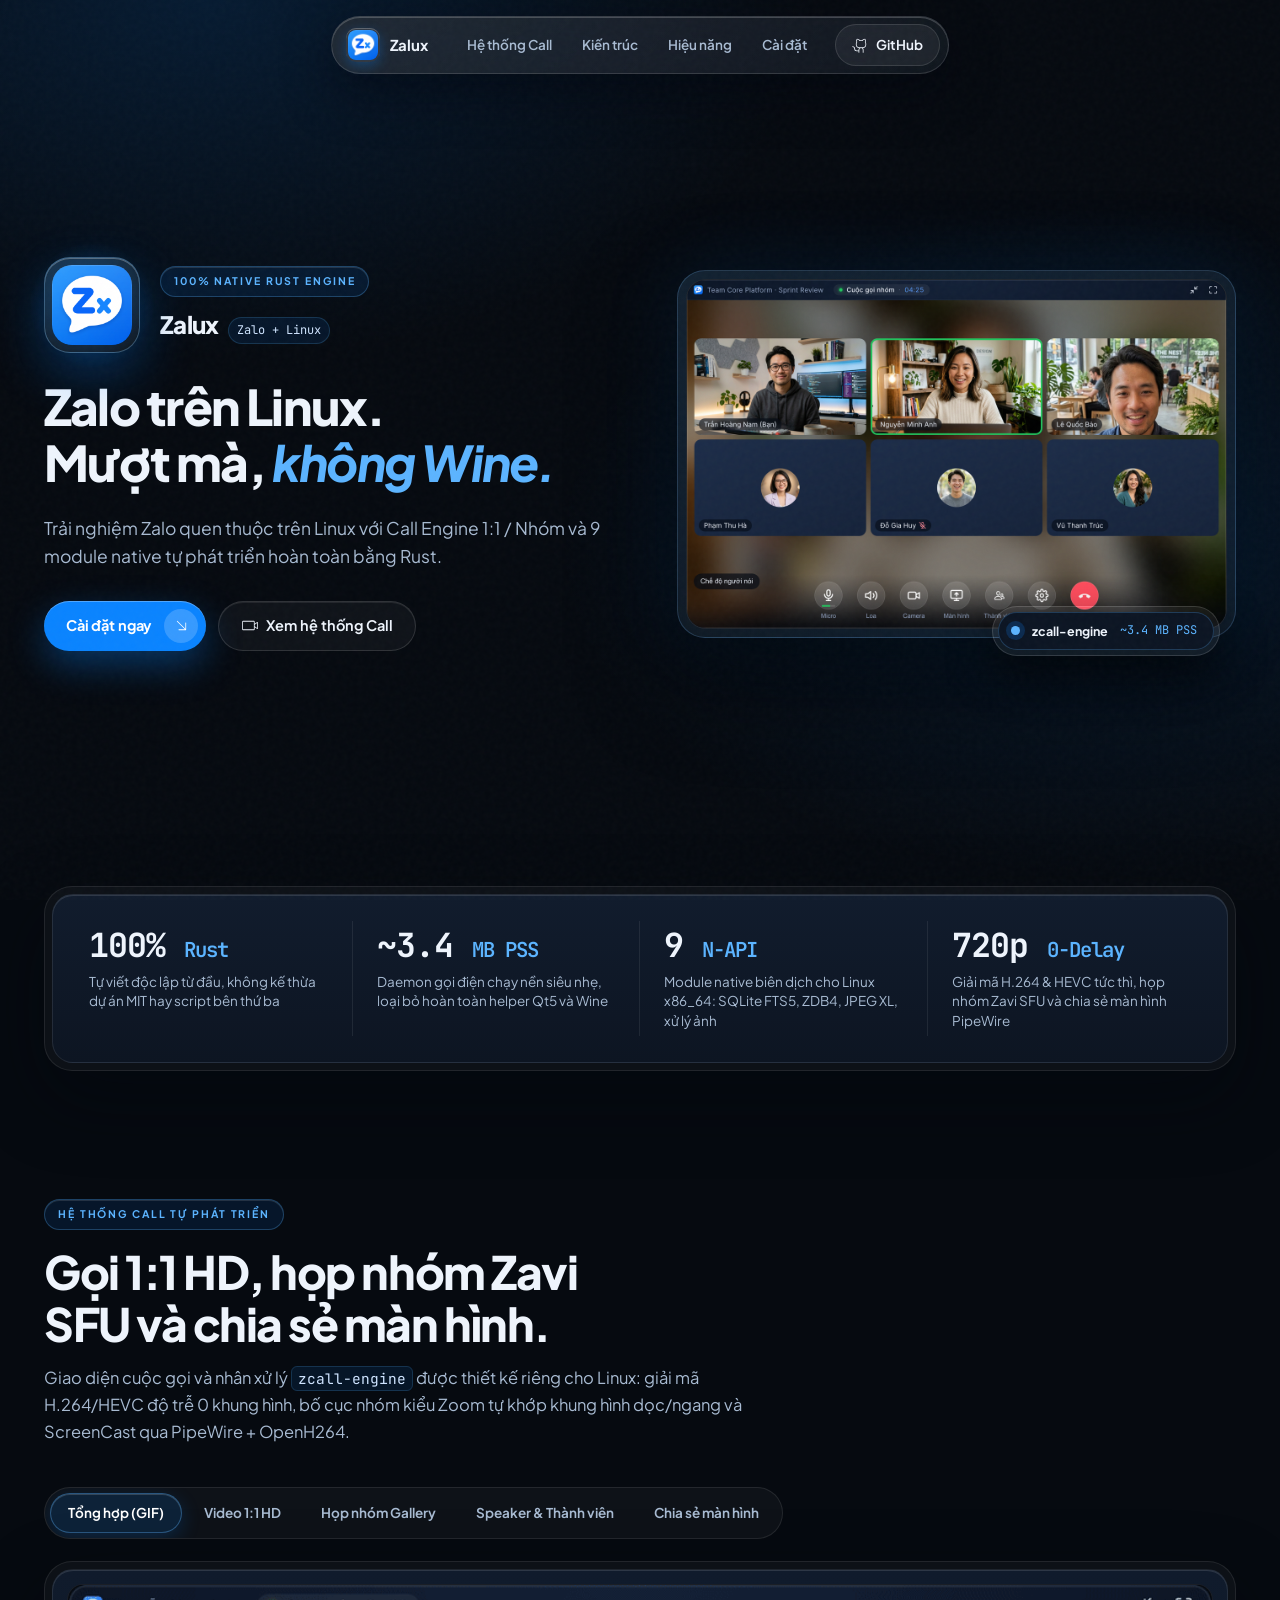
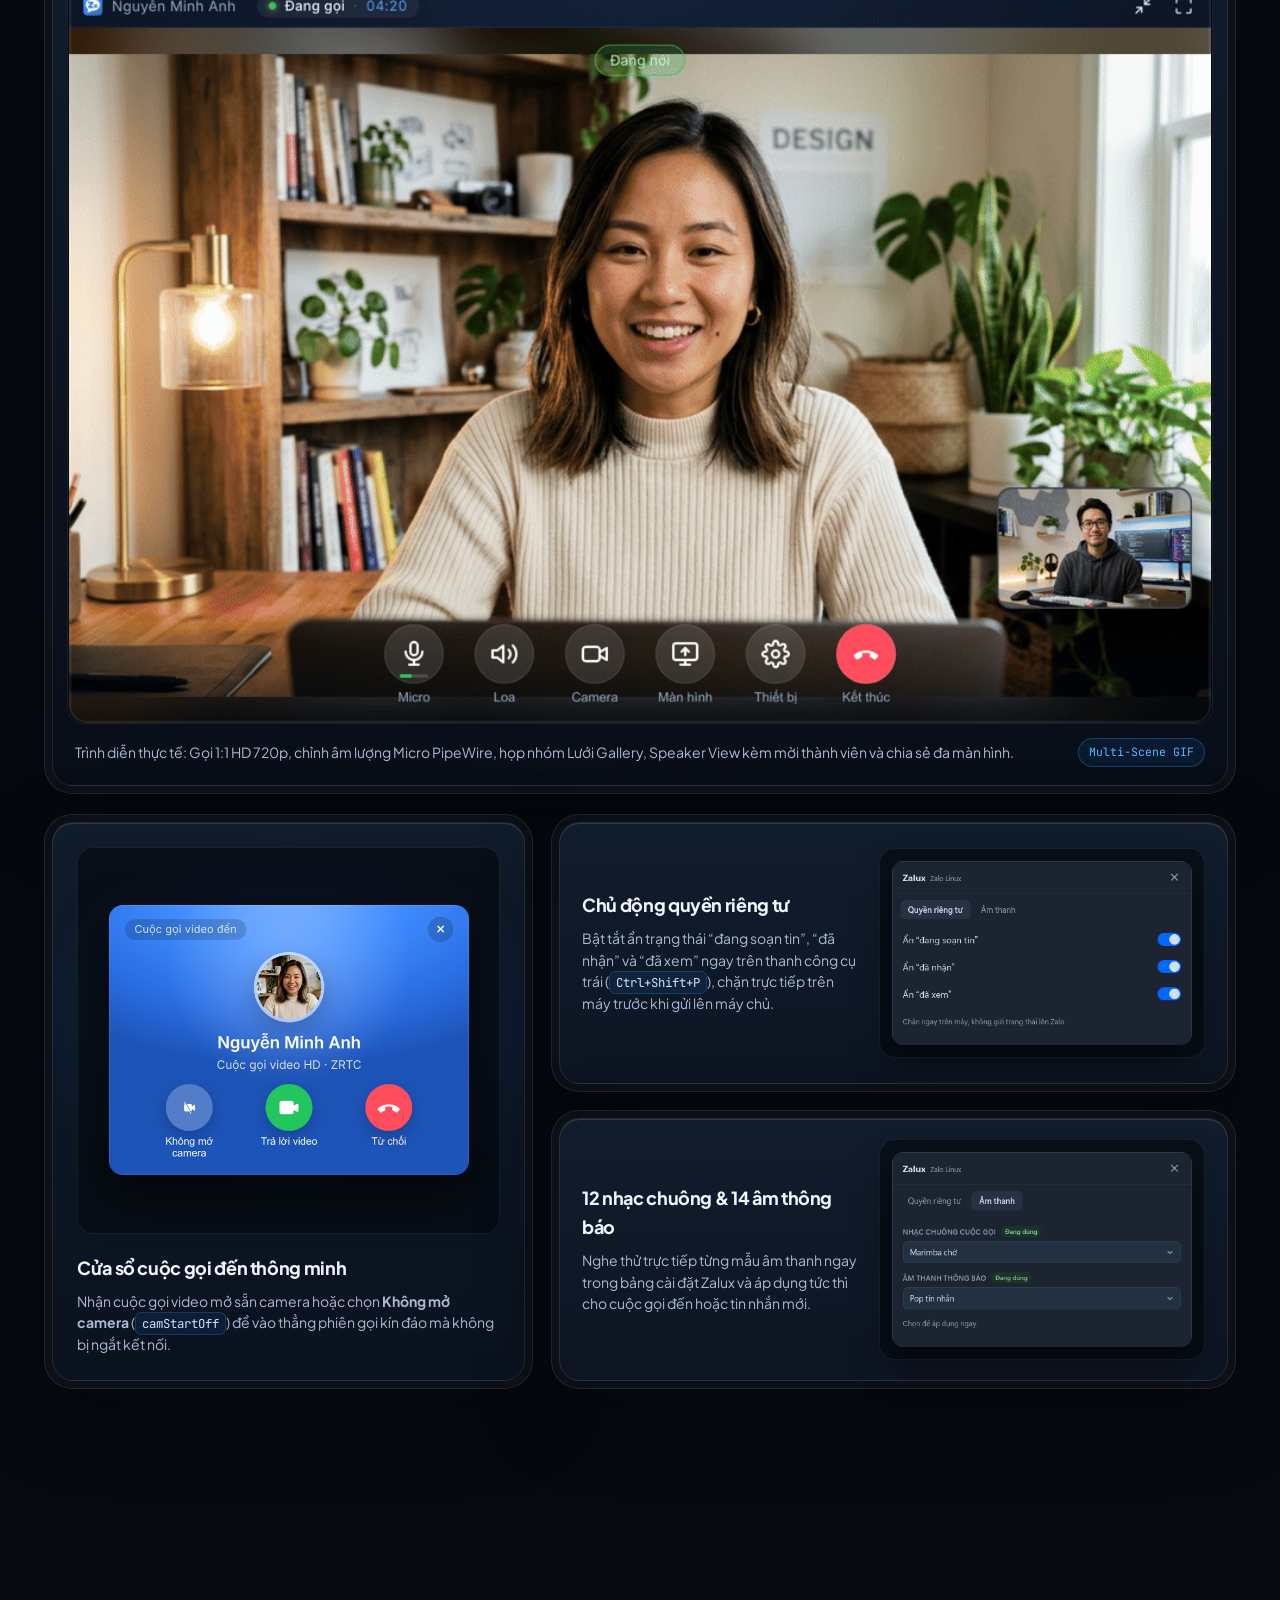
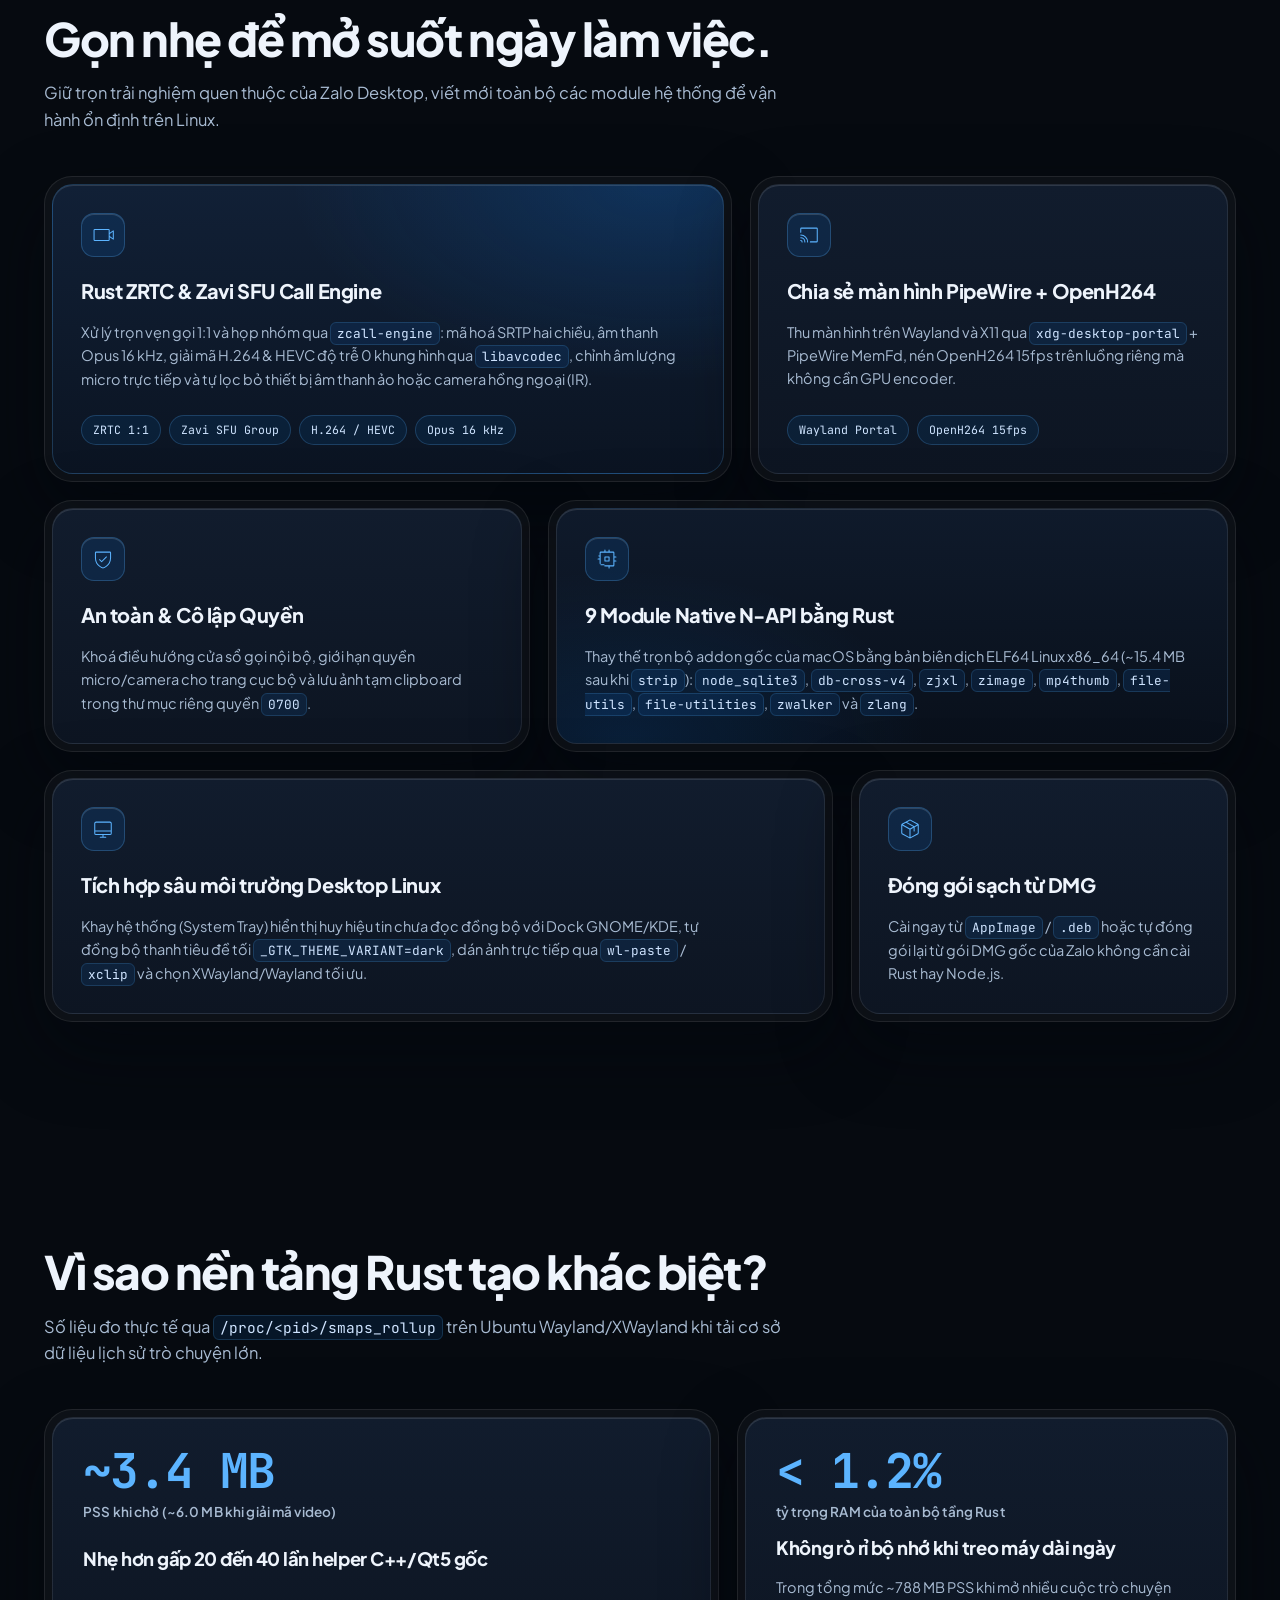
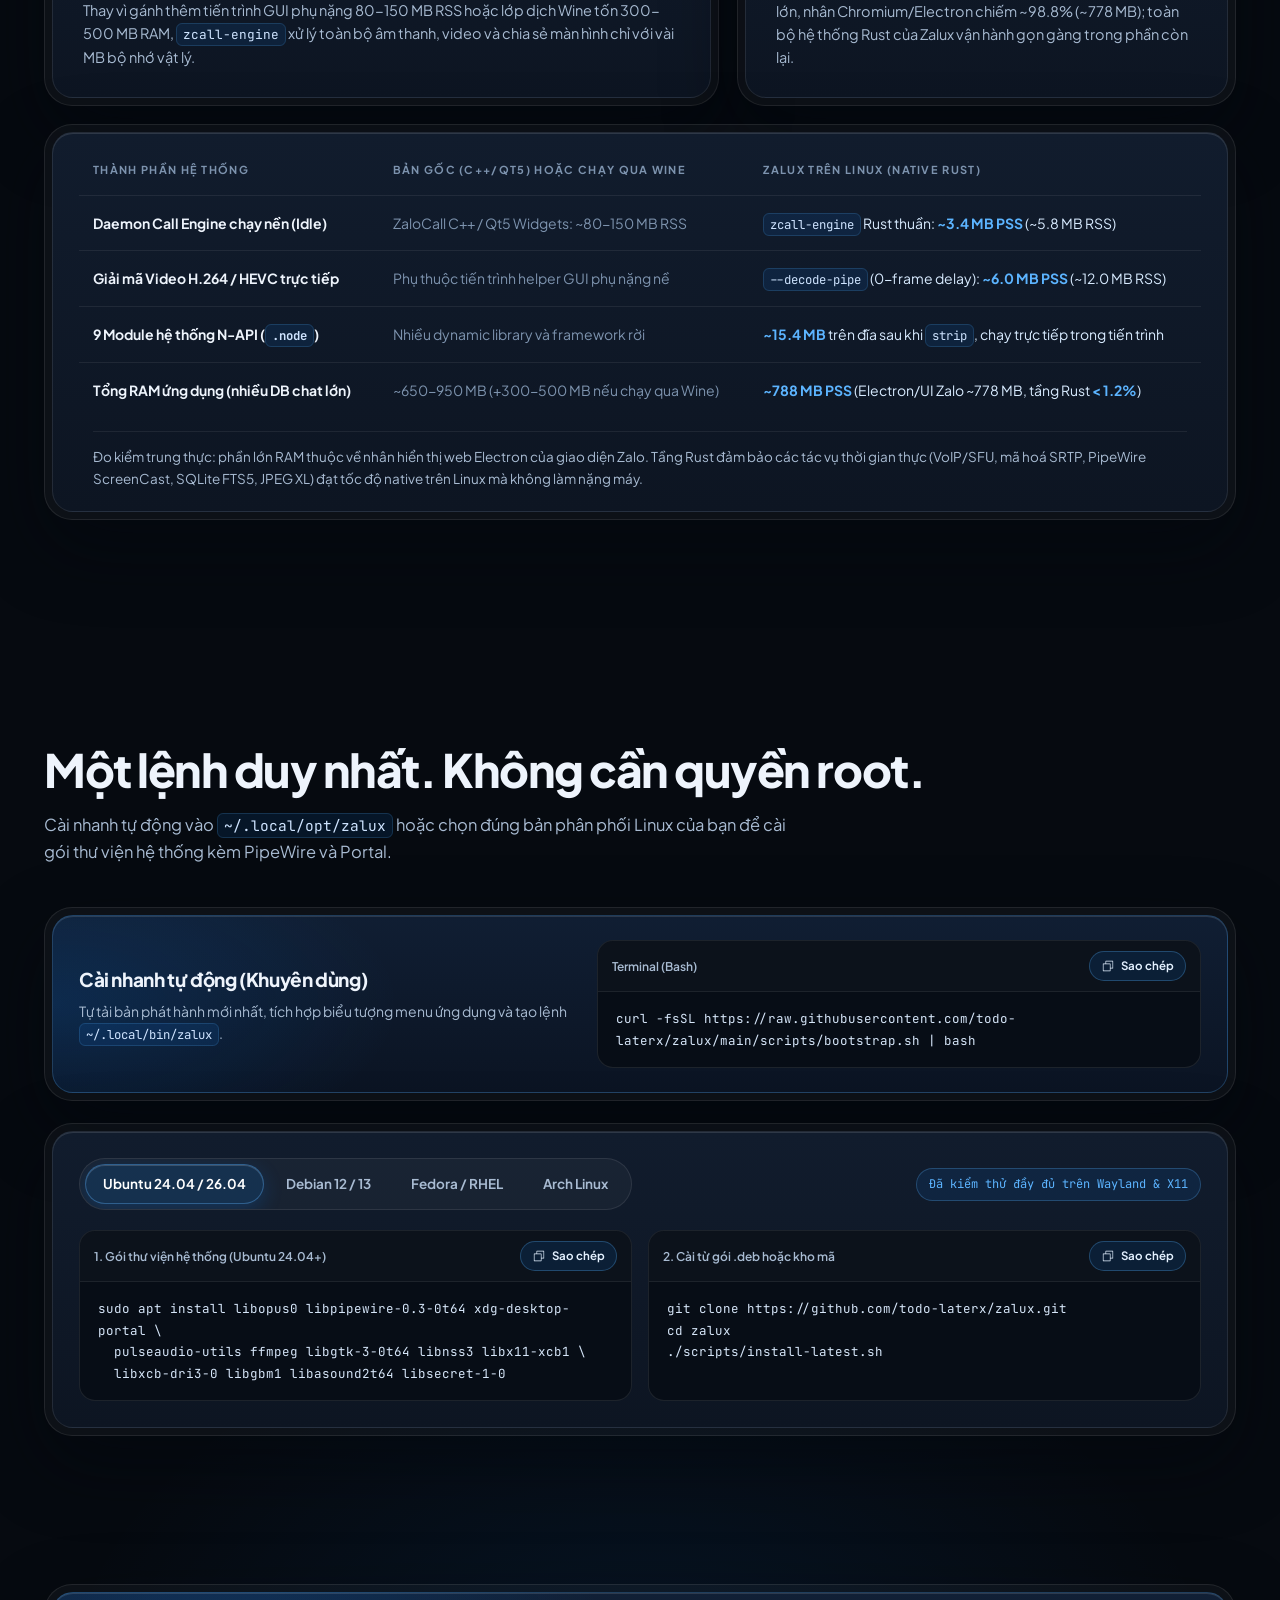
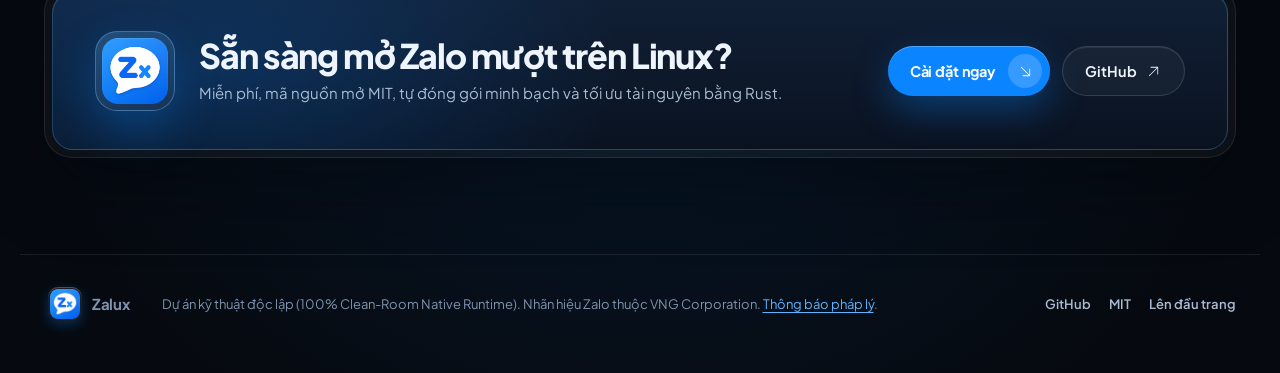
==== commit 61305a18: "docs(site,readme): remove 'chính thức' phrasing to eliminate legal risk" ====
--- a/site/index.html
+++ b/site/index.html
@@ -4,7 +4,7 @@
 <meta charset="utf-8">
 <meta name="viewport" content="width=device-width, initial-scale=1">
 <title>Zalux: Zalo trên Linux với Native Rust Engine</title>
-<meta name="description" content="Zalux đưa giao diện Zalo chính thức chạy native trên Linux với Rust ZRTC 1:1 & Zavi SFU Group Call Engine tự phát triển (~3.4 MB PSS), chia sẻ màn hình PipeWire/OpenH264 và 9 module N-API.">
+<meta name="description" content="Zalux đưa Zalo chạy native trên Linux với Rust ZRTC 1:1 & Zavi SFU Group Call Engine tự phát triển (~3.4 MB PSS), chia sẻ màn hình PipeWire/OpenH264 và 9 module N-API.">
 <meta property="og:title" content="Zalux: Zalo trên Linux với Native Rust Engine">
 <meta property="og:description" content="Gọi 1:1 HD, họp nhóm Zavi SFU kiểu Zoom, chia sẻ màn hình PipeWire và 9 module Rust N-API (~3.4 MB PSS). Tự phát triển độc lập, không Wine.">
 <meta property="og:image" content="assets/call-group-gallery.png">
@@ -68,7 +68,7 @@
       </div>
 
       <h1>Zalo trên Linux.<br>Mượt mà, <em>không Wine.</em></h1>
-      <p class="lede">Giao diện Zalo chính thức kết hợp Call Engine 1:1 / Nhóm và 9 module native tự phát triển hoàn toàn bằng Rust.</p>
+      <p class="lede">Trải nghiệm Zalo quen thuộc trên Linux với Call Engine 1:1 / Nhóm và 9 module native tự phát triển hoàn toàn bằng Rust.</p>
 
       <div class="actions">
         <a class="btn-island" href="#install">
@@ -280,7 +280,7 @@
             <svg viewBox="0 0 256 256" fill="currentColor"><path d="M222.72,67.91l-88-48.18a13.9,13.9,0,0,0-13.44,0l-88,48.18A14,14,0,0,0,26,80.18v95.64a14,14,0,0,0,7.28,12.27l88,48.18a13.92,13.92,0,0,0,13.44,0l88-48.18A14,14,0,0,0,230,175.82V80.18A14,14,0,0,0,222.72,67.91ZM127,30.25a2,2,0,0,1,1.92,0L212.51,76,178.57,94.57,94.05,48.31ZM122,223,39,177.57a2,2,0,0,1-1-1.75V86.66l84,46ZM43.49,76,81.56,55.15l84.51,46.26L128,122.24ZM218,175.82a2,2,0,0,1-1,1.75h0L134,223V132.64l36-19.71V152a6,6,0,0,0,12,0V106.37l36-19.71Z"/></svg>
           </span>
           <h3>Đóng gói sạch từ DMG</h3>
-          <p>Cài ngay từ <code>AppImage</code> / <code>.deb</code> hoặc tự đóng gói lại từ bộ cài DMG chính thức không cần cài Rust hay Node.js.</p>
+          <p>Cài ngay từ <code>AppImage</code> / <code>.deb</code> hoặc tự đóng gói lại từ gói DMG gốc của Zalo không cần cài Rust hay Node.js.</p>
         </div>
       </article>
     </div>
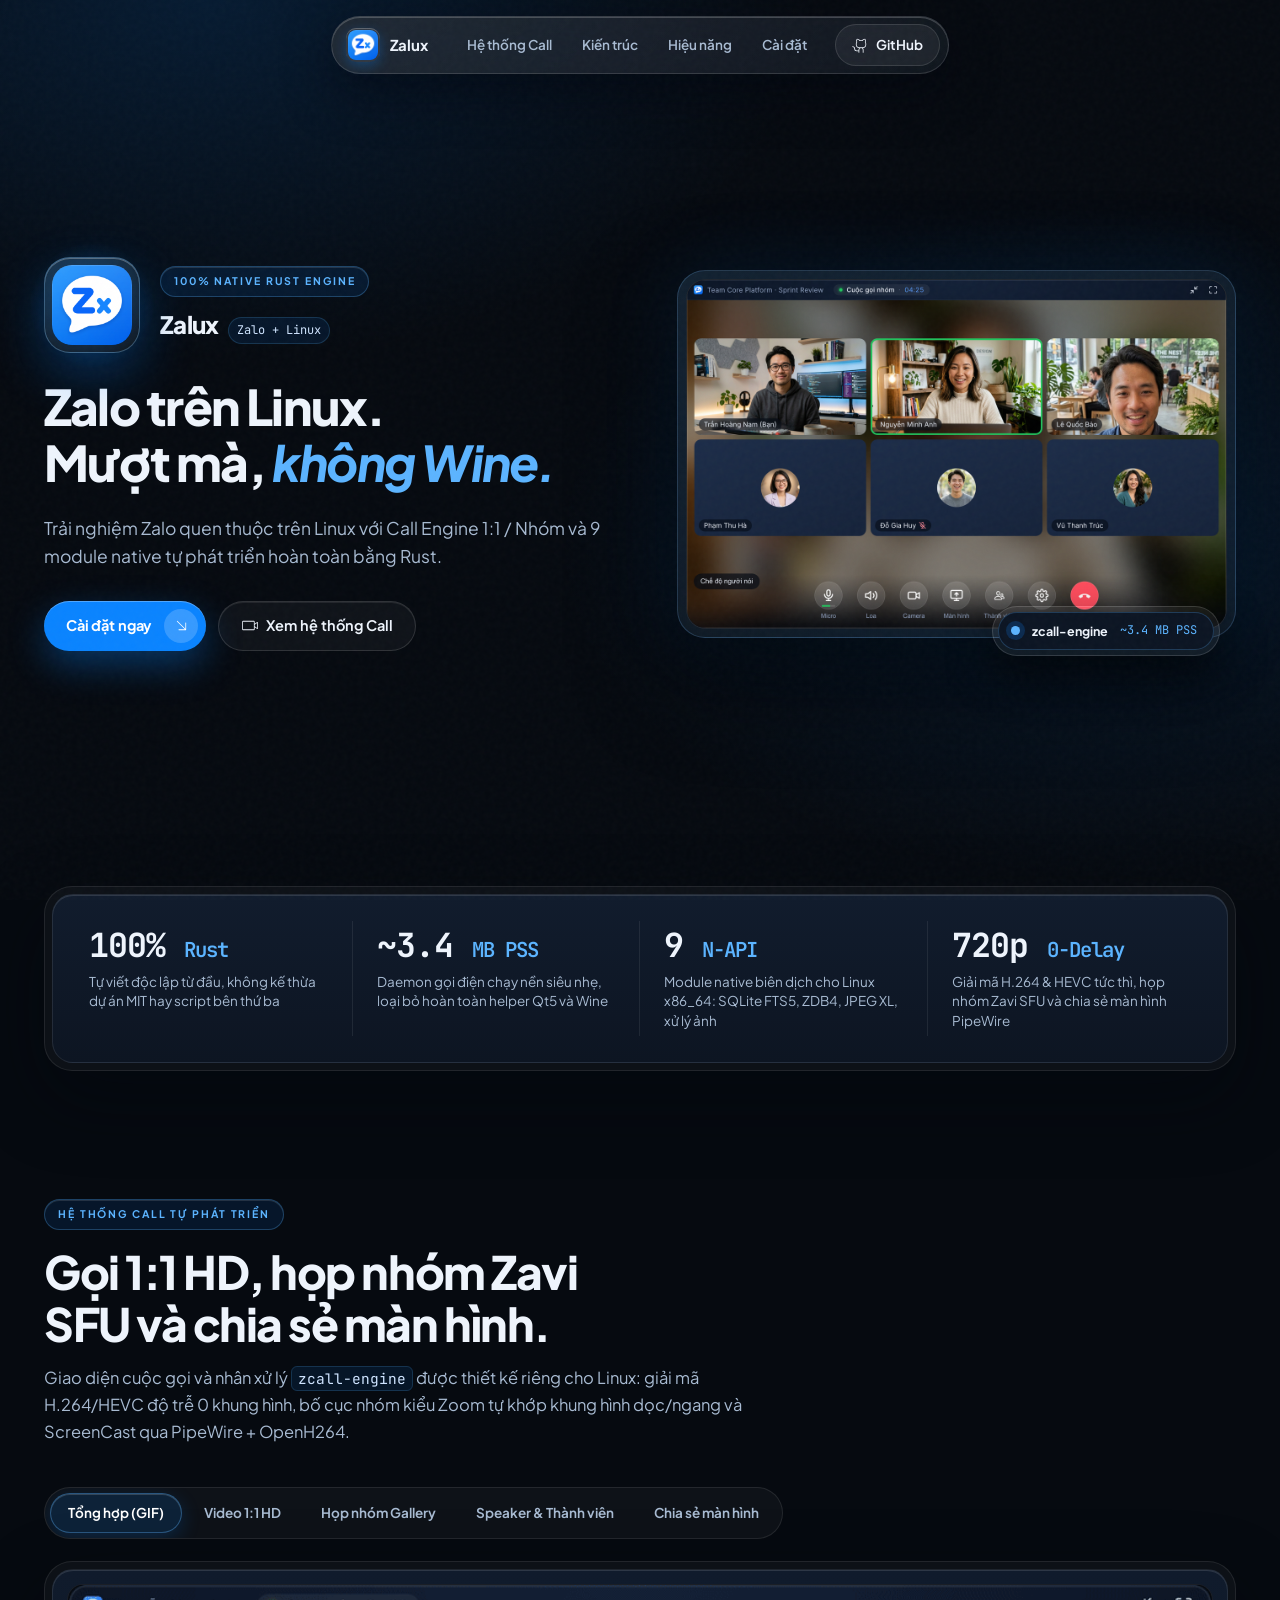
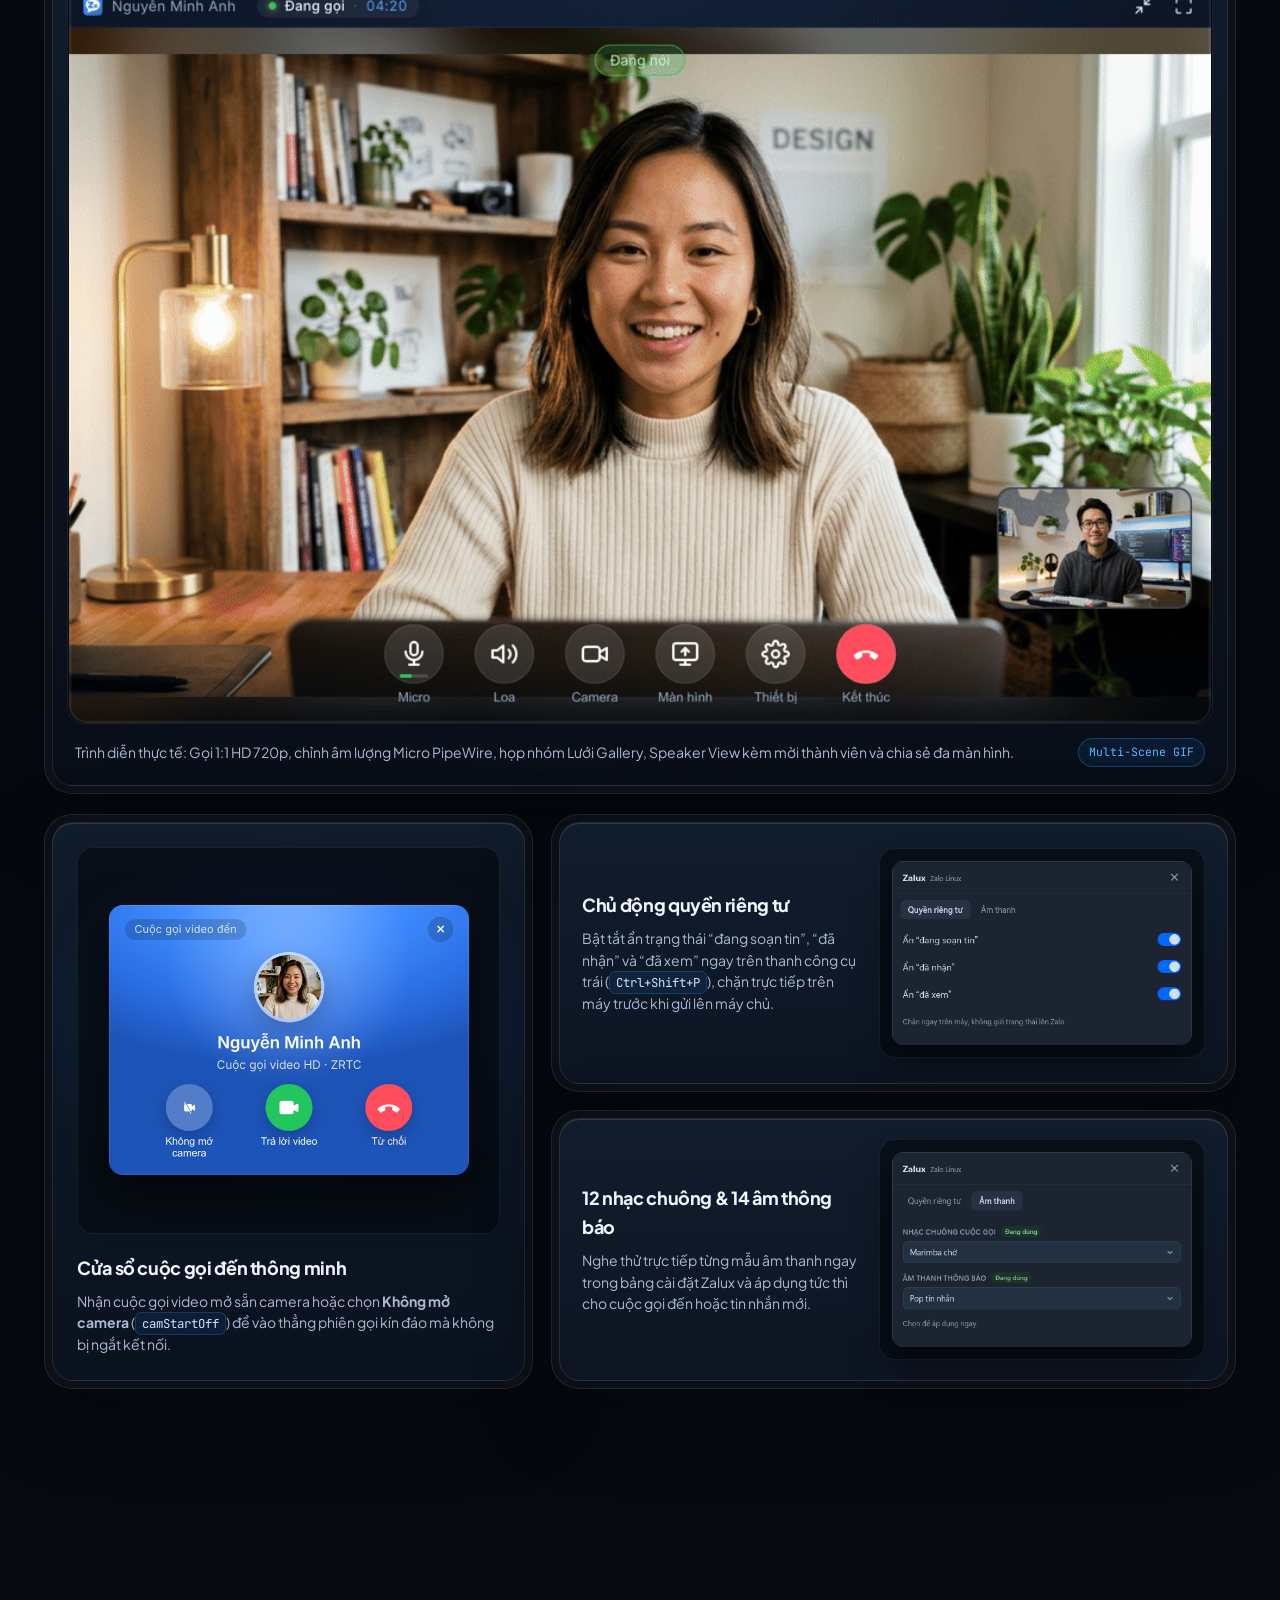
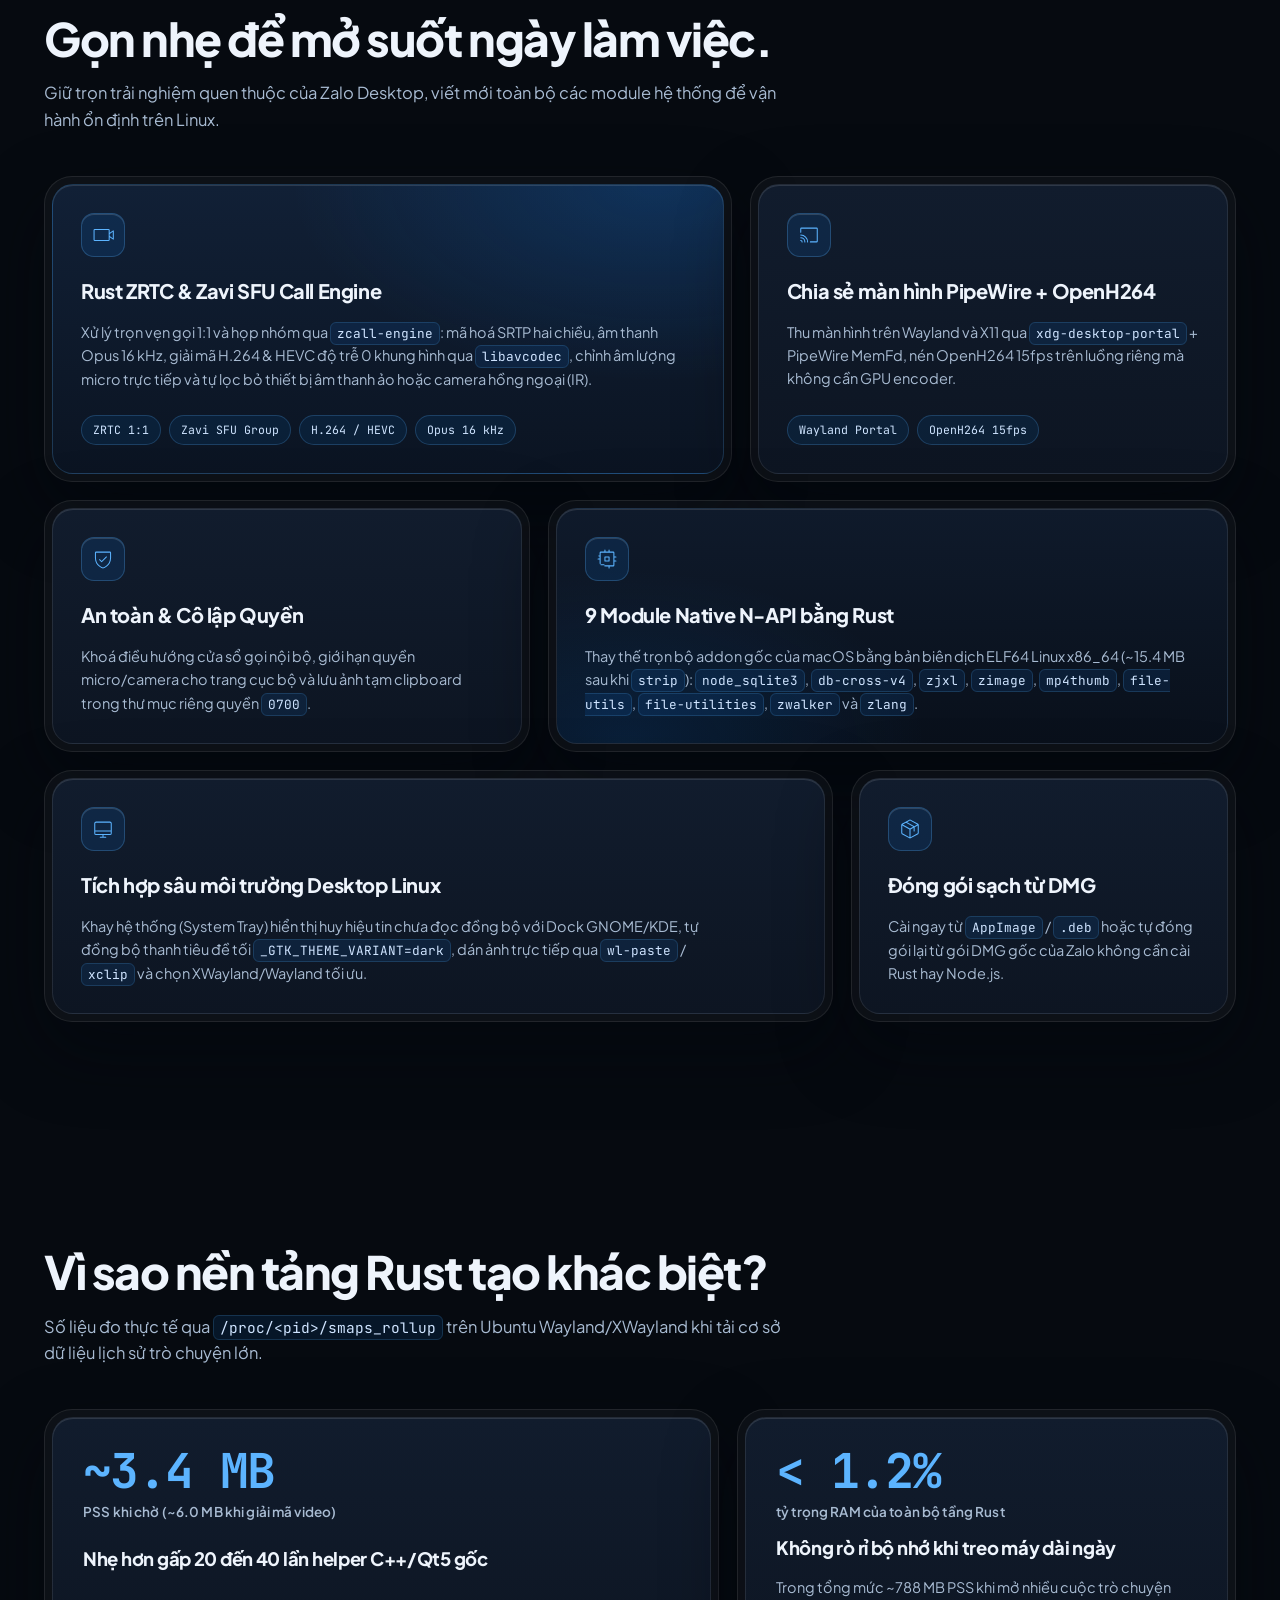
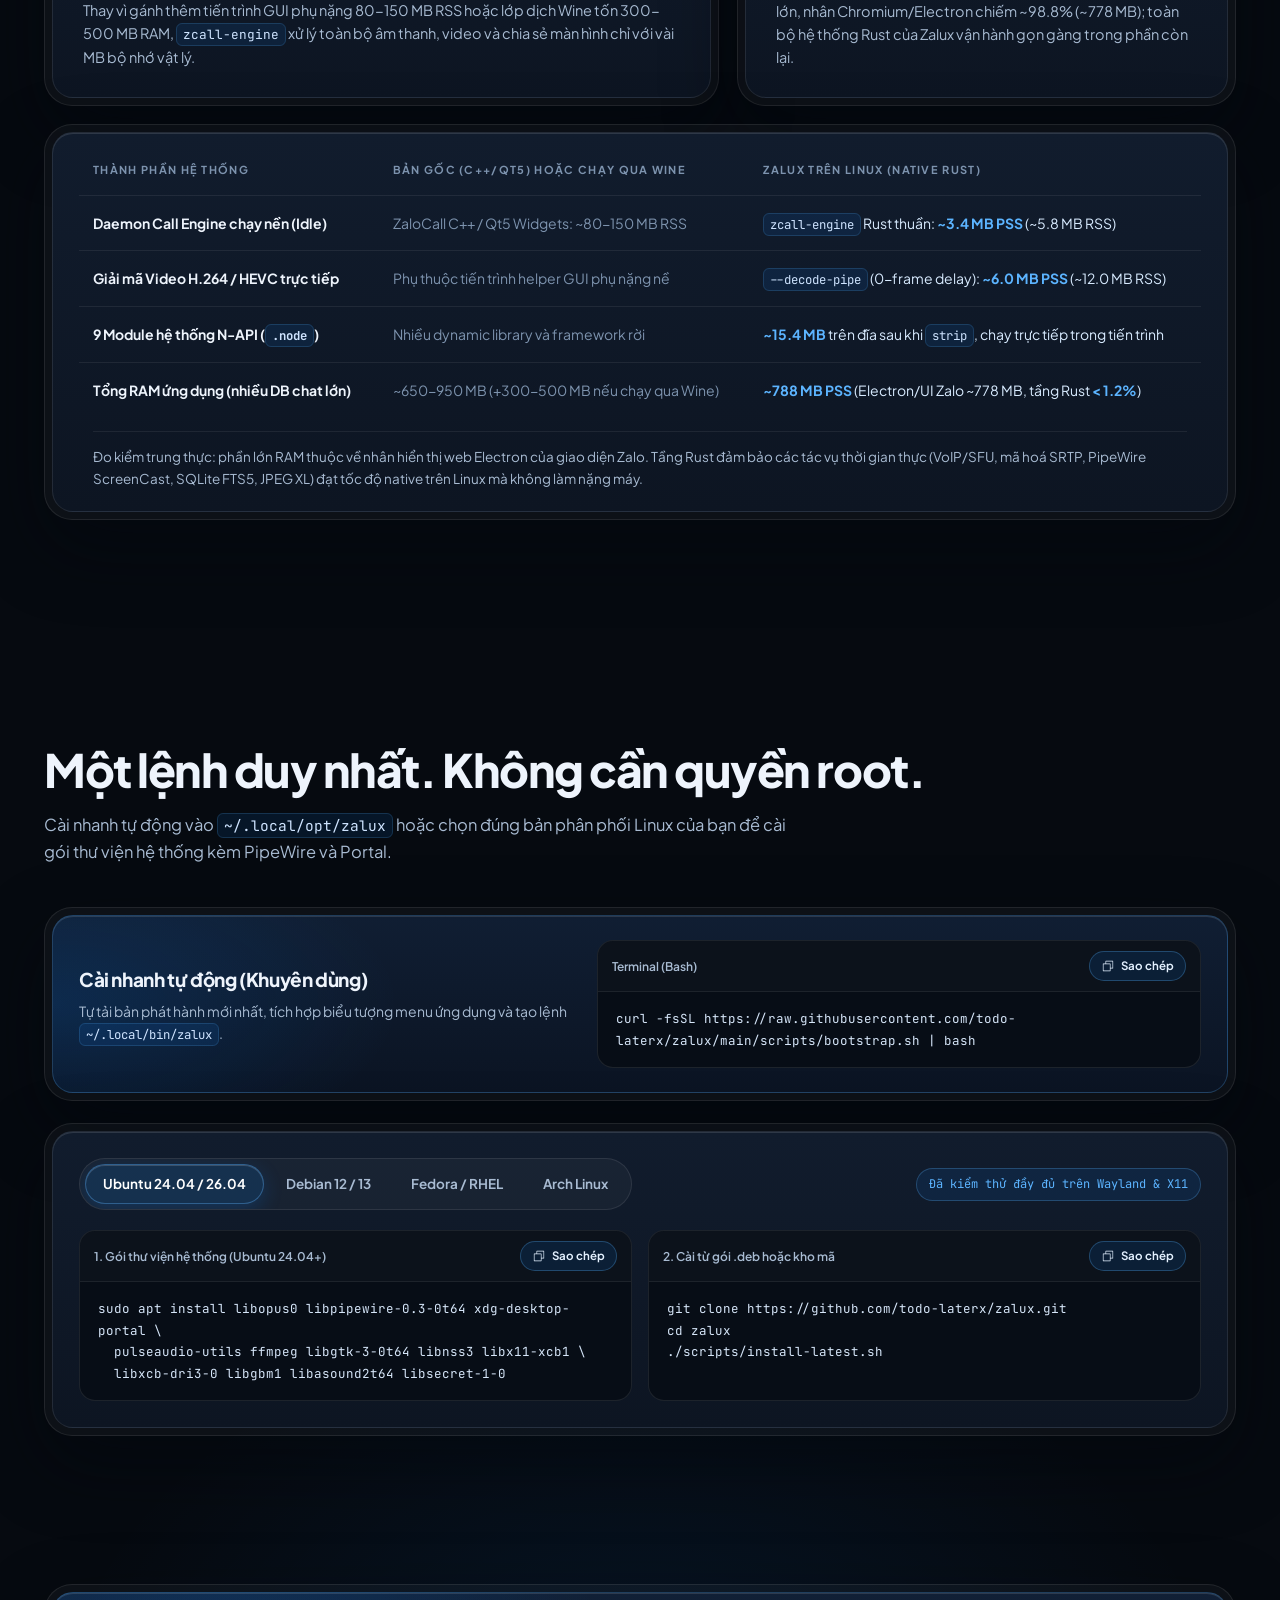
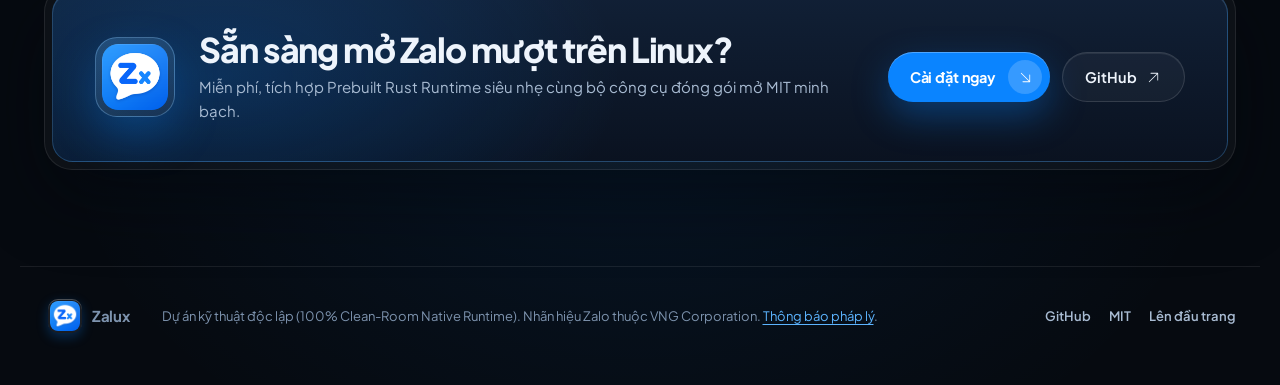
==== commit e6f53404: "docs,pkg: clarify prebuilt Rust runtime model, sync .SRCINFO & fix .deb root dir mode" ====
--- a/site/index.html
+++ b/site/index.html
@@ -517,7 +517,7 @@
           </div>
           <div class="closing-copy">
             <h2>Sẵn sàng mở Zalo mượt trên Linux?</h2>
-            <p>Miễn phí, mã nguồn mở MIT, tự đóng gói minh bạch và tối ưu tài nguyên bằng Rust.</p>
+            <p>Miễn phí, tích hợp Prebuilt Rust Runtime siêu nhẹ cùng bộ công cụ đóng gói mở MIT minh bạch.</p>
           </div>
         </div>
         <div class="closing-actions">
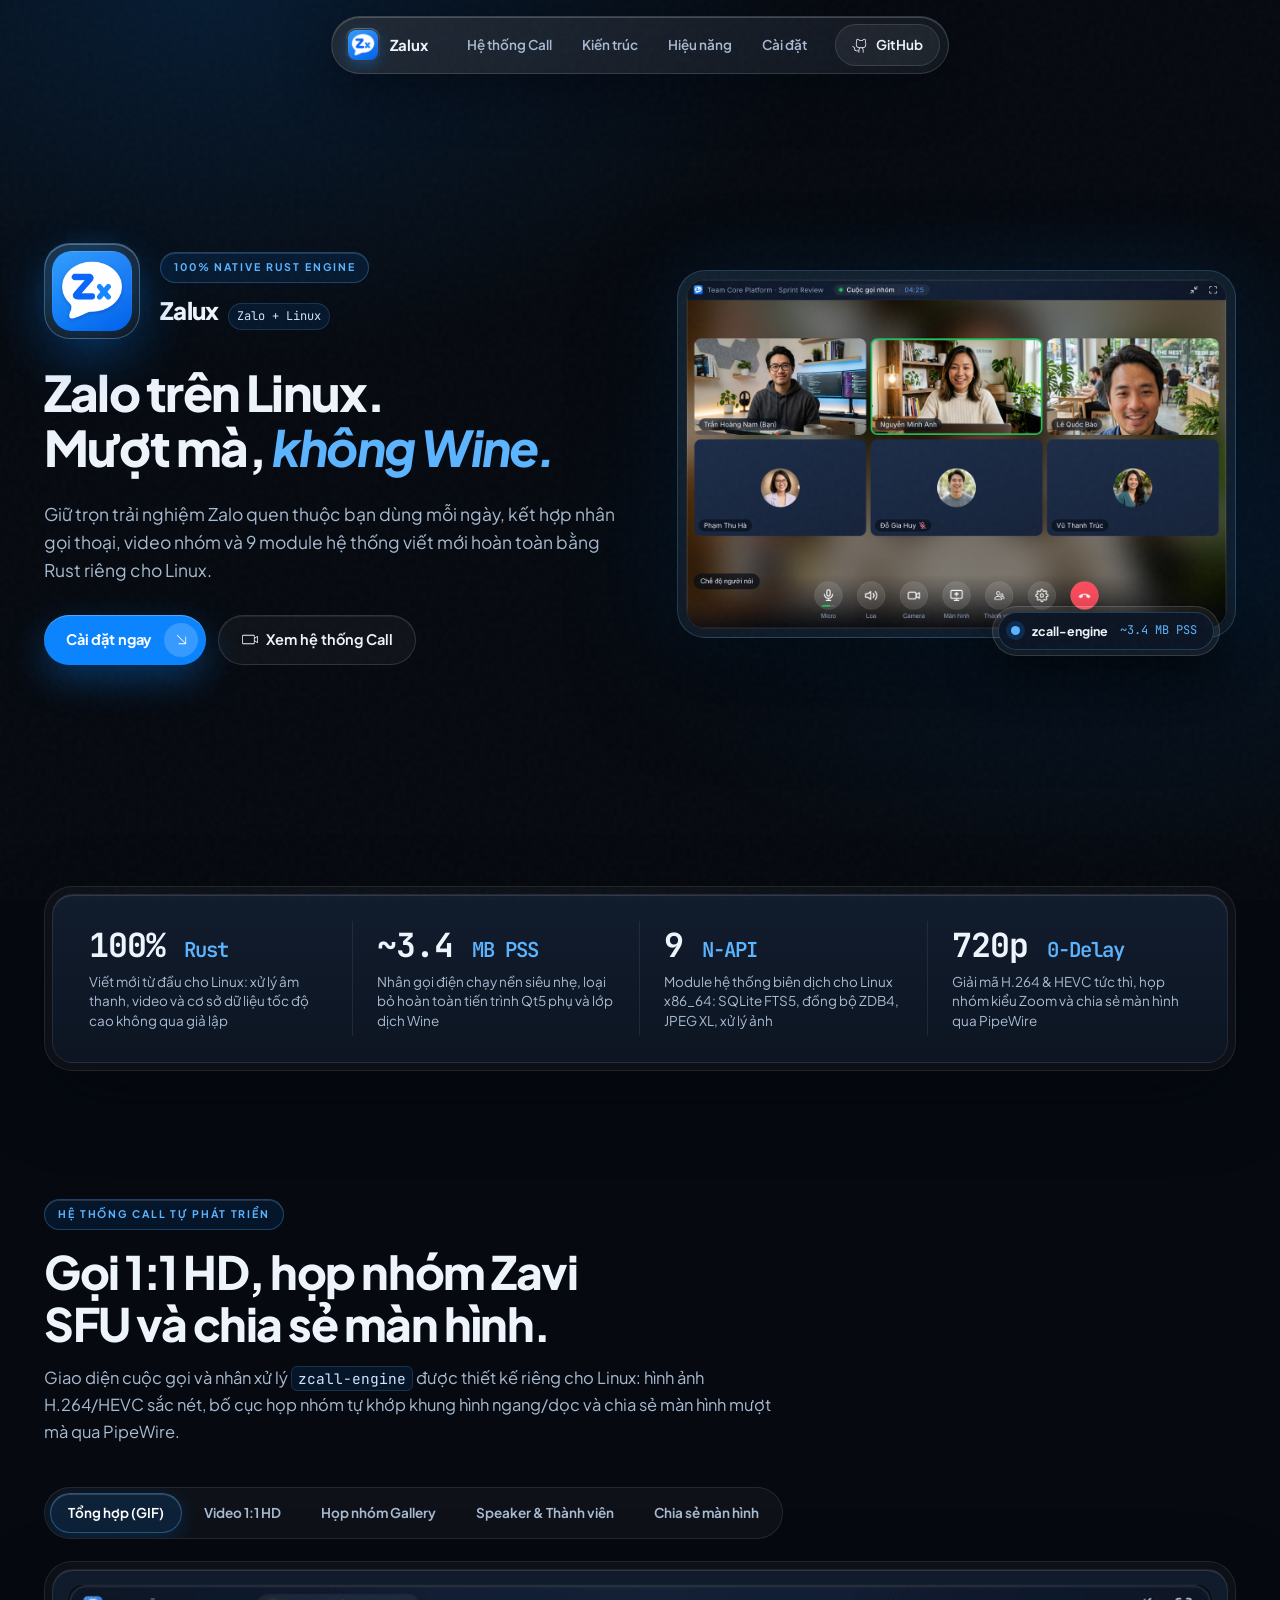
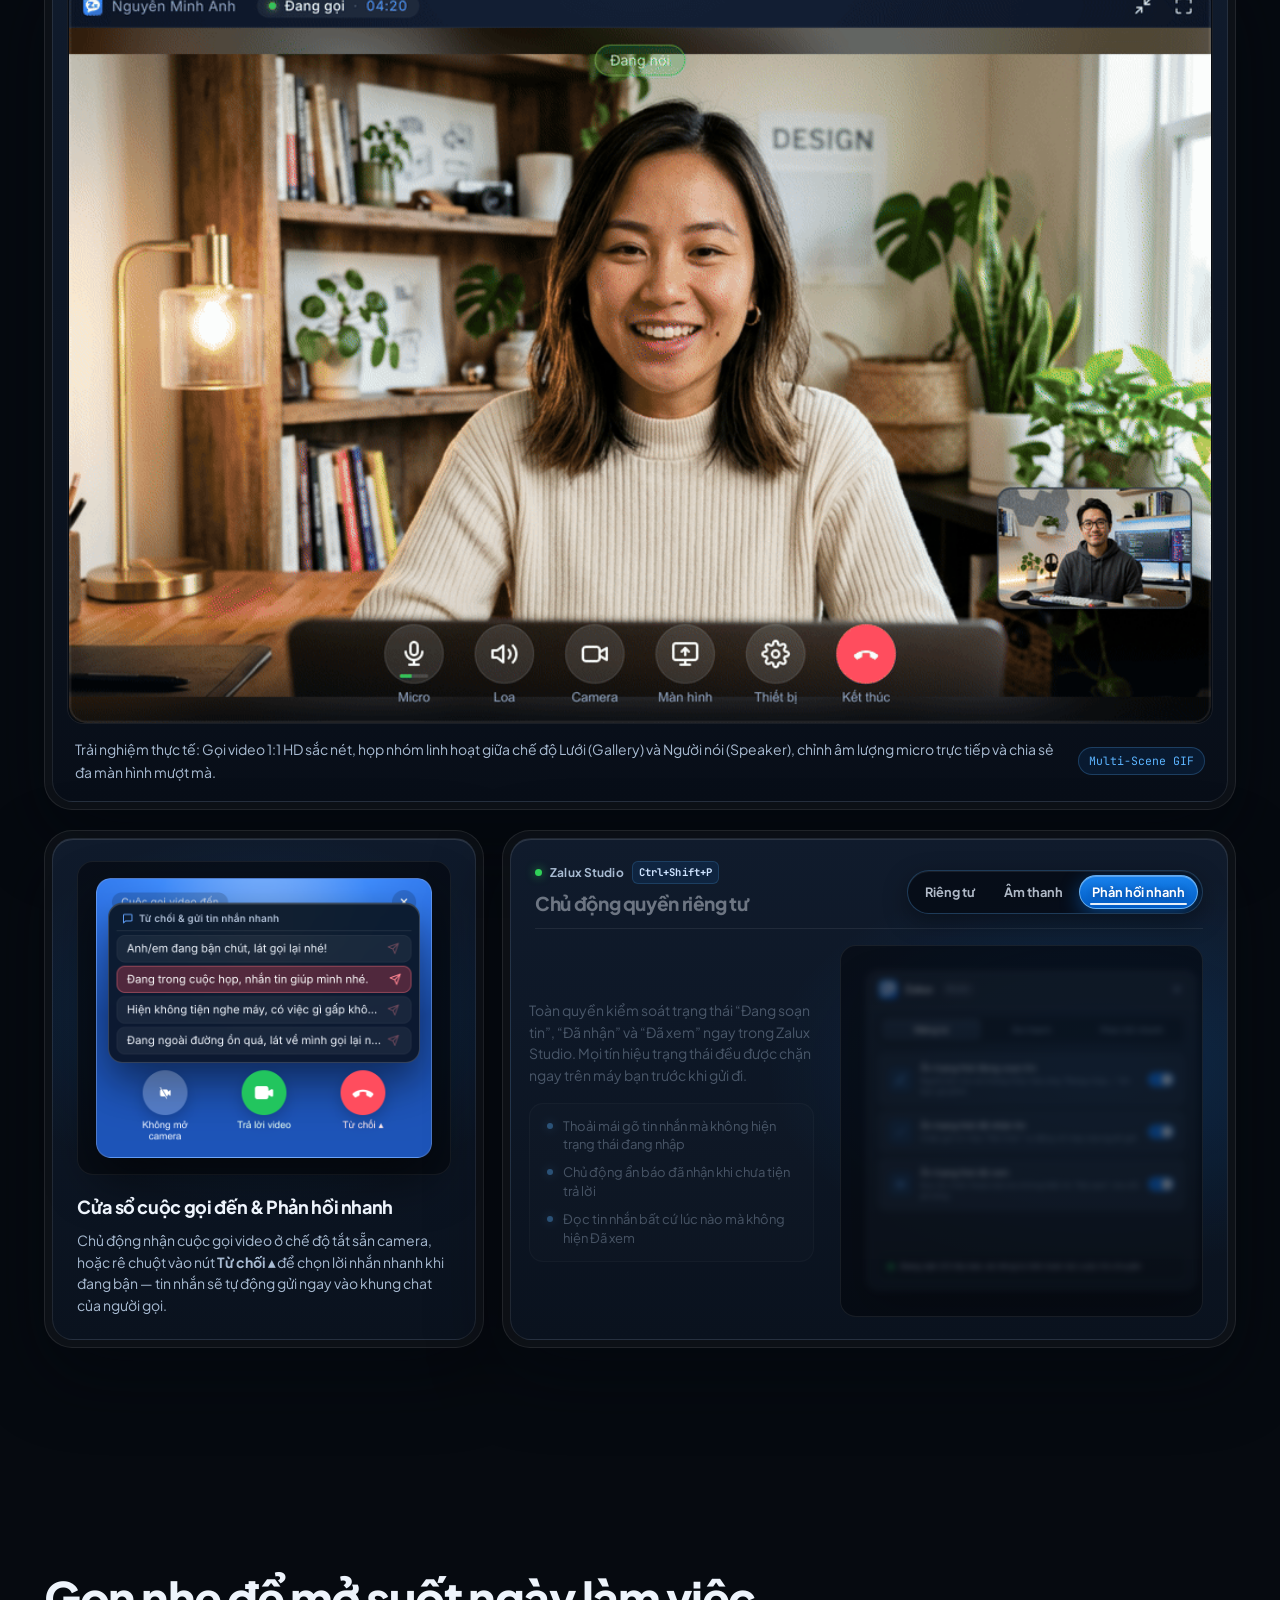
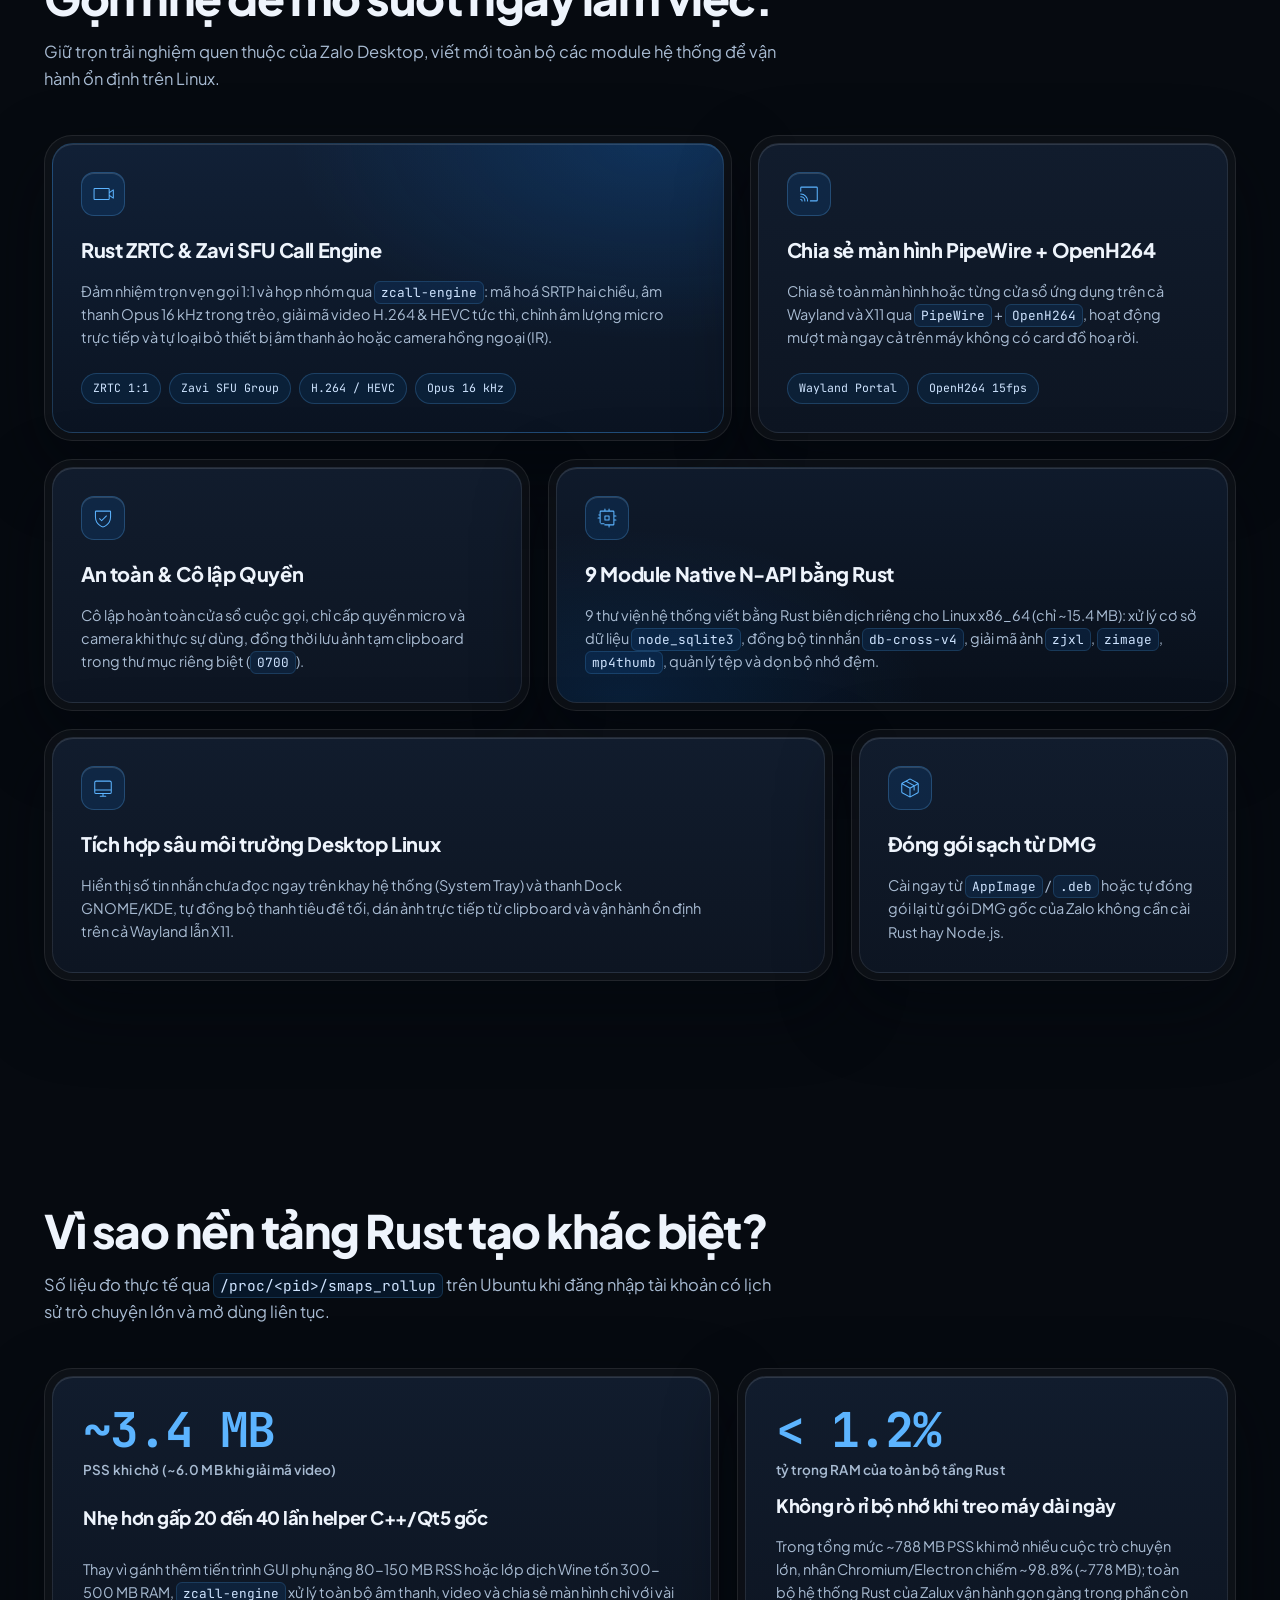
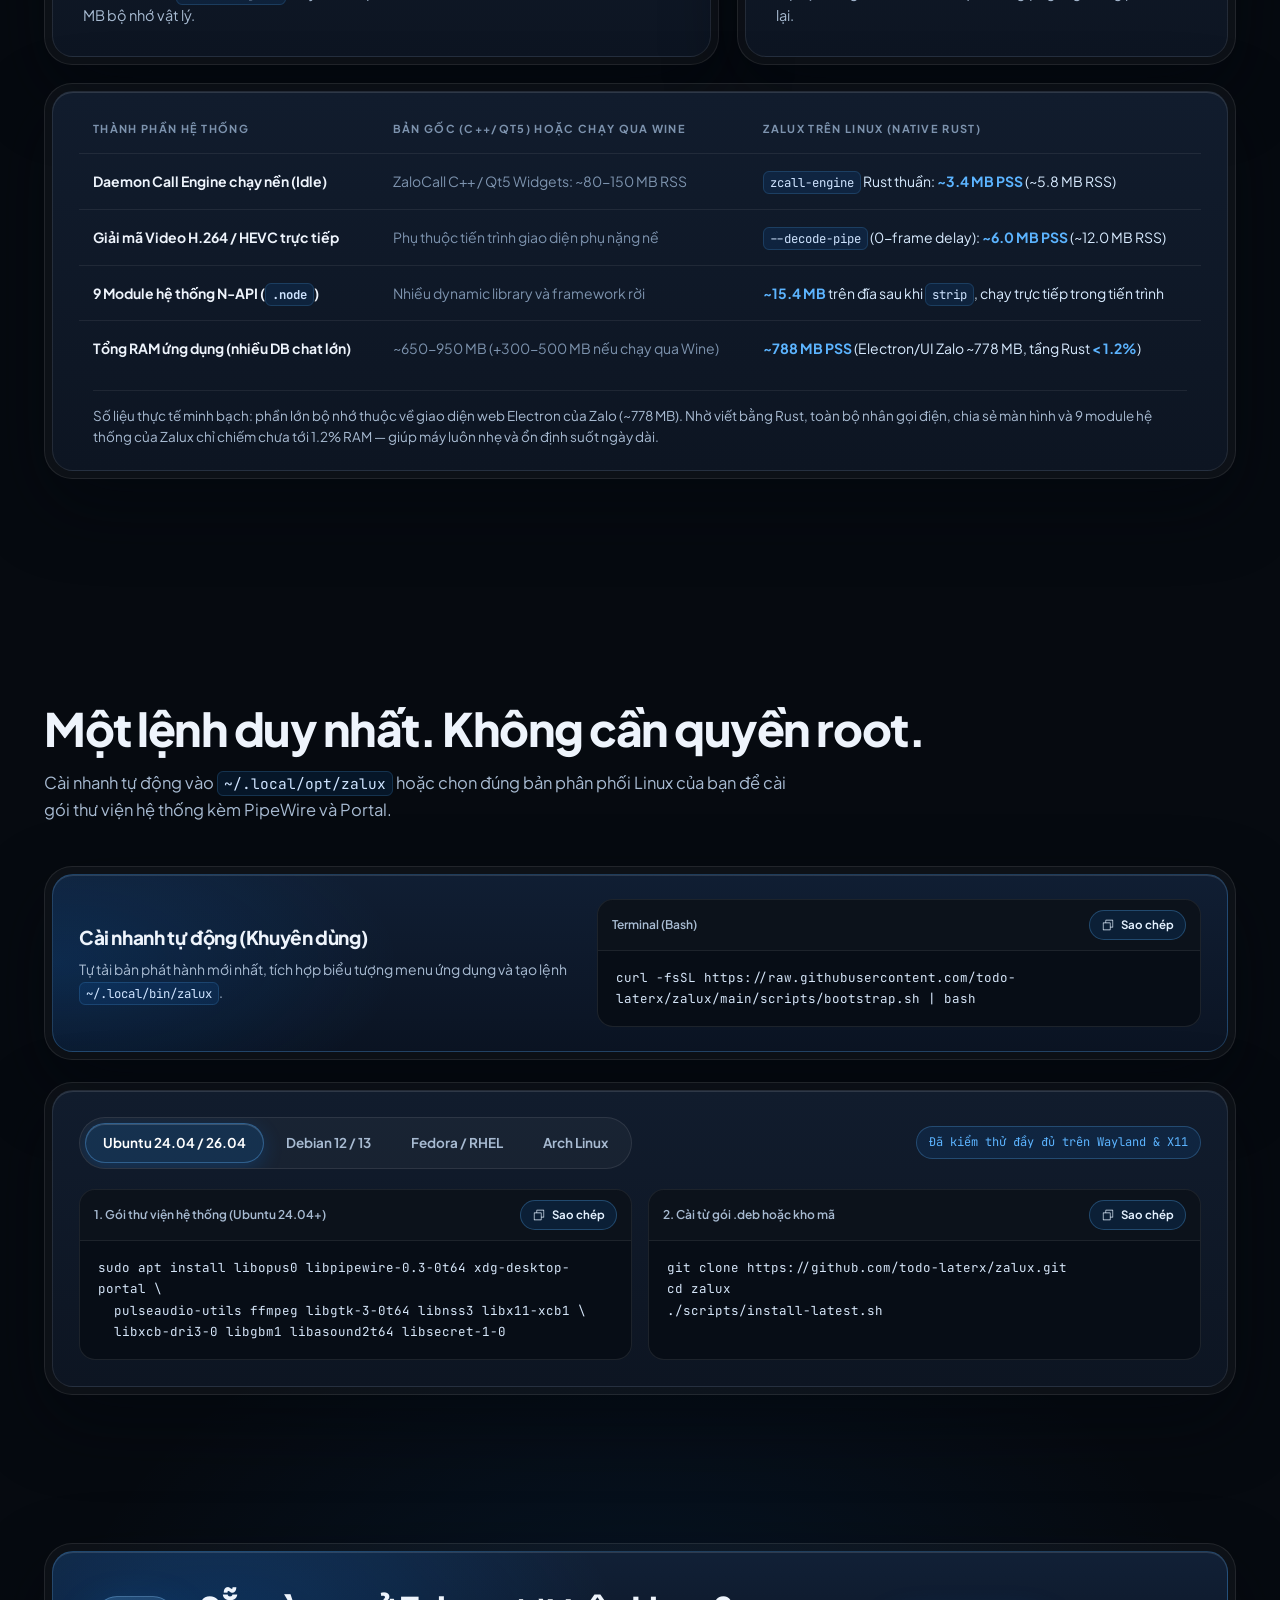
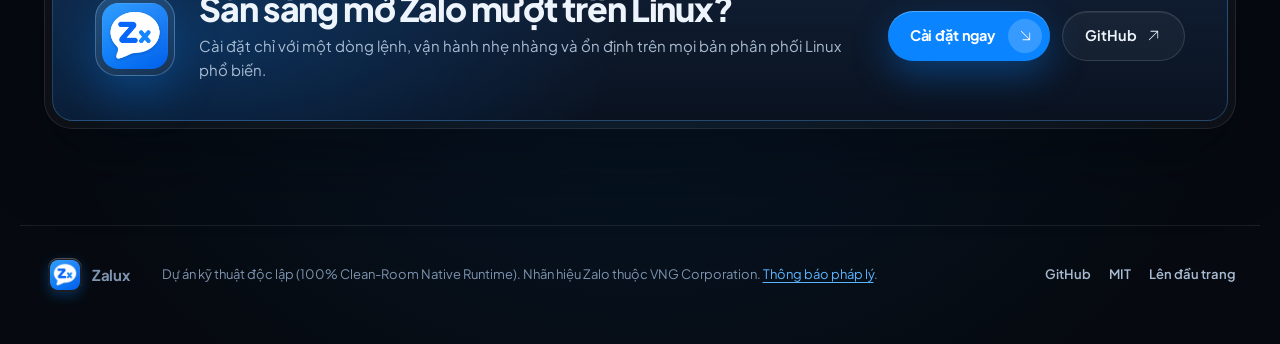
==== commit 189f27a6: "feat(zcall,studio,site): add Quick Reply on call reject, redesign Zalux Studio & sync runtime" ====
--- a/site/index.html
+++ b/site/index.html
@@ -68,7 +68,7 @@
       </div>
 
       <h1>Zalo trên Linux.<br>Mượt mà, <em>không Wine.</em></h1>
-      <p class="lede">Trải nghiệm Zalo quen thuộc trên Linux với Call Engine 1:1 / Nhóm và 9 module native tự phát triển hoàn toàn bằng Rust.</p>
+      <p class="lede">Giữ trọn trải nghiệm Zalo quen thuộc bạn dùng mỗi ngày, kết hợp nhân gọi thoại, video nhóm và 9 module hệ thống viết mới hoàn toàn bằng Rust riêng cho Linux.</p>
 
       <div class="actions">
         <a class="btn-island" href="#install">
@@ -104,19 +104,19 @@
     <div class="bezel-core metrics-grid">
       <div class="metric-cell">
         <span class="metric-val">100% <em>Rust</em></span>
-        <p class="metric-label">Tự viết độc lập từ đầu, không kế thừa dự án MIT hay script bên thứ ba</p>
+        <p class="metric-label">Viết mới từ đầu cho Linux: xử lý âm thanh, video và cơ sở dữ liệu tốc độ cao không qua giả lập</p>
       </div>
       <div class="metric-cell">
         <span class="metric-val">~3.4 <em>MB PSS</em></span>
-        <p class="metric-label">Daemon gọi điện chạy nền siêu nhẹ, loại bỏ hoàn toàn helper Qt5 và Wine</p>
+        <p class="metric-label">Nhân gọi điện chạy nền siêu nhẹ, loại bỏ hoàn toàn tiến trình Qt5 phụ và lớp dịch Wine</p>
       </div>
       <div class="metric-cell">
         <span class="metric-val">9 <em>N-API</em></span>
-        <p class="metric-label">Module native biên dịch cho Linux x86_64: SQLite FTS5, ZDB4, JPEG XL, xử lý ảnh</p>
+        <p class="metric-label">Module hệ thống biên dịch cho Linux x86_64: SQLite FTS5, đồng bộ ZDB4, JPEG XL, xử lý ảnh</p>
       </div>
       <div class="metric-cell">
         <span class="metric-val">720p <em>0-Delay</em></span>
-        <p class="metric-label">Giải mã H.264 &amp; HEVC tức thì, họp nhóm Zavi SFU và chia sẻ màn hình PipeWire</p>
+        <p class="metric-label">Giải mã H.264 &amp; HEVC tức thì, họp nhóm kiểu Zoom và chia sẻ màn hình qua PipeWire</p>
       </div>
     </div>
   </section>
@@ -125,7 +125,7 @@
     <div class="section-head reveal">
       <span class="eyebrow-pill">Hệ thống Call tự phát triển</span>
       <h2>Gọi 1:1 HD, họp nhóm Zavi SFU và chia sẻ màn hình.</h2>
-      <p class="section-sub">Giao diện cuộc gọi và nhân xử lý <code>zcall-engine</code> được thiết kế riêng cho Linux: giải mã H.264/HEVC độ trễ 0 khung hình, bố cục nhóm kiểu Zoom tự khớp khung hình dọc/ngang và ScreenCast qua PipeWire + OpenH264.</p>
+      <p class="section-sub">Giao diện cuộc gọi và nhân xử lý <code>zcall-engine</code> được thiết kế riêng cho Linux: hình ảnh H.264/HEVC sắc nét, bố cục họp nhóm tự khớp khung hình ngang/dọc và chia sẻ màn hình mượt mà qua PipeWire.</p>
     </div>
 
     <div class="tabs-shell reveal">
@@ -134,23 +134,23 @@
         <button class="tab active" type="button" role="tab" aria-selected="true"
           data-shot="assets/call-showcase.gif"
           data-tag="Multi-Scene GIF"
-          data-caption="Trình diễn thực tế: Gọi 1:1 HD 720p, chỉnh âm lượng Micro PipeWire, họp nhóm Lưới Gallery, Speaker View kèm mời thành viên và chia sẻ đa màn hình.">Tổng hợp (GIF)</button>
+          data-caption="Trải nghiệm thực tế: Gọi video 1:1 HD sắc nét, họp nhóm linh hoạt giữa chế độ Lưới (Gallery) và Người nói (Speaker), chỉnh âm lượng micro trực tiếp và chia sẻ đa màn hình mượt mà.">Tổng hợp (GIF)</button>
         <button class="tab" type="button" role="tab" aria-selected="false"
           data-shot="assets/call-1v1-hd.png"
           data-tag="1280x720 @ 24fps"
-          data-caption="Gọi Video 1:1 HD: nền mờ đồng bộ khung hình, cửa sổ PiP hai chiều, đo mức micro trực tiếp và tự khôi phục luồng camera.">Video 1:1 HD</button>
+          data-caption="Gọi Video 1:1 HD: hiệu ứng nền mờ theo khung hình, cửa sổ thu nhỏ hai chiều, thanh đo âm lượng micro trực tiếp và tự động khôi phục camera khi ngắt kết nối.">Video 1:1 HD</button>
         <button class="tab" type="button" role="tab" aria-selected="false"
           data-shot="assets/call-group-gallery.png"
           data-tag="Zavi SFU Gallery"
-          data-caption="Họp nhóm chế độ Lưới: kết hợp mượt webcam PC 16:9, điện thoại dọc 9:16 và avatar thành viên cùng viền xanh nổi bật người đang nói.">Họp nhóm Gallery</button>
+          data-caption="Họp nhóm chế độ Lưới: tự động cân chỉnh khung hình ngang 16:9 của máy tính và khung hình dọc 9:16 của điện thoại, kèm viền xanh nổi bật người đang nói.">Họp nhóm Gallery</button>
         <button class="tab" type="button" role="tab" aria-selected="false"
           data-shot="assets/call-group-speaker.png"
           data-tag="Speaker + Members"
-          data-caption="Chế độ Người nói (Speaker View): ghim người nói chính, dải thumbnail phân trang tự động (1/2), danh sách thành viên và mời thêm bạn.">Speaker &amp; Thành viên</button>
+          data-caption="Chế độ Người nói (Speaker View): ghim người đang phát biểu, dải thu nhỏ tự động phân trang khi đông người, quản lý thành viên và mời thêm bạn ngay trong cuộc gọi.">Speaker &amp; Thành viên</button>
         <button class="tab" type="button" role="tab" aria-selected="false"
           data-shot="assets/call-screen-share.png"
           data-tag="PipeWire + OpenH264"
-          data-caption="Chia sẻ màn hình Linux: ưu tiên xdg-desktop-portal + PipeWire + OpenH264 native trong Rust, kèm hộp chọn đa màn hình có ảnh xem trước.">Chia sẻ màn hình</button>
+          data-caption="Chia sẻ màn hình trên Linux: kết hợp PipeWire và bộ mã hoá OpenH264 chạy độc lập trong Rust, đi kèm hộp chọn màn hình và cửa sổ có ảnh xem trước trực quan.">Chia sẻ màn hình</button>
       </div>
     </div>
 
@@ -160,7 +160,7 @@
           <img id="showcaseImg" src="assets/call-showcase.gif" alt="Trình diễn hệ thống gọi điện Zalux" width="960" height="620" loading="eager">
         </div>
         <figcaption class="cinema-caption">
-          <span id="showcaseCaption">Trình diễn thực tế: Gọi 1:1 HD 720p, chỉnh âm lượng Micro PipeWire, họp nhóm Lưới Gallery, Speaker View kèm mời thành viên và chia sẻ đa màn hình.</span>
+          <span id="showcaseCaption">Trải nghiệm thực tế: Gọi video 1:1 HD sắc nét, họp nhóm linh hoạt giữa chế độ Lưới (Gallery) và Người nói (Speaker), chỉnh âm lượng micro trực tiếp và chia sẻ đa màn hình mượt mà.</span>
           <span class="cinema-caption-tag" id="showcaseTag">Multi-Scene GIF</span>
         </figcaption>
       </div>
@@ -170,40 +170,85 @@
       <article class="bezel companion-incoming reveal">
         <div class="bezel-core">
           <div class="ui-stage">
-            <img src="assets/call-incoming.png" alt="Cửa sổ cuộc gọi video đến với nút Không mở camera" width="640" height="480" loading="lazy">
+            <img src="assets/call-incoming.png" alt="Cửa sổ cuộc gọi video đến với menu Từ chối & gửi tin nhắn nhanh và nút Không mở camera" width="720" height="600" loading="lazy">
           </div>
           <div class="companion-copy">
-            <h3>Cửa sổ cuộc gọi đến thông minh</h3>
-            <p>Nhận cuộc gọi video mở sẵn camera hoặc chọn <strong>Không mở camera</strong> (<code>camStartOff</code>) để vào thẳng phiên gọi kín đáo mà không bị ngắt kết nối.</p>
-          </div>
-        </div>
-      </article>
-
-      <div class="companion-stack">
-        <article class="bezel companion-row reveal">
-          <div class="bezel-core">
-            <div class="companion-copy">
-              <h3>Chủ động quyền riêng tư</h3>
-              <p>Bật tắt ẩn trạng thái “đang soạn tin”, “đã nhận” và “đã xem” ngay trên thanh công cụ trái (<code>Ctrl+Shift+P</code>), chặn trực tiếp trên máy trước khi gửi lên máy chủ.</p>
-            </div>
-            <div class="ui-stage">
-              <img src="assets/setup-privacy.png" alt="Bảng cài đặt quyền riêng tư Zalux" width="462" height="284" loading="lazy">
-            </div>
-          </div>
-        </article>
-
-        <article class="bezel companion-row reveal">
-          <div class="bezel-core">
-            <div class="companion-copy">
-              <h3>12 nhạc chuông &amp; 14 âm thông báo</h3>
-              <p>Nghe thử trực tiếp từng mẫu âm thanh ngay trong bảng cài đặt Zalux và áp dụng tức thì cho cuộc gọi đến hoặc tin nhắn mới.</p>
-            </div>
-            <div class="ui-stage">
-              <img src="assets/setup-sound.png" alt="Bảng chọn nhạc chuông và âm thông báo Zalux" width="462" height="300" loading="lazy">
-            </div>
-          </div>
-        </article>
-      </div>
+            <h3>Cửa sổ cuộc gọi đến &amp; Phản hồi nhanh</h3>
+            <p>Chủ động nhận cuộc gọi video ở chế độ tắt sẵn camera, hoặc rê chuột vào nút <strong>Từ chối ▴</strong> để chọn lời nhắn nhanh khi đang bận — tin nhắn sẽ tự động gửi ngay vào khung chat của người gọi.</p>
+          </div>
+        </div>
+      </article>
+
+      <article class="bezel companion-studio reveal" id="companionStudio">
+        <div class="bezel-core">
+          <div class="studio-top">
+            <div class="studio-title-group">
+              <div class="studio-kicker">
+                <span class="studio-kicker-dot" aria-hidden="true"></span>
+                <span>Zalux Studio</span>
+                <code>Ctrl+Shift+P</code>
+              </div>
+              <h3 id="studioTitle">Chủ động quyền riêng tư</h3>
+            </div>
+
+            <div class="tabs-shell studio-tabs-shell">
+              <div class="studio-tabs" role="tablist" aria-label="Các thẻ cài đặt Zalux Studio">
+                <span class="tab-indicator" aria-hidden="true">
+                  <span class="tab-progress" id="studioProgress"></span>
+                </span>
+                <button class="studio-tab active" type="button" role="tab" aria-selected="true"
+                  data-shot="assets/setup-privacy.png"
+                  data-alt="Bảng cài đặt quyền riêng tư Zalux Studio"
+                  data-title="Chủ động quyền riêng tư"
+                  data-desc="Toàn quyền kiểm soát trạng thái “Đang soạn tin”, “Đã nhận” và “Đã xem” ngay trong Zalux Studio. Mọi tín hiệu trạng thái đều được chặn ngay trên máy bạn trước khi gửi đi."
+                  data-p1="Thoải mái gõ tin nhắn mà không hiện trạng thái đang nhập"
+                  data-p2="Chủ động ẩn báo đã nhận khi chưa tiện trả lời"
+                  data-p3="Đọc tin nhắn bất cứ lúc nào mà không hiện Đã xem">
+                  Riêng tư
+                </button>
+                <button class="studio-tab" type="button" role="tab" aria-selected="false"
+                  data-shot="assets/setup-sound.png"
+                  data-alt="Bảng chọn nhạc chuông và âm thông báo Zalux Studio"
+                  data-title="12 nhạc chuông &amp; 14 âm thông báo"
+                  data-desc="Kho 12 nhạc chuông cuộc gọi và 14 âm báo tin nhắn tinh gọn. Nghe thử trực tiếp với hiệu ứng sóng nhạc sống động và đổi âm báo chỉ với một cú nhấp."
+                  data-p1="12 nhạc chuông gọi đến &amp; 14 âm báo tin nhắn đa phong cách"
+                  data-p2="Nghe thử trực tiếp kèm hiệu ứng sóng nhạc trực quan"
+                  data-p3="Áp dụng ngay lập tức, không cần khởi động lại ứng dụng">
+                  Âm thanh
+                </button>
+                <button class="studio-tab" type="button" role="tab" aria-selected="false"
+                  data-shot="assets/setup-quick-reply.png"
+                  data-alt="Bảng quản lý mẫu phản hồi nhanh Zalux Studio"
+                  data-title="Mẫu phản hồi nhanh khi bận"
+                  data-desc="Đang họp hay ở nơi ồn ào? Tuỳ biến sẵn tối đa 5 câu trả lời mẫu để từ chối cuộc gọi lịch sự kèm lời nhắn gửi ngay vào cuộc trò chuyện."
+                  data-p1="Rê chuột vào nút Từ chối ▴ để chọn nhanh lời nhắn khi bận"
+                  data-p2="Tuỳ ý thêm, xoá tối đa 5 mẫu câu theo thói quen của bạn"
+                  data-p3="Khôi phục bộ mẫu câu mặc định chỉ với một cú nhấp">
+                  Phản hồi nhanh
+                </button>
+              </div>
+            </div>
+          </div>
+
+          <div class="studio-body">
+            <div class="studio-panel">
+              <div class="companion-copy studio-copy">
+                <p id="studioDesc">Toàn quyền kiểm soát trạng thái “Đang soạn tin”, “Đã nhận” và “Đã xem” ngay trong Zalux Studio. Mọi tín hiệu trạng thái đều được chặn ngay trên máy bạn trước khi gửi đi.</p>
+              </div>
+
+              <ul class="studio-points" id="studioPoints">
+                <li>Thoải mái gõ tin nhắn mà không hiện trạng thái đang nhập</li>
+                <li>Chủ động ẩn báo đã nhận khi chưa tiện trả lời</li>
+                <li>Đọc tin nhắn bất cứ lúc nào mà không hiện Đã xem</li>
+              </ul>
+            </div>
+
+            <div class="ui-stage studio-stage">
+              <img id="studioImg" src="assets/setup-privacy.png" alt="Bảng cài đặt quyền riêng tư Zalux Studio" width="968" height="936" loading="lazy">
+            </div>
+          </div>
+        </div>
+      </article>
     </div>
   </section>
 
@@ -220,7 +265,7 @@
             <svg viewBox="0 0 256 256" fill="currentColor"><path d="M250.83,74.71a6,6,0,0,0-6.16.3L206,100.79V72a14,14,0,0,0-14-14H32A14,14,0,0,0,18,72V184a14,14,0,0,0,14,14H192a14,14,0,0,0,14-14V155.21L244.67,181a6,6,0,0,0,9.33-5V80A6,6,0,0,0,250.83,74.71ZM194,184a2,2,0,0,1-2,2H32a2,2,0,0,1-2-2V72a2,2,0,0,1,2-2H192a2,2,0,0,1,2,2Zm48-19.21-36-24V115.21l36-24Z"/></svg>
           </span>
           <h3>Rust ZRTC &amp; Zavi SFU Call Engine</h3>
-          <p>Xử lý trọn vẹn gọi 1:1 và họp nhóm qua <code>zcall-engine</code>: mã hoá SRTP hai chiều, âm thanh Opus 16 kHz, giải mã H.264 &amp; HEVC độ trễ 0 khung hình qua <code>libavcodec</code>, chỉnh âm lượng micro trực tiếp và tự lọc bỏ thiết bị âm thanh ảo hoặc camera hồng ngoại (IR).</p>
+          <p>Đảm nhiệm trọn vẹn gọi 1:1 và họp nhóm qua <code>zcall-engine</code>: mã hoá SRTP hai chiều, âm thanh Opus 16 kHz trong trẻo, giải mã video H.264 &amp; HEVC tức thì, chỉnh âm lượng micro trực tiếp và tự loại bỏ thiết bị âm thanh ảo hoặc camera hồng ngoại (IR).</p>
           <div class="chip-row">
             <span>ZRTC 1:1</span>
             <span>Zavi SFU Group</span>
@@ -236,7 +281,7 @@
             <svg viewBox="0 0 256 256" fill="currentColor"><path d="M230,56V200a14,14,0,0,1-14,14H144a6,6,0,0,1,0-12h72a2,2,0,0,0,2-2V56a2,2,0,0,0-2-2H40a2,2,0,0,0-2,2V96a6,6,0,0,1-12,0V56A14,14,0,0,1,40,42H216A14,14,0,0,1,230,56ZM32,186a6,6,0,0,0,0,12,10,10,0,0,1,10,10,6,6,0,0,0,12,0A22,22,0,0,0,32,186Zm0-32a6,6,0,0,0,0,12,42,42,0,0,1,42,42,6,6,0,0,0,12,0A54.06,54.06,0,0,0,32,154Zm0-32a6,6,0,0,0,0,12,74.09,74.09,0,0,1,74,74,6,6,0,0,0,12,0A86.1,86.1,0,0,0,32,122Z"/></svg>
           </span>
           <h3>Chia sẻ màn hình PipeWire + OpenH264</h3>
-          <p>Thu màn hình trên Wayland và X11 qua <code>xdg-desktop-portal</code> + PipeWire MemFd, nén OpenH264 15fps trên luồng riêng mà không cần GPU encoder.</p>
+          <p>Chia sẻ toàn màn hình hoặc từng cửa sổ ứng dụng trên cả Wayland và X11 qua <code>PipeWire</code> + <code>OpenH264</code>, hoạt động mượt mà ngay cả trên máy không có card đồ hoạ rời.</p>
           <div class="chip-row">
             <span>Wayland Portal</span>
             <span>OpenH264 15fps</span>
@@ -250,7 +295,7 @@
             <svg viewBox="0 0 256 256" fill="currentColor"><path d="M208,42H48A14,14,0,0,0,34,56v56c0,51.94,25.12,83.4,46.2,100.64,22.73,18.6,45.27,24.89,46.22,25.15a6,6,0,0,0,3.16,0c.95-.26,23.49-6.55,46.22-25.15C196.88,195.4,222,163.94,222,112V56A14,14,0,0,0,208,42Zm2,70c0,37.76-13.94,68.39-41.44,91.06A131.17,131.17,0,0,1,128,225.72a130.94,130.94,0,0,1-40.56-22.66C59.94,180.39,46,149.76,46,112V56a2,2,0,0,1,2-2H208a2,2,0,0,1,2,2ZM172.24,99.76a6,6,0,0,1,0,8.48l-56,56a6,6,0,0,1-8.48,0l-24-24a6,6,0,0,1,8.48-8.48L112,151.51l51.76-51.75A6,6,0,0,1,172.24,99.76Z"/></svg>
           </span>
           <h3>An toàn &amp; Cô lập Quyền</h3>
-          <p>Khoá điều hướng cửa sổ gọi nội bộ, giới hạn quyền micro/camera cho trang cục bộ và lưu ảnh tạm clipboard trong thư mục riêng quyền <code>0700</code>.</p>
+          <p>Cô lập hoàn toàn cửa sổ cuộc gọi, chỉ cấp quyền micro và camera khi thực sự dùng, đồng thời lưu ảnh tạm clipboard trong thư mục riêng biệt (<code>0700</code>).</p>
         </div>
       </article>
 
@@ -260,7 +305,7 @@
             <svg viewBox="0 0 256 256" fill="currentColor"><path d="M152,98H104a6,6,0,0,0-6,6v48a6,6,0,0,0,6,6h48a6,6,0,0,0,6-6V104A6,6,0,0,0,152,98Zm-6,48H110V110h36Zm86,0H214V110h18a6,6,0,0,0,0-12H214V56a14,14,0,0,0-14-14H158V24a6,6,0,0,0-12,0V42H110V24a6,6,0,0,0-12,0V42H56A14,14,0,0,0,42,56V98H24a6,6,0,0,0,0-12H42v36H24a6,6,0,0,0,0,12H42v42a14,14,0,0,0,14,14H98v18a6,6,0,0,0,12,0V214h36v18a6,6,0,0,0,12,0V214h42a14,14,0,0,0,14-14V158h18a6,6,0,0,0,0-12Zm-30,54a2,2,0,0,1-2,2H56a2,2,0,0,1-2-2V56a2,2,0,0,1,2-2H200a2,2,0,0,1,2,2Z"/></svg>
           </span>
           <h3>9 Module Native N-API bằng Rust</h3>
-          <p>Thay thế trọn bộ addon gốc của macOS bằng bản biên dịch ELF64 Linux x86_64 (~15.4 MB sau khi <code>strip</code>): <code>node_sqlite3</code>, <code>db-cross-v4</code>, <code>zjxl</code>, <code>zimage</code>, <code>mp4thumb</code>, <code>file-utils</code>, <code>file-utilities</code>, <code>zwalker</code> và <code>zlang</code>.</p>
+          <p>9 thư viện hệ thống viết bằng Rust biên dịch riêng cho Linux x86_64 (chỉ ~15.4 MB): xử lý cơ sở dữ liệu <code>node_sqlite3</code>, đồng bộ tin nhắn <code>db-cross-v4</code>, giải mã ảnh <code>zjxl</code>, <code>zimage</code>, <code>mp4thumb</code>, quản lý tệp và dọn bộ nhớ đệm.</p>
         </div>
       </article>
 
@@ -270,7 +315,7 @@
             <svg viewBox="0 0 256 256" fill="currentColor"><path d="M208,42H48A22,22,0,0,0,26,64V176a22,22,0,0,0,22,22h74v20H96a6,6,0,0,0,0,12h64a6,6,0,0,0,0-12H134V198h74a22,22,0,0,0,22-22V64A22,22,0,0,0,208,42ZM48,54H208a10,10,0,0,1,10,10v82H38V64A10,10,0,0,1,48,54ZM208,186H48a10,10,0,0,1-10-10V158H218v18A10,10,0,0,1,208,186Z"/></svg>
           </span>
           <h3>Tích hợp sâu môi trường Desktop Linux</h3>
-          <p>Khay hệ thống (System Tray) hiển thị huy hiệu tin chưa đọc đồng bộ với Dock GNOME/KDE, tự đồng bộ thanh tiêu đề tối <code>_GTK_THEME_VARIANT=dark</code>, dán ảnh trực tiếp qua <code>wl-paste</code> / <code>xclip</code> và chọn XWayland/Wayland tối ưu.</p>
+          <p>Hiển thị số tin nhắn chưa đọc ngay trên khay hệ thống (System Tray) và thanh Dock GNOME/KDE, tự đồng bộ thanh tiêu đề tối, dán ảnh trực tiếp từ clipboard và vận hành ổn định trên cả Wayland lẫn X11.</p>
         </div>
       </article>
 
@@ -289,7 +334,7 @@
   <section class="section" id="perf">
     <div class="section-head reveal">
       <h2>Vì sao nền tảng Rust tạo khác biệt?</h2>
-      <p class="section-sub">Số liệu đo thực tế qua <code>/proc/&lt;pid&gt;/smaps_rollup</code> trên Ubuntu Wayland/XWayland khi tải cơ sở dữ liệu lịch sử trò chuyện lớn.</p>
+      <p class="section-sub">Số liệu đo thực tế qua <code>/proc/&lt;pid&gt;/smaps_rollup</code> trên Ubuntu khi đăng nhập tài khoản có lịch sử trò chuyện lớn và mở dùng liên tục.</p>
     </div>
 
     <div class="perf-highlights">
@@ -328,7 +373,7 @@
             </tr>
             <tr>
               <td>Giải mã Video H.264 / HEVC trực tiếp</td>
-              <td class="perf-legacy">Phụ thuộc tiến trình helper GUI phụ nặng nề</td>
+              <td class="perf-legacy">Phụ thuộc tiến trình giao diện phụ nặng nề</td>
               <td class="perf-rust"><code>--decode-pipe</code> (0-frame delay): <strong>~6.0 MB PSS</strong> (~12.0 MB RSS)</td>
             </tr>
             <tr>
@@ -343,7 +388,7 @@
             </tr>
           </tbody>
         </table>
-        <p class="perf-note">Đo kiểm trung thực: phần lớn RAM thuộc về nhân hiển thị web Electron của giao diện Zalo. Tầng Rust đảm bảo các tác vụ thời gian thực (VoIP/SFU, mã hoá SRTP, PipeWire ScreenCast, SQLite FTS5, JPEG XL) đạt tốc độ native trên Linux mà không làm nặng máy.</p>
+        <p class="perf-note">Số liệu thực tế minh bạch: phần lớn bộ nhớ thuộc về giao diện web Electron của Zalo (~778 MB). Nhờ viết bằng Rust, toàn bộ nhân gọi điện, chia sẻ màn hình và 9 module hệ thống của Zalux chỉ chiếm chưa tới 1.2% RAM — giúp máy luôn nhẹ và ổn định suốt ngày dài.</p>
       </div>
     </div>
   </section>
@@ -517,7 +562,7 @@
           </div>
           <div class="closing-copy">
             <h2>Sẵn sàng mở Zalo mượt trên Linux?</h2>
-            <p>Miễn phí, tích hợp Prebuilt Rust Runtime siêu nhẹ cùng bộ công cụ đóng gói mở MIT minh bạch.</p>
+            <p>Cài đặt chỉ với một dòng lệnh, vận hành nhẹ nhàng và ổn định trên mọi bản phân phối Linux phổ biến.</p>
           </div>
         </div>
         <div class="closing-actions">
--- a/site/style.css
+++ b/site/style.css
@@ -710,7 +710,8 @@
 }
 
 .showcase-tabs,
-.distro-tabs {
+.distro-tabs,
+.studio-tabs {
   position: relative;
   display: inline-flex;
   align-items: center;
@@ -732,7 +733,8 @@
 }
 
 .tab,
-.distro-tab {
+.distro-tab,
+.studio-tab {
   position: relative;
   z-index: 1;
   height: 40px;
@@ -750,12 +752,14 @@
 }
 
 .tab:active,
-.distro-tab:active {
+.distro-tab:active,
+.studio-tab:active {
   transform: scale(0.97);
 }
 
 .tab.active,
-.distro-tab.active {
+.distro-tab.active,
+.studio-tab.active {
   color: #ffffff;
 }
 
@@ -819,18 +823,18 @@
    ========================================================= */
 .companion-grid {
   display: grid;
-  grid-template-columns: 5fr 7fr;
+  grid-template-columns: 4.5fr 7.5fr;
   gap: 18px;
   margin-top: 20px;
   align-items: stretch;
 }
 
 .companion-incoming .bezel-core {
-  padding: 24px;
+  padding: 22px 24px;
   display: flex;
   flex-direction: column;
   justify-content: space-between;
-  gap: 20px;
+  gap: 18px;
   background:
     radial-gradient(380px 260px at 50% 36%, rgba(10, 132, 255, 0.18), transparent 72%),
     linear-gradient(180deg, #101b2c, #0a121e);
@@ -848,43 +852,223 @@
 
 .companion-incoming .ui-stage {
   flex: 1;
-  padding: 18px;
+  padding: 16px;
 }
 
 .companion-incoming .ui-stage img {
+  width: 100%;
+  max-width: 336px;
+  height: auto;
+  object-fit: contain;
+  border-radius: 14px;
+  box-shadow: 0 20px 48px rgba(0, 0, 0, 0.55);
+}
+
+.companion-studio .bezel-core {
+  padding: 22px 24px;
+  display: flex;
+  flex-direction: column;
+  justify-content: space-between;
+  gap: 16px;
+  background:
+    radial-gradient(460px 280px at 82% 46%, rgba(10, 132, 255, 0.16), transparent 72%),
+    linear-gradient(180deg, #101b2c, #0a121e);
+}
+
+.studio-top {
+  display: flex;
+  align-items: flex-end;
+  justify-content: space-between;
+  gap: 16px;
+  padding-bottom: 14px;
+  border-bottom: 1px solid rgba(255, 255, 255, 0.075);
+}
+
+.studio-title-group {
+  display: flex;
+  flex-direction: column;
+  gap: 6px;
+  min-width: 0;
+}
+
+.studio-title-group h3 {
+  margin: 0;
+  font-size: 19px;
+  font-weight: 760;
+  letter-spacing: -0.02em;
+  color: var(--text);
+  line-height: 1.25;
+  transition: opacity 160ms var(--ease-out), transform 160ms var(--ease-out);
+}
+
+.studio-title-group h3.is-switching {
+  opacity: 0.42;
+  transform: translateY(2px);
+}
+
+.studio-kicker {
+  display: inline-flex;
+  align-items: center;
+  gap: 8px;
+  font-size: 12px;
+  font-weight: 680;
+  color: var(--text-secondary);
+  letter-spacing: 0.01em;
+}
+
+.studio-kicker-dot {
+  width: 7px;
+  height: 7px;
+  border-radius: 50%;
+  background: #30d158;
+  box-shadow: 0 0 10px rgba(48, 209, 88, 0.7);
+}
+
+.studio-tabs-shell {
+  margin-bottom: 0;
+  padding: 4px;
+  background: rgba(6, 12, 22, 0.88);
+  border: 1px solid rgba(92, 180, 255, 0.28);
+  box-shadow:
+    inset 0 1px 0 rgba(255, 255, 255, 0.08),
+    0 8px 24px rgba(0, 0, 0, 0.36);
+  flex-shrink: 0;
+}
+
+.studio-tabs {
+  gap: 3px;
+}
+
+.studio-tabs .tab-indicator {
+  overflow: hidden;
+  background: linear-gradient(180deg, rgba(26, 140, 255, 0.92), rgba(0, 102, 220, 0.88));
+  border: 1px solid rgba(145, 206, 255, 0.68);
+  box-shadow:
+    inset 0 1px 0 rgba(255, 255, 255, 0.28),
+    0 6px 20px rgba(10, 132, 255, 0.42);
+}
+
+.tab-progress {
+  position: absolute;
+  left: 10px;
+  right: 10px;
+  bottom: 3px;
+  height: 2px;
+  border-radius: 999px;
+  background: rgba(255, 255, 255, 0.9);
+  transform-origin: left center;
+  transform: scaleX(0);
+}
+
+@keyframes studioAutoProgress {
+  from { transform: scaleX(0); }
+  to { transform: scaleX(1); }
+}
+
+.studio-tabs.is-autoplaying .tab-progress {
+  animation: studioAutoProgress 4500ms linear forwards;
+}
+
+.studio-tabs.is-paused .tab-progress {
+  animation-play-state: paused;
+}
+
+.studio-tab {
+  height: 34px;
+  padding: 0 13px;
+  font-size: 12.8px;
+  font-weight: 680;
+  color: rgba(226, 236, 250, 0.78);
+}
+
+.studio-tab.active {
+  color: #ffffff;
+  text-shadow: 0 1px 6px rgba(0, 30, 75, 0.45);
+}
+
+.studio-body {
+  flex: 1;
+  display: grid;
+  grid-template-columns: 0.88fr 1.12fr;
+  gap: 20px;
+  align-items: stretch;
+  min-height: 0;
+}
+
+.studio-panel {
+  display: flex;
+  flex-direction: column;
+  justify-content: center;
+  gap: 16px;
+  min-width: 0;
+}
+
+.studio-copy {
+  transition: opacity 160ms var(--ease-out), transform 160ms var(--ease-out);
+}
+
+.studio-copy.is-switching {
+  opacity: 0.38;
+  transform: translateX(-6px);
+}
+
+.studio-points {
+  list-style: none;
+  margin: 0;
+  padding: 13px 15px;
+  border-radius: 14px;
+  background: rgba(255, 255, 255, 0.032);
+  border: 1px solid rgba(255, 255, 255, 0.075);
+  display: flex;
+  flex-direction: column;
+  gap: 9px;
+  transition: opacity 160ms var(--ease-out), transform 160ms var(--ease-out);
+}
+
+.studio-points.is-switching {
+  opacity: 0.38;
+  transform: translateX(-6px);
+}
+
+.studio-points li {
+  position: relative;
+  padding-left: 18px;
+  font-size: 13px;
+  color: var(--text-secondary);
+  line-height: 1.45;
+}
+
+.studio-points li::before {
+  content: '';
+  position: absolute;
+  left: 2px;
+  top: 6px;
+  width: 6px;
+  height: 6px;
+  border-radius: 50%;
+  background: var(--accent-bright);
+  box-shadow: 0 0 8px rgba(92, 180, 255, 0.55);
+}
+
+.studio-stage {
+  padding: 12px;
+  overflow: hidden;
+}
+
+.studio-stage img {
   width: 100%;
   max-width: 360px;
   height: auto;
   object-fit: contain;
-  border-radius: 14px;
-  box-shadow: 0 20px 48px rgba(0, 0, 0, 0.55);
-}
-
-.companion-stack {
-  display: grid;
-  grid-template-rows: 1fr 1fr;
-  gap: 18px;
-}
-
-.companion-row .bezel-core {
-  padding: 20px 22px;
-  display: grid;
-  grid-template-columns: 0.92fr 1.08fr;
-  gap: 20px;
-  align-items: center;
-}
-
-.companion-row .ui-stage {
-  padding: 12px;
-}
-
-.companion-row .ui-stage img {
-  width: 100%;
-  max-width: 340px;
-  height: auto;
-  object-fit: contain;
-  border-radius: 11px;
-  box-shadow: 0 14px 36px rgba(0, 0, 0, 0.5);
+  border-radius: 13px;
+  box-shadow: 0 18px 44px rgba(0, 0, 0, 0.54);
+  transition: opacity 180ms var(--ease-out), filter 180ms var(--ease-out), transform 180ms var(--ease-out);
+}
+
+.studio-stage img.is-switching {
+  opacity: 0.35;
+  filter: blur(3px);
+  transform: translateX(10px) scale(0.985);
 }
 
 .companion-copy h3 {
@@ -1367,7 +1551,8 @@
     border-color: rgba(255, 255, 255, 0.24);
   }
   .tab:hover:not(.active),
-  .distro-tab:hover:not(.active) {
+  .distro-tab:hover:not(.active),
+  .studio-tab:hover:not(.active) {
     color: var(--text);
   }
   .arch-card:hover .bezel-core {
@@ -1474,7 +1659,11 @@
   .metric-cell:last-child {
     border-bottom: 0;
   }
-  .companion-row .bezel-core,
+  .studio-top {
+    flex-direction: column;
+    align-items: flex-start;
+  }
+  .studio-body,
   .distro-panel.active {
     grid-template-columns: 1fr;
   }
